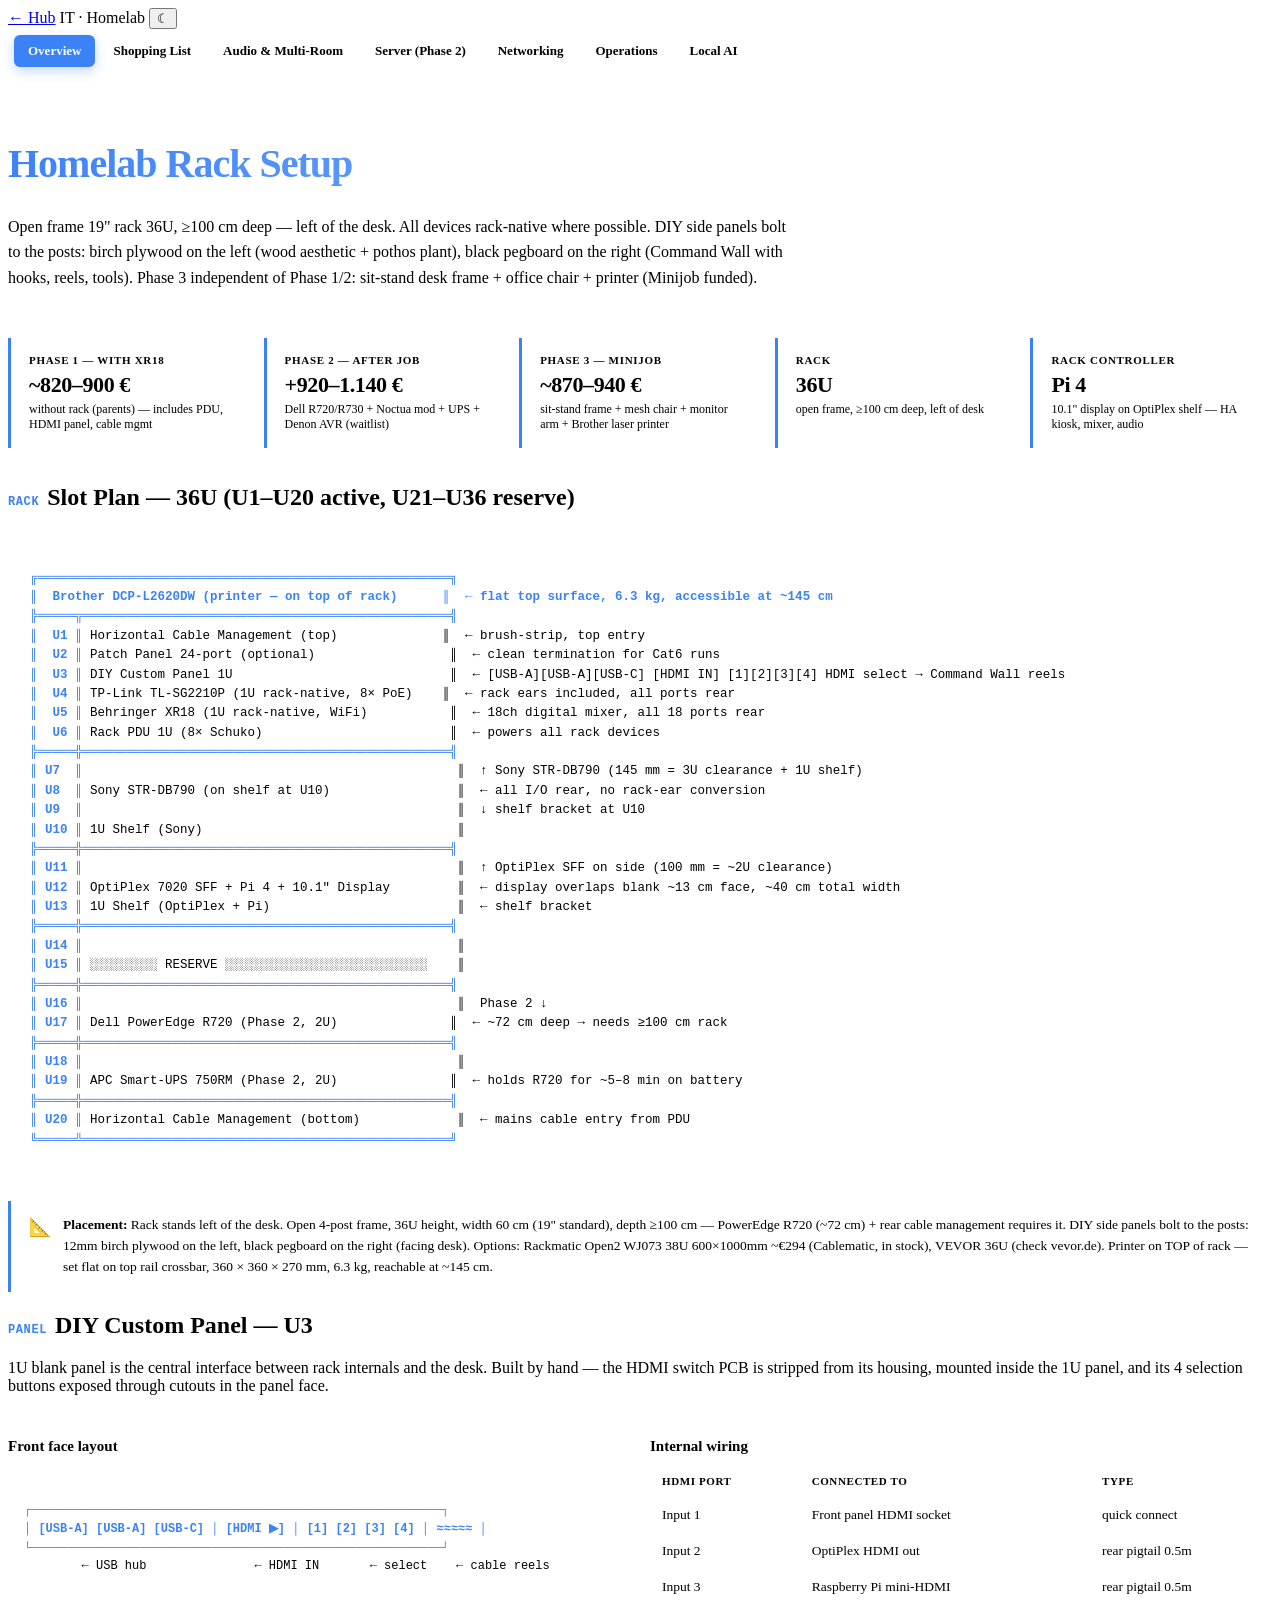
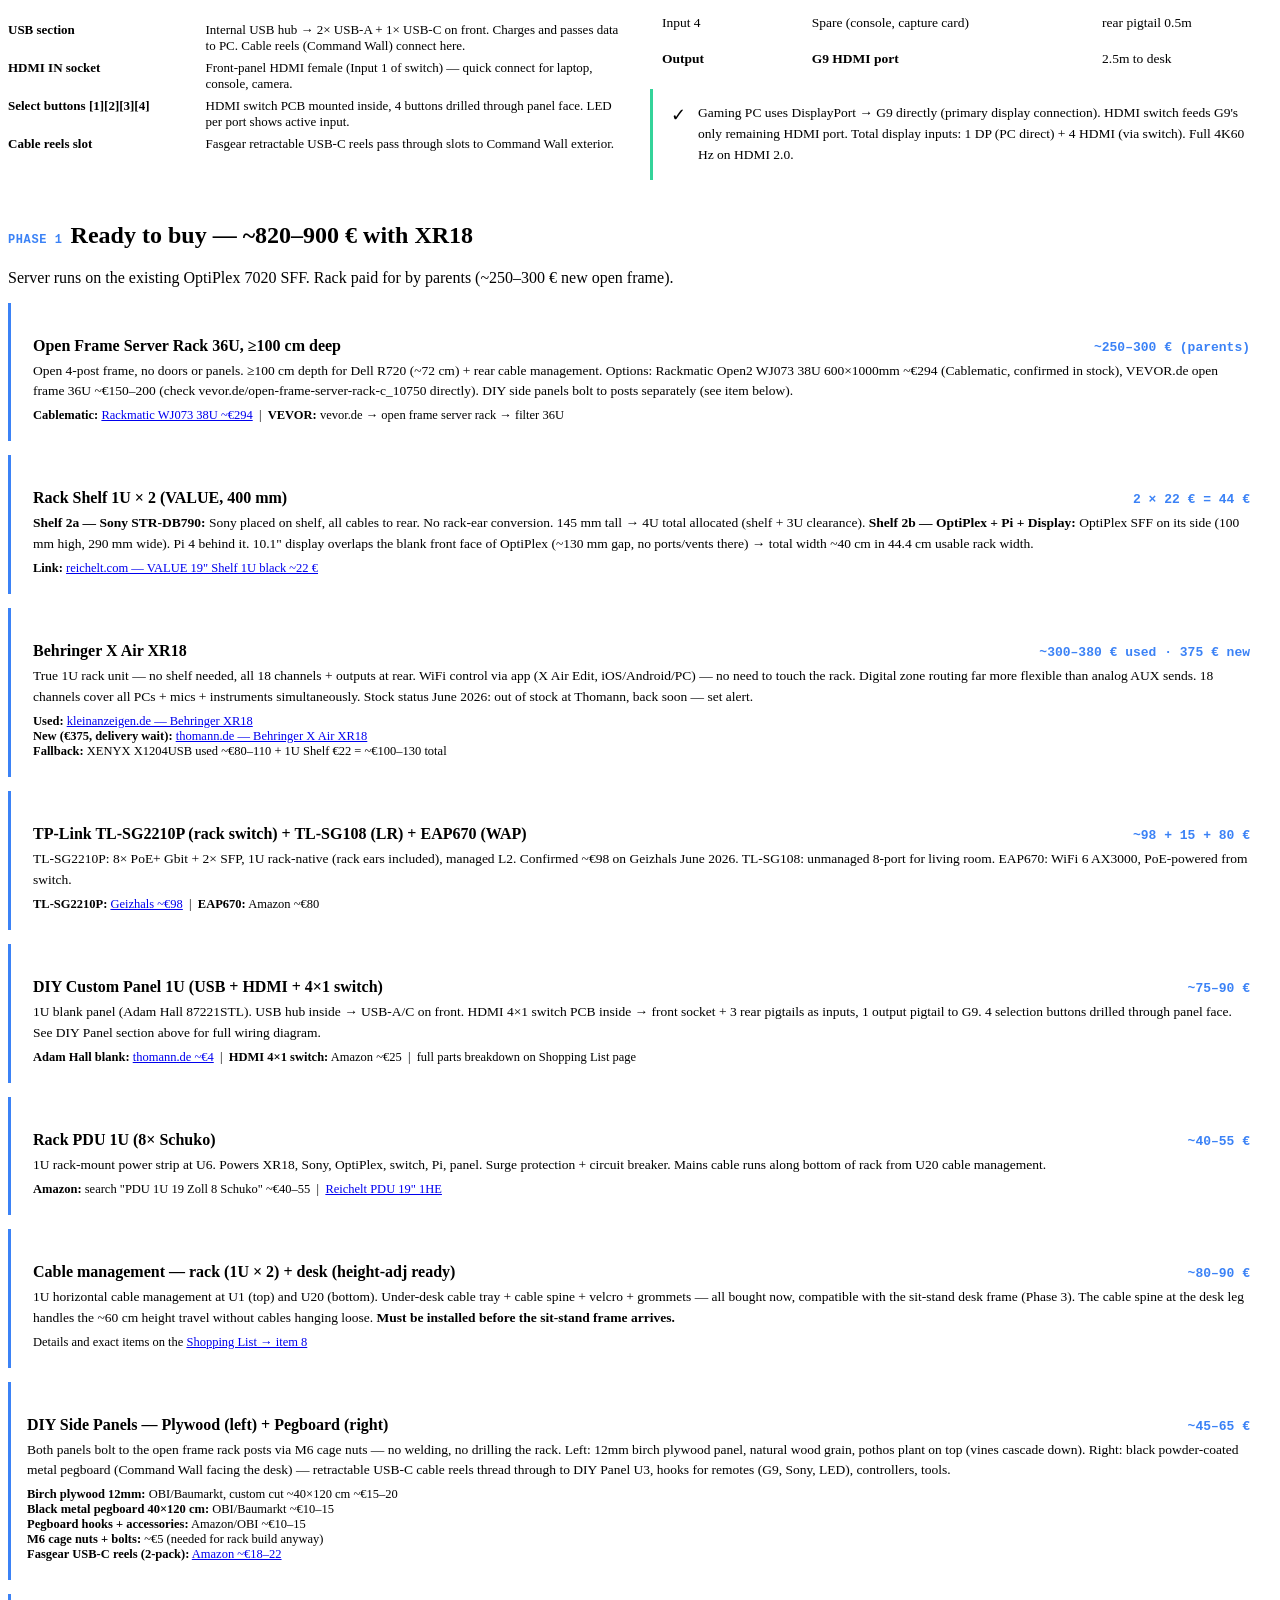
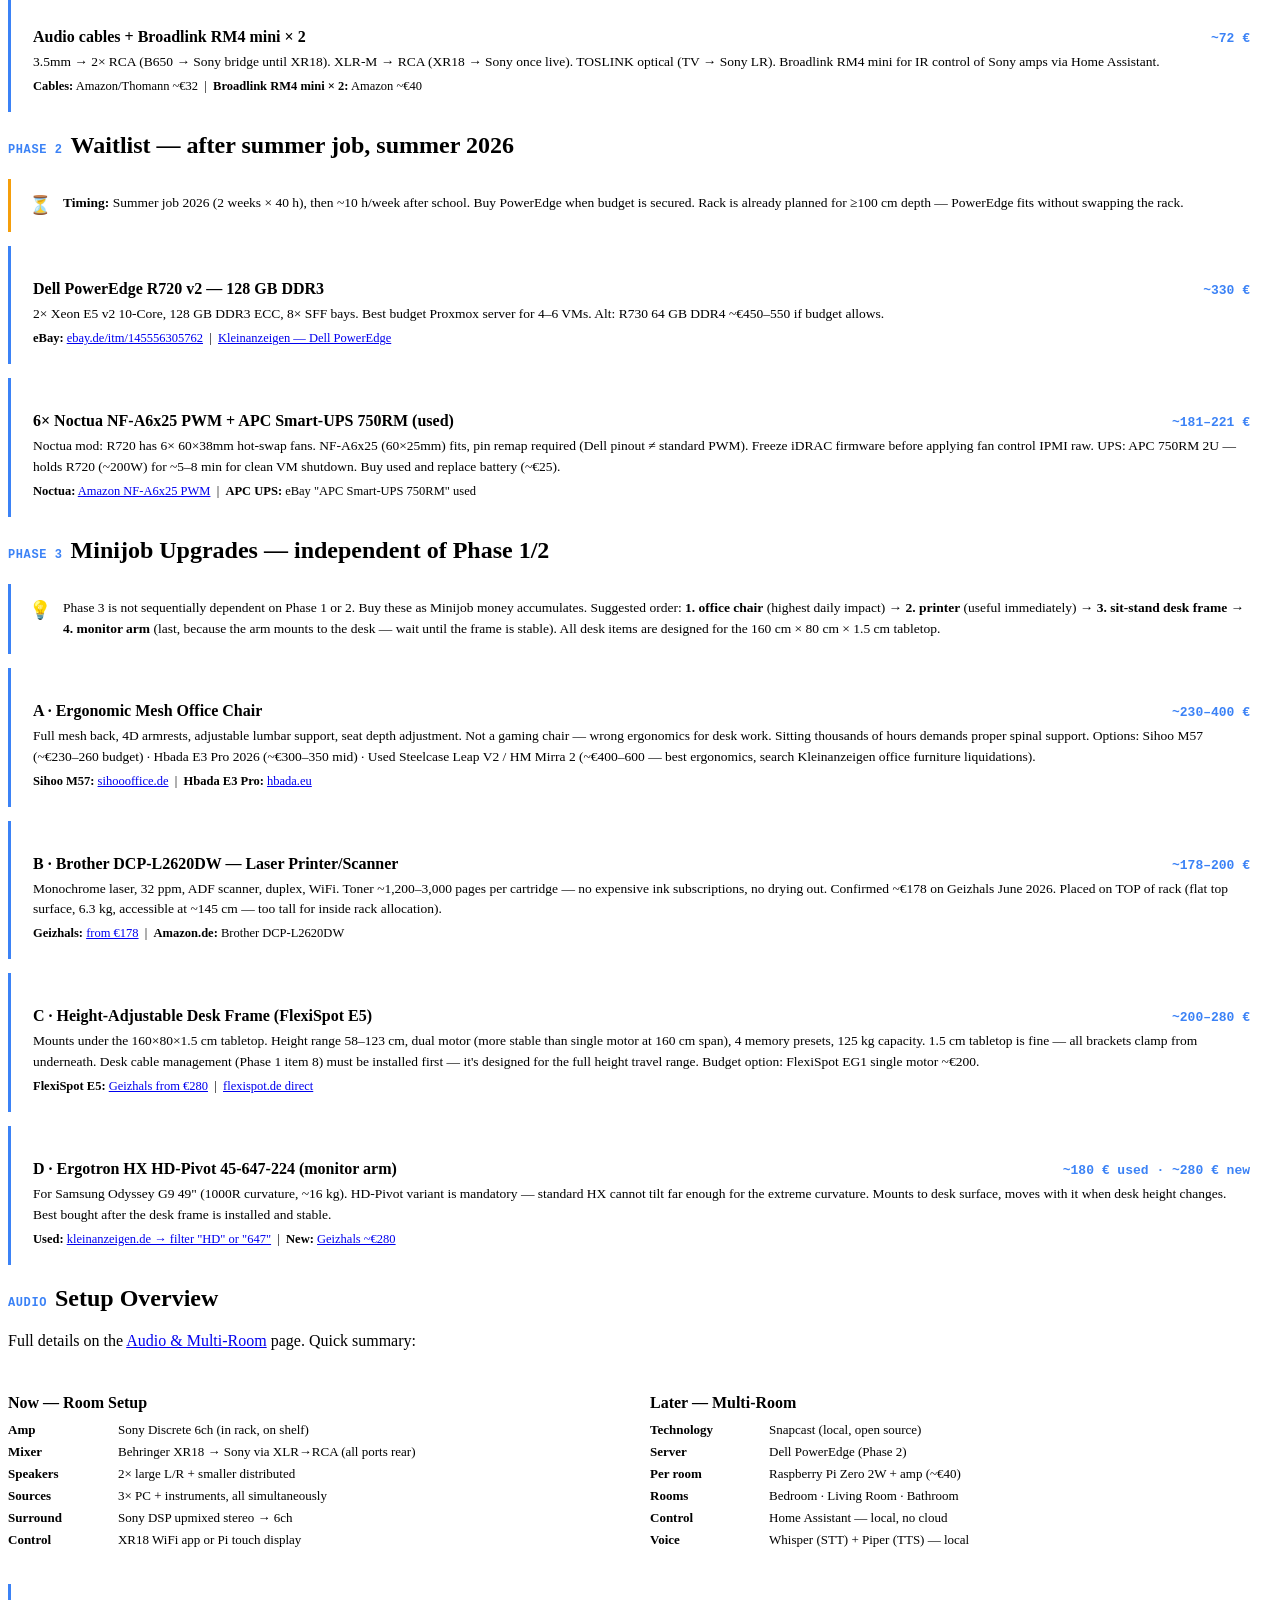
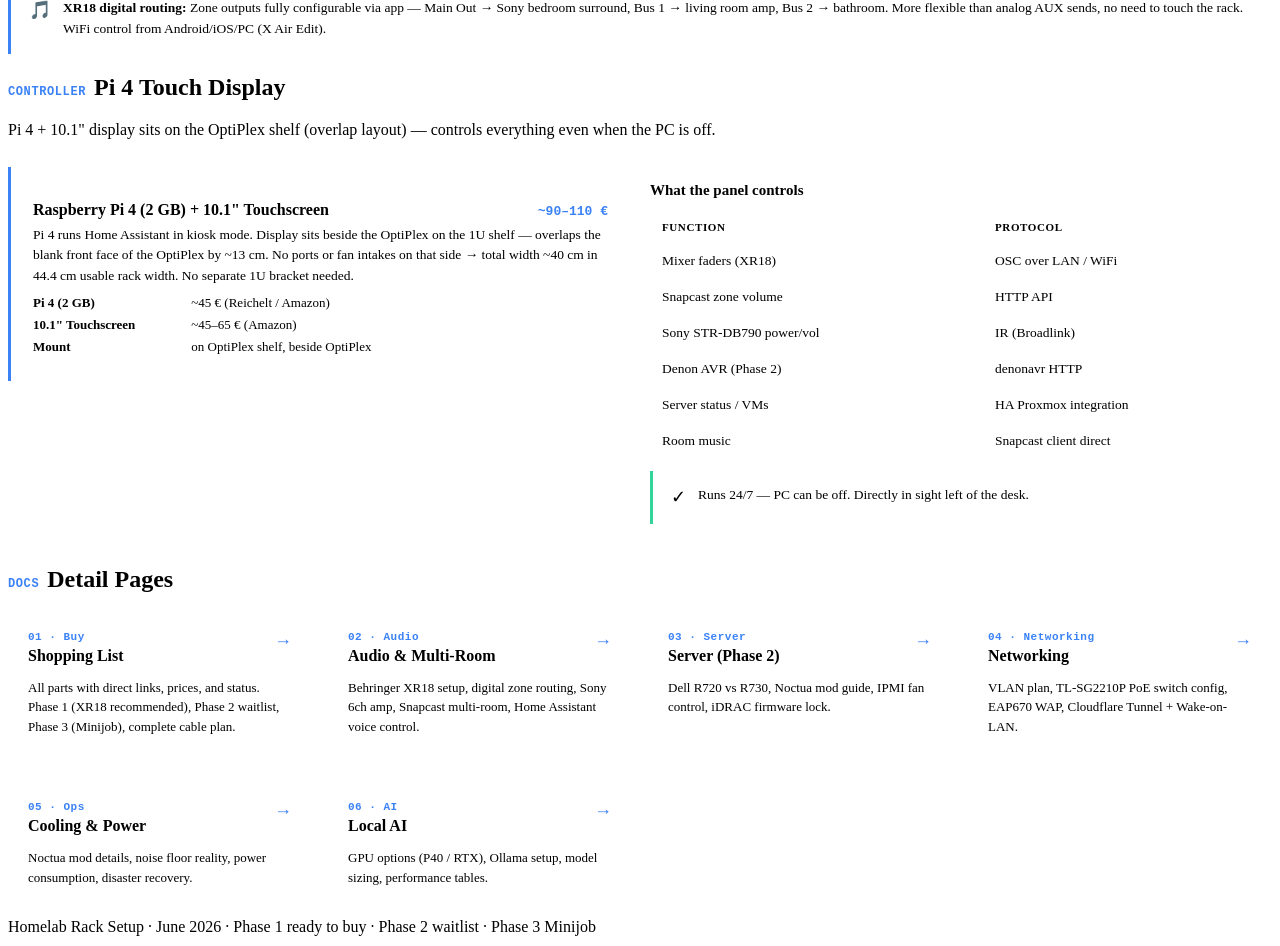
==== index.html @ 4e8f594f "Initial upload — Homelab Rack Setup project All pages: index, einkaufsliste, audio, server, networki" ====
<!DOCTYPE html>
<html lang="en">
<head>
  <meta charset="UTF-8" />
  <meta name="viewport" content="width=device-width, initial-scale=1.0" />
  <title>Homelab Rack Setup — IT Hub</title>

  <meta name="proj-title"       content="Homelab Rack Setup" />
  <meta name="proj-color"       content="#3b82f6" />
  <meta name="proj-color-rgb"   content="59,130,246" />
  <meta name="proj-description" content="Open frame 19&quot; rack 36U, ≥100 cm deep — left of the desk. Phase 1: OptiPlex + XR18 + HDMI panel + DIY side panels. Phase 2: Dell PowerEdge after summer job. Phase 3: sit-stand desk + chair + printer (Minijob)." />
  <meta name="proj-tag"         content="Homelab / Build" />

  <script>(function(){try{var t=localStorage.getItem('it-hub-theme');if(t==='light')document.documentElement.classList.add('theme-light');}catch{}})();</script>
  <link rel="stylesheet" href="../../style.css" />
  <link rel="stylesheet" href="page.css" />
  <style>:root{--accent:#3b82f6;--accent-rgb:59,130,246;}</style>
</head>
<body>
<div class="container">

  <nav class="topbar">
    <a class="back" href="../../index.html">← Hub</a>
    <span class="brand">IT · Homelab</span>
    <button class="theme-toggle" type="button">☾</button>
  </nav>

  <nav class="subnav">
    <a href="index.html" class="active">Overview</a>
    <a href="einkaufsliste.html">Shopping List</a>
    <a href="audio.html">Audio &amp; Multi-Room</a>
    <a href="server.html">Server (Phase 2)</a>
    <a href="networking.html">Networking</a>
    <a href="operations.html">Operations</a>
    <a href="ai.html">Local AI</a>
  </nav>

  <header class="hero">
    <h1>Homelab Rack Setup</h1>
    <p class="lead">Open frame 19" rack 36U, ≥100 cm deep — left of the desk. All devices rack-native where possible. DIY side panels bolt to the posts: birch plywood on the left (wood aesthetic + pothos plant), black pegboard on the right (Command Wall with hooks, reels, tools). Phase 3 independent of Phase 1/2: sit-stand desk frame + office chair + printer (Minijob funded).</p>
  </header>

  <section class="stats-banner stagger">
    <div class="stat">
      <div class="lbl">Phase 1 — with XR18</div>
      <div class="val">~820–900 €</div>
      <div class="sub">without rack (parents) — includes PDU, HDMI panel, cable mgmt</div>
    </div>
    <div class="stat">
      <div class="lbl">Phase 2 — after job</div>
      <div class="val">+920–1.140 €</div>
      <div class="sub">Dell R720/R730 + Noctua mod + UPS + Denon AVR (waitlist)</div>
    </div>
    <div class="stat">
      <div class="lbl">Phase 3 — Minijob</div>
      <div class="val">~870–940 €</div>
      <div class="sub">sit-stand frame + mesh chair + monitor arm + Brother laser printer</div>
    </div>
    <div class="stat">
      <div class="lbl">Rack</div>
      <div class="val">36U</div>
      <div class="sub">open frame, ≥100 cm deep, left of desk</div>
    </div>
    <div class="stat">
      <div class="lbl">Rack Controller</div>
      <div class="val">Pi 4</div>
      <div class="sub">10.1" display on OptiPlex shelf — HA kiosk, mixer, audio</div>
    </div>
  </section>

  <!-- ===== RACK LAYOUT ===== -->
  <section class="section">
    <h2><span class="num">RACK</span>Slot Plan — 36U (U1–U20 active, U21–U36 reserve)</h2>
    <div class="diagram">
<span class="hi">╔═══════════════════════════════════════════════════════╗</span>
<span class="hi">║  Brother DCP-L2620DW (printer — on top of rack)      ║  ← flat top surface, 6.3 kg, accessible at ~145 cm</span>
<span class="hi">╠═════╦═════════════════════════════════════════════════╣</span>
<span class="hi">║  U1 ║</span> Horizontal Cable Management (top)              ║  ← brush-strip, top entry
<span class="hi">║  U2 ║</span> Patch Panel 24-port (optional)                  ║  ← clean termination for Cat6 runs
<span class="hi">║  U3 ║</span> DIY Custom Panel 1U                             ║  ← [USB-A][USB-A][USB-C] [HDMI IN] [1][2][3][4] HDMI select → Command Wall reels
<span class="hi">║  U4 ║</span> TP-Link TL-SG2210P (1U rack-native, 8× PoE)    ║  ← rack ears included, all ports rear
<span class="hi">║  U5 ║</span> Behringer XR18 (1U rack-native, WiFi)           ║  ← 18ch digital mixer, all 18 ports rear
<span class="hi">║  U6 ║</span> Rack PDU 1U (8× Schuko)                         ║  ← powers all rack devices
<span class="hi">╠═════╬═════════════════════════════════════════════════╣</span>
<span class="hi">║ U7  ║</span>                                                  ║  ↑ Sony STR-DB790 (145 mm = 3U clearance + 1U shelf)
<span class="hi">║ U8  ║</span> Sony STR-DB790 (on shelf at U10)                 ║  ← all I/O rear, no rack-ear conversion
<span class="hi">║ U9  ║</span>                                                  ║  ↓ shelf bracket at U10
<span class="hi">║ U10 ║</span> 1U Shelf (Sony)                                  ║
<span class="hi">╠═════╬═════════════════════════════════════════════════╣</span>
<span class="hi">║ U11 ║</span>                                                  ║  ↑ OptiPlex SFF on side (100 mm = ~2U clearance)
<span class="hi">║ U12 ║</span> OptiPlex 7020 SFF + Pi 4 + 10.1" Display         ║  ← display overlaps blank ~13 cm face, ~40 cm total width
<span class="hi">║ U13 ║</span> 1U Shelf (OptiPlex + Pi)                         ║  ← shelf bracket
<span class="hi">╠═════╬═════════════════════════════════════════════════╣</span>
<span class="hi">║ U14 ║</span>                                                  ║
<span class="hi">║ U15 ║</span> ░░░░░░░░░ RESERVE ░░░░░░░░░░░░░░░░░░░░░░░░░░░    ║
<span class="hi">╠═════╬═════════════════════════════════════════════════╣</span>
<span class="hi">║ U16 ║</span>                                                  ║  Phase 2 ↓
<span class="hi">║ U17 ║</span> Dell PowerEdge R720 (Phase 2, 2U)               ║  ← ~72 cm deep → needs ≥100 cm rack
<span class="hi">╠═════╬═════════════════════════════════════════════════╣</span>
<span class="hi">║ U18 ║</span>                                                  ║
<span class="hi">║ U19 ║</span> APC Smart-UPS 750RM (Phase 2, 2U)               ║  ← holds R720 for ~5–8 min on battery
<span class="hi">╠═════╬═════════════════════════════════════════════════╣</span>
<span class="hi">║ U20 ║</span> Horizontal Cable Management (bottom)             ║  ← mains cable entry from PDU
<span class="hi">╚═════╩═════════════════════════════════════════════════╝</span>
    </div>
    <div class="callout info">
      <div class="icon">📐</div>
      <div class="body"><strong>Placement:</strong> Rack stands left of the desk. Open 4-post frame, 36U height, width 60 cm (19" standard), depth ≥100 cm — PowerEdge R720 (~72 cm) + rear cable management requires it. DIY side panels bolt to the posts: 12mm birch plywood on the left, black pegboard on the right (facing desk). Options: Rackmatic Open2 WJ073 38U 600×1000mm ~€294 (Cablematic, in stock), VEVOR 36U (check vevor.de). Printer on TOP of rack — set flat on top rail crossbar, 360 × 360 × 270 mm, 6.3 kg, reachable at ~145 cm.</div>
    </div>
  </section>

  <!-- ===== DIY PANEL ===== -->
  <section class="section">
    <h2><span class="num">PANEL</span>DIY Custom Panel — U3</h2>
    <p style="color:var(--text-muted); margin-bottom:16px;">1U blank panel is the central interface between rack internals and the desk. Built by hand — the HDMI switch PCB is stripped from its housing, mounted inside the 1U panel, and its 4 selection buttons exposed through cutouts in the panel face.</p>

    <div class="twocol">
      <div>
        <h3 style="font-size:15px;font-weight:700;margin-bottom:10px;">Front face layout</h3>
        <div class="diagram" style="font-size:12px; padding:14px 16px;">
<span class="hi">┌─────────────────────────────────────────────────────────┐</span>
<span class="hi">│ [USB-A] [USB-A] [USB-C] │ [HDMI ▶] │ [1] [2] [3] [4] │ ≈≈≈≈≈ │</span>
<span class="hi">└─────────────────────────────────────────────────────────┘</span>
        ← USB hub               ← HDMI IN       ← select    ← cable reels
        </div>
        <dl class="kv" style="margin-top:12px; font-size:13px;">
          <dt>USB section</dt><dd>Internal USB hub → 2× USB-A + 1× USB-C on front. Charges and passes data to PC. Cable reels (Command Wall) connect here.</dd>
          <dt>HDMI IN socket</dt><dd>Front-panel HDMI female (Input 1 of switch) — quick connect for laptop, console, camera.</dd>
          <dt>Select buttons [1][2][3][4]</dt><dd>HDMI switch PCB mounted inside, 4 buttons drilled through panel face. LED per port shows active input.</dd>
          <dt>Cable reels slot</dt><dd>Fasgear retractable USB-C reels pass through slots to Command Wall exterior.</dd>
        </dl>
      </div>
      <div>
        <h3 style="font-size:15px;font-weight:700;margin-bottom:10px;">Internal wiring</h3>
        <table class="tbl" style="font-size:12px;">
          <thead><tr><th>HDMI Port</th><th>Connected to</th><th>Type</th></tr></thead>
          <tbody>
            <tr><td>Input 1</td><td>Front panel HDMI socket</td><td>quick connect</td></tr>
            <tr><td>Input 2</td><td>OptiPlex HDMI out</td><td>rear pigtail 0.5m</td></tr>
            <tr><td>Input 3</td><td>Raspberry Pi mini-HDMI</td><td>rear pigtail 0.5m</td></tr>
            <tr><td>Input 4</td><td>Spare (console, capture card)</td><td>rear pigtail 0.5m</td></tr>
            <tr><td><strong>Output</strong></td><td><strong>G9 HDMI port</strong></td><td>2.5m to desk</td></tr>
          </tbody>
        </table>
        <div class="callout ok" style="margin-top:12px;">
          <div class="icon">✓</div>
          <div class="body">Gaming PC uses DisplayPort → G9 directly (primary display connection). HDMI switch feeds G9's only remaining HDMI port. Total display inputs: 1 DP (PC direct) + 4 HDMI (via switch). Full 4K60 Hz on HDMI 2.0.</div>
        </div>
      </div>
    </div>
  </section>

  <!-- ===== PHASE 1 ===== -->
  <section class="section">
    <h2><span class="num">PHASE 1</span>Ready to buy — ~820–900 € with XR18</h2>
    <p style="color:var(--text-muted); margin-bottom: 16px;">Server runs on the existing OptiPlex 7020 SFF. Rack paid for by parents (~250–300 € new open frame).</p>

    <div class="comp">
      <h3>Open Frame Server Rack 36U, ≥100 cm deep <span class="price-tag">~250–300 € (parents)</span></h3>
      <div class="why">Open 4-post frame, no doors or panels. ≥100 cm depth for Dell R720 (~72 cm) + rear cable management. Options: Rackmatic Open2 WJ073 38U 600×1000mm ~€294 (Cablematic, confirmed in stock), VEVOR.de open frame 36U ~€150–200 (check vevor.de/open-frame-server-rack-c_10750 directly). DIY side panels bolt to posts separately (see item below).</div>
      <div class="alt"><strong>Cablematic:</strong> <a href="https://cablematic.com/es/producto/armario-rack-abierto-de-4-postes-mobil-1000-mm-38u-600x1000-open2-mobiRack-WJ073/" target="_blank">Rackmatic WJ073 38U ~€294</a> &nbsp;|&nbsp; <strong>VEVOR:</strong> vevor.de → open frame server rack → filter 36U</div>
    </div>

    <div class="comp">
      <h3>Rack Shelf 1U × 2 (VALUE, 400 mm) <span class="price-tag">2 × 22 € = 44 €</span></h3>
      <div class="why"><strong>Shelf 2a — Sony STR-DB790:</strong> Sony placed on shelf, all cables to rear. No rack-ear conversion. 145 mm tall → 4U total allocated (shelf + 3U clearance). <strong>Shelf 2b — OptiPlex + Pi + Display:</strong> OptiPlex SFF on its side (100 mm high, 290 mm wide). Pi 4 behind it. 10.1" display overlaps the blank front face of OptiPlex (~130 mm gap, no ports/vents there) → total width ~40 cm in 44.4 cm usable rack width.</div>
      <div class="alt"><strong>Link:</strong> <a href="https://www.reichelt.com/de/en/shop/product/19_shelf_1u_black-357869" target="_blank">reichelt.com — VALUE 19" Shelf 1U black ~22 €</a></div>
    </div>

    <div class="comp">
      <h3>Behringer X Air XR18 <span class="price-tag">~300–380 € used · 375 € new</span></h3>
      <div class="why">True 1U rack unit — no shelf needed, all 18 channels + outputs at rear. WiFi control via app (X Air Edit, iOS/Android/PC) — no need to touch the rack. Digital zone routing far more flexible than analog AUX sends. 18 channels cover all PCs + mics + instruments simultaneously. Stock status June 2026: out of stock at Thomann, back soon — set alert.</div>
      <div class="alt">
        <strong>Used:</strong> <a href="https://www.kleinanzeigen.de/s-behringer-x-air-xr18/k0" target="_blank">kleinanzeigen.de — Behringer XR18</a><br>
        <strong>New (€375, delivery wait):</strong> <a href="https://www.thomann.de/de/behringer_x_air_xr18.htm" target="_blank">thomann.de — Behringer X Air XR18</a><br>
        <strong>Fallback:</strong> XENYX X1204USB used ~€80–110 + 1U Shelf €22 = ~€100–130 total
      </div>
    </div>

    <div class="comp">
      <h3>TP-Link TL-SG2210P (rack switch) + TL-SG108 (LR) + EAP670 (WAP) <span class="price-tag">~98 + 15 + 80 €</span></h3>
      <div class="why">TL-SG2210P: 8× PoE+ Gbit + 2× SFP, 1U rack-native (rack ears included), managed L2. Confirmed ~€98 on Geizhals June 2026. TL-SG108: unmanaged 8-port for living room. EAP670: WiFi 6 AX3000, PoE-powered from switch.</div>
      <div class="alt"><strong>TL-SG2210P:</strong> <a href="https://geizhals.de/tp-link-tl-sg2210p-a1156121.html" target="_blank">Geizhals ~€98</a> &nbsp;|&nbsp; <strong>EAP670:</strong> Amazon ~€80</div>
    </div>

    <div class="comp">
      <h3>DIY Custom Panel 1U (USB + HDMI + 4×1 switch) <span class="price-tag">~75–90 €</span></h3>
      <div class="why">1U blank panel (Adam Hall 87221STL). USB hub inside → USB-A/C on front. HDMI 4×1 switch PCB inside → front socket + 3 rear pigtails as inputs, 1 output pigtail to G9. 4 selection buttons drilled through panel face. See DIY Panel section above for full wiring diagram.</div>
      <div class="alt"><strong>Adam Hall blank:</strong> <a href="https://www.thomann.de/de/adam_hall_87221stl_urackblende_1_he.htm" target="_blank">thomann.de ~€4</a> &nbsp;|&nbsp; <strong>HDMI 4×1 switch:</strong> Amazon ~€25 &nbsp;|&nbsp; full parts breakdown on Shopping List page</div>
    </div>

    <div class="comp">
      <h3>Rack PDU 1U (8× Schuko) <span class="price-tag">~40–55 €</span></h3>
      <div class="why">1U rack-mount power strip at U6. Powers XR18, Sony, OptiPlex, switch, Pi, panel. Surge protection + circuit breaker. Mains cable runs along bottom of rack from U20 cable management.</div>
      <div class="alt"><strong>Amazon:</strong> search "PDU 1U 19 Zoll 8 Schuko" ~€40–55 &nbsp;|&nbsp; <a href="https://www.reichelt.de/de/de/shop/search/?SEARCH=PDU+1U+19" target="_blank">Reichelt PDU 19" 1HE</a></div>
    </div>

    <div class="comp">
      <h3>Cable management — rack (1U × 2) + desk (height-adj ready) <span class="price-tag">~80–90 €</span></h3>
      <div class="why">1U horizontal cable management at U1 (top) and U20 (bottom). Under-desk cable tray + cable spine + velcro + grommets — all bought now, compatible with the sit-stand desk frame (Phase 3). The cable spine at the desk leg handles the ~60 cm height travel without cables hanging loose. <strong>Must be installed before the sit-stand frame arrives.</strong></div>
      <div class="alt">Details and exact items on the <a href="einkaufsliste.html">Shopping List → item 8</a></div>
    </div>

    <div class="comp" style="border-left: 3px solid var(--accent); padding-left: 16px;">
      <h3>DIY Side Panels — Plywood (left) + Pegboard (right) <span class="price-tag">~45–65 €</span></h3>
      <div class="why">Both panels bolt to the open frame rack posts via M6 cage nuts — no welding, no drilling the rack. Left: 12mm birch plywood panel, natural wood grain, pothos plant on top (vines cascade down). Right: black powder-coated metal pegboard (Command Wall facing the desk) — retractable USB-C cable reels thread through to DIY Panel U3, hooks for remotes (G9, Sony, LED), controllers, tools.</div>
      <div class="alt">
        <strong>Birch plywood 12mm:</strong> OBI/Baumarkt, custom cut ~40×120 cm ~€15–20<br>
        <strong>Black metal pegboard 40×120 cm:</strong> OBI/Baumarkt ~€10–15<br>
        <strong>Pegboard hooks + accessories:</strong> Amazon/OBI ~€10–15<br>
        <strong>M6 cage nuts + bolts:</strong> ~€5 (needed for rack build anyway)<br>
        <strong>Fasgear USB-C reels (2-pack):</strong> <a href="https://www.amazon.de/Fasgear-Einziehbares-USB-C-Kabel/dp/B0DXDYZQSM" target="_blank">Amazon ~€18–22</a>
      </div>
    </div>

    <div class="comp">
      <h3>Audio cables + Broadlink RM4 mini × 2 <span class="price-tag">~72 €</span></h3>
      <div class="why">3.5mm → 2× RCA (B650 → Sony bridge until XR18). XLR-M → RCA (XR18 → Sony once live). TOSLINK optical (TV → Sony LR). Broadlink RM4 mini for IR control of Sony amps via Home Assistant.</div>
      <div class="alt"><strong>Cables:</strong> Amazon/Thomann ~€32 &nbsp;|&nbsp; <strong>Broadlink RM4 mini × 2:</strong> Amazon ~€40</div>
    </div>
  </section>

  <!-- ===== PHASE 2 ===== -->
  <section class="section">
    <h2><span class="num">PHASE 2</span>Waitlist — after summer job, summer 2026</h2>
    <div class="callout warn">
      <div class="icon">⏳</div>
      <div class="body"><strong>Timing:</strong> Summer job 2026 (2 weeks × 40 h), then ~10 h/week after school. Buy PowerEdge when budget is secured. Rack is already planned for ≥100 cm depth — PowerEdge fits without swapping the rack.</div>
    </div>

    <div class="comp">
      <h3>Dell PowerEdge R720 v2 — 128 GB DDR3 <span class="price-tag">~330 €</span></h3>
      <div class="why">2× Xeon E5 v2 10-Core, 128 GB DDR3 ECC, 8× SFF bays. Best budget Proxmox server for 4–6 VMs. Alt: R730 64 GB DDR4 ~€450–550 if budget allows.</div>
      <div class="alt"><strong>eBay:</strong> <a href="https://www.ebay.de/itm/145556305762" target="_blank">ebay.de/itm/145556305762</a> &nbsp;|&nbsp; <a href="https://www.kleinanzeigen.de/s-pcs/dell-poweredge/k0c228" target="_blank">Kleinanzeigen — Dell PowerEdge</a></div>
    </div>

    <div class="comp">
      <h3>6× Noctua NF-A6x25 PWM + APC Smart-UPS 750RM (used) <span class="price-tag">~181–221 €</span></h3>
      <div class="why">Noctua mod: R720 has 6× 60×38mm hot-swap fans. NF-A6x25 (60×25mm) fits, pin remap required (Dell pinout ≠ standard PWM). Freeze iDRAC firmware before applying fan control IPMI raw. UPS: APC 750RM 2U — holds R720 (~200W) for ~5–8 min for clean VM shutdown. Buy used and replace battery (~€25).</div>
      <div class="alt"><strong>Noctua:</strong> <a href="https://www.amazon.de/dp/B00VXTANZ4" target="_blank">Amazon NF-A6x25 PWM</a> &nbsp;|&nbsp; <strong>APC UPS:</strong> eBay "APC Smart-UPS 750RM" used</div>
    </div>
  </section>

  <!-- ===== PHASE 3 ===== -->
  <section class="section">
    <h2><span class="num">PHASE 3</span>Minijob Upgrades — independent of Phase 1/2</h2>
    <div class="callout info">
      <div class="icon">💡</div>
      <div class="body">Phase 3 is not sequentially dependent on Phase 1 or 2. Buy these as Minijob money accumulates. Suggested order: <strong>1. office chair</strong> (highest daily impact) → <strong>2. printer</strong> (useful immediately) → <strong>3. sit-stand desk frame</strong> → <strong>4. monitor arm</strong> (last, because the arm mounts to the desk — wait until the frame is stable). All desk items are designed for the 160 cm × 80 cm × 1.5 cm tabletop.</div>
    </div>

    <div class="comp">
      <h3>A · Ergonomic Mesh Office Chair <span class="price-tag">~230–400 €</span></h3>
      <div class="why">Full mesh back, 4D armrests, adjustable lumbar support, seat depth adjustment. Not a gaming chair — wrong ergonomics for desk work. Sitting thousands of hours demands proper spinal support. Options: Sihoo M57 (~€230–260 budget) · Hbada E3 Pro 2026 (~€300–350 mid) · Used Steelcase Leap V2 / HM Mirra 2 (~€400–600 — best ergonomics, search Kleinanzeigen office furniture liquidations).</div>
      <div class="alt"><strong>Sihoo M57:</strong> <a href="https://de.sihoooffice.com/products/m57-ergonomischer-stuhl" target="_blank">sihoooffice.de</a> &nbsp;|&nbsp; <strong>Hbada E3 Pro:</strong> <a href="https://www.hbada.eu/products/e3-pro-ergonomic-office-chair" target="_blank">hbada.eu</a></div>
    </div>

    <div class="comp">
      <h3>B · Brother DCP-L2620DW — Laser Printer/Scanner <span class="price-tag">~178–200 €</span></h3>
      <div class="why">Monochrome laser, 32 ppm, ADF scanner, duplex, WiFi. Toner ~1,200–3,000 pages per cartridge — no expensive ink subscriptions, no drying out. Confirmed ~€178 on Geizhals June 2026. Placed on TOP of rack (flat top surface, 6.3 kg, accessible at ~145 cm — too tall for inside rack allocation).</div>
      <div class="alt"><strong>Geizhals:</strong> <a href="https://geizhals.de/brother-dcp-l2620dw-dcpl2620dwre1-a3047102.html" target="_blank">from €178</a> &nbsp;|&nbsp; <strong>Amazon.de:</strong> Brother DCP-L2620DW</div>
    </div>

    <div class="comp">
      <h3>C · Height-Adjustable Desk Frame (FlexiSpot E5) <span class="price-tag">~200–280 €</span></h3>
      <div class="why">Mounts under the 160×80×1.5 cm tabletop. Height range 58–123 cm, dual motor (more stable than single motor at 160 cm span), 4 memory presets, 125 kg capacity. 1.5 cm tabletop is fine — all brackets clamp from underneath. Desk cable management (Phase 1 item 8) must be installed first — it's designed for the full height travel range. Budget option: FlexiSpot EG1 single motor ~€200.</div>
      <div class="alt"><strong>FlexiSpot E5:</strong> <a href="https://geizhals.de/flexispot-e5-sitz-steh-schreibtischgestell-a2608969.html" target="_blank">Geizhals from €280</a> &nbsp;|&nbsp; <a href="https://www.flexispot.de/elektrisch-hohenverstellbares-tischgestell-e5.html" target="_blank">flexispot.de direct</a></div>
    </div>

    <div class="comp">
      <h3>D · Ergotron HX HD-Pivot 45-647-224 (monitor arm) <span class="price-tag">~180 € used · ~280 € new</span></h3>
      <div class="why">For Samsung Odyssey G9 49" (1000R curvature, ~16 kg). HD-Pivot variant is mandatory — standard HX cannot tilt far enough for the extreme curvature. Mounts to desk surface, moves with it when desk height changes. Best bought after the desk frame is installed and stable.</div>
      <div class="alt"><strong>Used:</strong> <a href="https://www.kleinanzeigen.de/s-ergotron-hx/k0" target="_blank">kleinanzeigen.de → filter "HD" or "647"</a> &nbsp;|&nbsp; <strong>New:</strong> <a href="https://geizhals.de/ergotron-hx-monitor-arm-mit-hd-gelenk-schwarz-45-647-224-a2546146.html" target="_blank">Geizhals ~€280</a></div>
    </div>
  </section>

  <!-- ===== AUDIO SUMMARY ===== -->
  <section class="section">
    <h2><span class="num">AUDIO</span>Setup Overview</h2>
    <p style="color:var(--text-muted); margin-bottom:16px;">Full details on the <a href="audio.html">Audio &amp; Multi-Room</a> page. Quick summary:</p>

    <div class="twocol">
      <div>
        <h3 style="margin-bottom:10px; font-size:16px; font-weight:700;">Now — Room Setup</h3>
        <div class="kv">
          <dt>Amp</dt><dd>Sony Discrete 6ch (in rack, on shelf)</dd>
          <dt>Mixer</dt><dd>Behringer XR18 → Sony via XLR→RCA (all ports rear)</dd>
          <dt>Speakers</dt><dd>2× large L/R + smaller distributed</dd>
          <dt>Sources</dt><dd>3× PC + instruments, all simultaneously</dd>
          <dt>Surround</dt><dd>Sony DSP upmixed stereo → 6ch</dd>
          <dt>Control</dt><dd>XR18 WiFi app or Pi touch display</dd>
        </div>
      </div>
      <div>
        <h3 style="margin-bottom:10px; font-size:16px; font-weight:700;">Later — Multi-Room</h3>
        <div class="kv">
          <dt>Technology</dt><dd>Snapcast (local, open source)</dd>
          <dt>Server</dt><dd>Dell PowerEdge (Phase 2)</dd>
          <dt>Per room</dt><dd>Raspberry Pi Zero 2W + amp (~€40)</dd>
          <dt>Rooms</dt><dd>Bedroom · Living Room · Bathroom</dd>
          <dt>Control</dt><dd>Home Assistant — local, no cloud</dd>
          <dt>Voice</dt><dd>Whisper (STT) + Piper (TTS) — local</dd>
        </div>
      </div>
    </div>

    <div class="callout info">
      <div class="icon">🎵</div>
      <div class="body"><strong>XR18 digital routing:</strong> Zone outputs fully configurable via app — Main Out → Sony bedroom surround, Bus 1 → living room amp, Bus 2 → bathroom. More flexible than analog AUX sends, no need to touch the rack. WiFi control from Android/iOS/PC (X Air Edit).</div>
    </div>
  </section>

  <!-- ===== CONTROLLER ===== -->
  <section class="section">
    <h2><span class="num">CONTROLLER</span>Pi 4 Touch Display</h2>
    <p style="color:var(--text-muted);margin-bottom:16px;">Pi 4 + 10.1" display sits on the OptiPlex shelf (overlap layout) — controls everything even when the PC is off.</p>

    <div class="twocol">
      <div>
        <div class="comp">
          <h3>Raspberry Pi 4 (2 GB) + 10.1" Touchscreen <span class="price-tag">~90–110 €</span></h3>
          <div class="why">Pi 4 runs Home Assistant in kiosk mode. Display sits beside the OptiPlex on the 1U shelf — overlaps the blank front face of the OptiPlex by ~13 cm. No ports or fan intakes on that side → total width ~40 cm in 44.4 cm usable rack width. No separate 1U bracket needed.</div>
          <dl class="kv" style="margin-top:8px;">
            <dt>Pi 4 (2 GB)</dt><dd>~45 € (Reichelt / Amazon)</dd>
            <dt>10.1" Touchscreen</dt><dd>~45–65 € (Amazon)</dd>
            <dt>Mount</dt><dd>on OptiPlex shelf, beside OptiPlex</dd>
          </dl>
        </div>
      </div>
      <div>
        <h3 style="font-size:15px;font-weight:700;margin-bottom:12px;">What the panel controls</h3>
        <table class="tbl">
          <thead><tr><th>Function</th><th>Protocol</th></tr></thead>
          <tbody>
            <tr><td>Mixer faders (XR18)</td><td>OSC over LAN / WiFi</td></tr>
            <tr><td>Snapcast zone volume</td><td>HTTP API</td></tr>
            <tr><td>Sony STR-DB790 power/vol</td><td>IR (Broadlink)</td></tr>
            <tr><td>Denon AVR (Phase 2)</td><td>denonavr HTTP</td></tr>
            <tr><td>Server status / VMs</td><td>HA Proxmox integration</td></tr>
            <tr><td>Room music</td><td>Snapcast client direct</td></tr>
          </tbody>
        </table>
        <div class="callout ok" style="margin-top:12px;">
          <div class="icon">✓</div>
          <div class="body">Runs 24/7 — PC can be off. Directly in sight left of the desk.</div>
        </div>
      </div>
    </div>
  </section>

  <!-- ===== NAV CARDS ===== -->
  <section class="section">
    <h2><span class="num">DOCS</span>Detail Pages</h2>
    <div class="nav-cards stagger">
      <a class="nav-card" href="einkaufsliste.html">
        <div class="num">01 · Buy</div>
        <h4>Shopping List</h4>
        <p>All parts with direct links, prices, and status. Phase 1 (XR18 recommended), Phase 2 waitlist, Phase 3 (Minijob), complete cable plan.</p>
      </a>
      <a class="nav-card" href="audio.html">
        <div class="num">02 · Audio</div>
        <h4>Audio &amp; Multi-Room</h4>
        <p>Behringer XR18 setup, digital zone routing, Sony 6ch amp, Snapcast multi-room, Home Assistant voice control.</p>
      </a>
      <a class="nav-card" href="server.html">
        <div class="num">03 · Server</div>
        <h4>Server (Phase 2)</h4>
        <p>Dell R720 vs R730, Noctua mod guide, IPMI fan control, iDRAC firmware lock.</p>
      </a>
      <a class="nav-card" href="networking.html">
        <div class="num">04 · Networking</div>
        <h4>Networking</h4>
        <p>VLAN plan, TL-SG2210P PoE switch config, EAP670 WAP, Cloudflare Tunnel + Wake-on-LAN.</p>
      </a>
      <a class="nav-card" href="operations.html">
        <div class="num">05 · Ops</div>
        <h4>Cooling &amp; Power</h4>
        <p>Noctua mod details, noise floor reality, power consumption, disaster recovery.</p>
      </a>
      <a class="nav-card" href="ai.html">
        <div class="num">06 · AI</div>
        <h4>Local AI</h4>
        <p>GPU options (P40 / RTX), Ollama setup, model sizing, performance tables.</p>
      </a>
    </div>
  </section>

  <footer class="foot">
    Homelab Rack Setup · June 2026 · Phase 1 ready to buy · Phase 2 waitlist · Phase 3 Minijob
  </footer>

</div>
<script src="../../theme.js"></script>
</body>
</html>
---- page.css ----
/* ============================================================
   Homelab project — shared styles across all sub-pages.
   The accent (#3b82f6 / 59,130,246) is set in each page's <style>
   inline, so this file stays accent-agnostic and reads from vars.
============================================================ */

/* ===== SUBNAV ===== */
.subnav {
  display: flex;
  gap: 4px;
  flex-wrap: wrap;
  padding: 6px;
  background: var(--surface);
  border: 1px solid var(--border);
  border-radius: var(--radius);
  margin-bottom: 28px;
  animation: fadeUp 0.5s var(--t-slow);
}
.subnav a {
  padding: 8px 14px;
  border-radius: 6px;
  font-size: 13px;
  font-weight: 600;
  color: var(--text-muted);
  text-decoration: none;
  transition: all var(--t-fast);
  white-space: nowrap;
}
.subnav a:hover { color: var(--text); background: var(--surface-2); filter: none; }
.subnav a.active {
  color: #fff;
  background: var(--accent);
  box-shadow: 0 4px 12px rgba(var(--accent-rgb), 0.3);
}

/* ===== HERO ===== */
.hero {
  padding: 12px 0 4px;
  animation: fadeUp 0.5s var(--t-slow);
}
.hero h1 {
  font-size: 40px;
  font-weight: 800;
  letter-spacing: -1px;
  background: linear-gradient(135deg, var(--accent), color-mix(in oklab, var(--accent) 50%, #ffffff));
  -webkit-background-clip: text;
  -webkit-text-fill-color: transparent;
  background-clip: text;
}
.hero .lead {
  color: var(--text-muted);
  margin-top: 10px;
  font-size: 16px;
  max-width: 780px;
  line-height: 1.6;
}

/* ===== TWO-COL ===== */
.twocol {
  display: grid;
  grid-template-columns: 1fr 1fr;
  gap: 20px;
  margin: 28px 0;
}
@media (max-width: 720px) { .twocol { grid-template-columns: 1fr; } }

/* ===== STATS BANNER ===== */
.stats-banner {
  display: grid;
  grid-template-columns: repeat(auto-fit, minmax(180px, 1fr));
  gap: 14px;
  margin: 28px 0 36px;
}
.stat {
  background: var(--surface);
  border: 1px solid var(--border);
  border-left: 3px solid var(--accent);
  border-radius: var(--radius);
  padding: 16px 18px;
  transition: transform var(--t-fast), border-color var(--t-fast);
}
.stat:hover { transform: translateY(-2px); }
.stat .lbl {
  font-size: 11px; font-weight: 700;
  text-transform: uppercase; letter-spacing: 0.7px;
  color: var(--text-dim); margin-bottom: 6px;
}
.stat .val {
  font-size: 22px; font-weight: 800;
  color: var(--text); letter-spacing: -0.4px;
}
.stat .sub { font-size: 12px; color: var(--text-muted); margin-top: 4px; }

/* ===== NAV CARDS (used on index) ===== */
.nav-cards {
  display: grid;
  grid-template-columns: repeat(auto-fill, minmax(260px, 1fr));
  gap: 16px;
  margin-top: 18px;
}
.nav-card {
  display: block;
  padding: 18px 20px;
  background: var(--surface);
  border: 1px solid var(--border);
  border-radius: var(--radius);
  text-decoration: none;
  color: inherit;
  transition: all var(--t-fast);
  position: relative;
  overflow: hidden;
}
.nav-card:hover {
  transform: translateY(-3px);
  border-color: var(--accent);
  box-shadow: 0 12px 28px rgba(0,0,0,0.3);
  filter: none;
}
.nav-card .num {
  font-family: 'JetBrains Mono', Consolas, monospace;
  font-size: 11px; font-weight: 700;
  color: var(--accent); letter-spacing: 0.5px;
}
.nav-card h4 { font-size: 16px; font-weight: 700; margin: 4px 0 6px; color: var(--text); }
.nav-card p { font-size: 13px; color: var(--text-muted); line-height: 1.5; }
.nav-card::after {
  content: '→';
  position: absolute;
  top: 18px; right: 20px;
  font-size: 18px; color: var(--accent);
  transition: transform var(--t-fast);
}
.nav-card:hover::after { transform: translateX(4px); }

/* ===== TABLE ===== */
.tbl {
  width: 100%;
  border-collapse: collapse;
}
.tbl th, .tbl td {
  padding: 10px 12px;
  text-align: left;
  font-size: 13.5px;
  border-bottom: 1px solid var(--border);
  vertical-align: top;
}
.tbl th {
  font-size: 11px;
  text-transform: uppercase;
  letter-spacing: 0.6px;
  color: var(--text-dim);
  font-weight: 700;
  background: var(--surface-2);
}
.tbl td.price, .tbl td.num {
  text-align: right;
  font-family: 'JetBrains Mono', Consolas, monospace;
  white-space: nowrap;
}
.tbl td.price { color: var(--accent); }
.tbl tr:last-child td { border-bottom: none; }
.tbl tr.total td {
  padding-top: 14px;
  font-size: 14px;
  font-weight: 700;
  color: var(--text);
  border-top: 2px solid var(--border);
}
.tbl tr.total td.price { color: #34d399; }

/* ===== COMPONENT BLOCK ===== */
.comp {
  background: var(--surface);
  border: 1px solid var(--border);
  border-left: 3px solid var(--accent);
  border-radius: var(--radius);
  padding: 18px 22px;
  margin-bottom: 14px;
  transition: border-left-color var(--t-fast), transform var(--t-fast);
}
.comp:hover { transform: translateX(2px); border-left-color: color-mix(in oklab, var(--accent) 60%, #ffffff); }
.comp h3 {
  font-size: 16px;
  font-weight: 700;
  color: var(--text);
  margin-bottom: 4px;
  display: flex; align-items: baseline; gap: 12px; flex-wrap: wrap;
}
.comp h3 .price-tag {
  font-family: 'JetBrains Mono', Consolas, monospace;
  font-size: 13px;
  color: var(--accent);
  font-weight: 700;
  margin-left: auto;
}
.comp .why { font-size: 13.5px; color: var(--text-muted); line-height: 1.55; margin: 6px 0; }
.comp .alt { font-size: 12.5px; color: var(--text-dim); margin-top: 6px; }
.comp .alt strong { color: var(--text-muted); }

/* ===== KEY-VALUE LIST ===== */
.kv {
  display: grid;
  grid-template-columns: max-content 1fr;
  gap: 6px 16px;
  font-size: 13px;
  margin: 8px 0;
}
.kv dt { color: var(--text-dim); font-weight: 600; }
.kv dd { color: var(--text); }

/* ===== CALLOUTS ===== */
.callout {
  display: flex;
  gap: 12px;
  padding: 14px 18px;
  border-radius: var(--radius);
  margin: 14px 0;
  border: 1px solid var(--border);
  background: var(--surface);
}
.callout .icon { font-size: 18px; flex-shrink: 0; line-height: 1.4; }
.callout .body { flex: 1; font-size: 13.5px; line-height: 1.55; color: var(--text); }
.callout .body strong { color: var(--text); }
.callout.warn  { border-left: 3px solid #f59e0b; }
.callout.info  { border-left: 3px solid var(--accent); }
.callout.ok    { border-left: 3px solid #34d399; }
.callout.danger { border-left: 3px solid #ef4444; }

/* ===== STEP LIST ===== */
.steps { counter-reset: step; padding: 0; list-style: none; margin: 12px 0; }
.steps > li {
  position: relative;
  padding: 10px 14px 10px 50px;
  margin-bottom: 8px;
  background: var(--surface);
  border: 1px solid var(--border);
  border-radius: var(--radius);
  font-size: 13.5px;
  line-height: 1.55;
  color: var(--text);
}
.steps > li::before {
  counter-increment: step;
  content: counter(step);
  position: absolute;
  top: 10px; left: 14px;
  width: 24px; height: 24px;
  background: var(--accent);
  color: #fff;
  border-radius: 50%;
  display: flex; align-items: center; justify-content: center;
  font-size: 12px; font-weight: 700;
}

/* ===== SECTION HEADING WITH NUMBER ===== */
.section h2 .num {
  font-family: 'JetBrains Mono', Consolas, monospace;
  font-size: 12px;
  color: var(--accent);
  letter-spacing: 0.6px;
  margin-right: 8px;
  font-weight: 700;
}

/* ===== TIER GRID (3 price tiers) ===== */
.tier-grid {
  display: grid;
  grid-template-columns: repeat(3, 1fr);
  gap: 16px;
  margin: 24px 0;
}
@media (max-width: 900px) { .tier-grid { grid-template-columns: 1fr; } }

.tier-card {
  position: relative;
  background: var(--surface);
  border: 1px solid var(--border);
  border-radius: var(--radius-lg);
  padding: 24px 22px;
  display: flex;
  flex-direction: column;
  gap: 8px;
  transition: transform var(--t-fast), border-color var(--t-fast), box-shadow var(--t-fast);
  animation: fadeUp 0.5s var(--t-slow) both;
}
.tier-card:hover { transform: translateY(-3px); border-color: var(--tier-color, var(--accent)); }

.tier-card.recommended {
  border-color: var(--tier-color, var(--accent));
  box-shadow: 0 0 0 1px var(--tier-color, var(--accent)),
              0 12px 32px rgba(var(--tier-rgb, var(--accent-rgb)), 0.18);
}
.tier-card.recommended::before {
  content: '★ Best P/L';
  position: absolute;
  top: -10px;
  right: 18px;
  background: var(--tier-color, var(--accent));
  color: #fff;
  font-size: 10.5px;
  font-weight: 800;
  padding: 4px 10px;
  border-radius: 999px;
  letter-spacing: 0.4px;
}

.tier-card .tier-tag {
  font-size: 10.5px;
  font-weight: 700;
  text-transform: uppercase;
  letter-spacing: 0.8px;
  color: var(--tier-color, var(--accent));
}

.tier-card h3 {
  font-size: 22px;
  font-weight: 800;
  color: var(--text);
  letter-spacing: -0.4px;
  margin: 4px 0;
}

.tier-card .tier-price {
  font-size: 28px;
  font-weight: 800;
  color: var(--tier-color, var(--accent));
  font-family: 'JetBrains Mono', Consolas, monospace;
  letter-spacing: -0.5px;
  margin: 6px 0 4px;
}
.tier-card .tier-sub {
  font-size: 12px;
  color: var(--text-dim);
  margin-bottom: 10px;
}

.tier-card .tier-list {
  list-style: none;
  padding: 0;
  margin: 8px 0;
  display: flex;
  flex-direction: column;
  gap: 6px;
}
.tier-card .tier-list li {
  font-size: 13px;
  color: var(--text-muted);
  line-height: 1.45;
  display: flex;
  align-items: flex-start;
  gap: 8px;
}
.tier-card .tier-list li::before {
  content: '✓';
  color: var(--tier-color, var(--accent));
  font-weight: 700;
  flex-shrink: 0;
}
.tier-card .tier-list li.no::before { content: '✗'; color: var(--text-dim); }
.tier-card .tier-list li strong { color: var(--text); font-weight: 600; }

.tier-card .tier-cta {
  margin-top: auto;
  padding-top: 12px;
  display: inline-flex;
  align-items: center;
  gap: 6px;
  font-size: 13px;
  font-weight: 700;
  color: var(--tier-color, var(--accent));
  text-decoration: none;
  transition: gap var(--t-fast);
}
.tier-card .tier-cta:hover { gap: 12px; filter: none; }

/* ===== VERDICT BLOCK ===== */
.verdict-block {
  margin: 32px 0;
  padding: 28px 32px;
  background: linear-gradient(135deg, var(--surface), var(--surface-2));
  border: 1px solid rgba(var(--accent-rgb), 0.4);
  border-radius: var(--radius-lg);
  display: grid;
  grid-template-columns: 1fr 1fr;
  gap: 28px;
  align-items: center;
  animation: fadeUp 0.5s var(--t-slow);
}
@media (max-width: 720px) { .verdict-block { grid-template-columns: 1fr; padding: 22px 20px; } }

.verdict-block .v-text h2 {
  font-size: 22px;
  font-weight: 800;
  background: linear-gradient(90deg, var(--accent), color-mix(in oklab, var(--accent) 50%, #ffffff));
  -webkit-background-clip: text;
  -webkit-text-fill-color: transparent;
  background-clip: text;
  margin-bottom: 10px;
}
.verdict-block .v-text p {
  color: var(--text-muted);
  font-size: 14px;
  line-height: 1.65;
}
.verdict-block .v-text strong { color: var(--text); }

.verdict-block .v-winner {
  background: var(--surface-2);
  border-radius: var(--radius);
  padding: 22px 20px;
  border: 1px solid var(--border);
  text-align: center;
}
.verdict-block .v-winner .crown {
  font-size: 28px;
  margin-bottom: 6px;
  display: block;
}
.verdict-block .v-winner h3 {
  font-size: 17px;
  font-weight: 800;
  color: var(--text);
}
.verdict-block .v-winner .vp {
  font-size: 11px;
  color: var(--accent);
  font-weight: 700;
  text-transform: uppercase;
  letter-spacing: 0.6px;
  margin: 4px 0 10px;
}
.verdict-block .v-winner .big-price {
  font-size: 30px;
  font-weight: 900;
  background: linear-gradient(90deg, var(--accent), color-mix(in oklab, var(--accent) 50%, #ffffff));
  -webkit-background-clip: text;
  -webkit-text-fill-color: transparent;
  background-clip: text;
  font-family: 'JetBrains Mono', Consolas, monospace;
}
.verdict-block .v-winner p {
  font-size: 12px;
  color: var(--text-muted);
  margin-top: 8px;
  line-height: 1.55;
}

/* ===== ASCII DIAGRAM ===== */
.diagram {
  background: var(--surface-2);
  border: 1px solid var(--border);
  border-radius: var(--radius);
  padding: 18px 22px;
  font-family: 'JetBrains Mono', Consolas, monospace;
  font-size: 12.5px;
  line-height: 1.55;
  color: var(--text);
  white-space: pre;
  overflow-x: auto;
  margin: 14px 0;
}
.diagram .hi { color: var(--accent); font-weight: 700; }
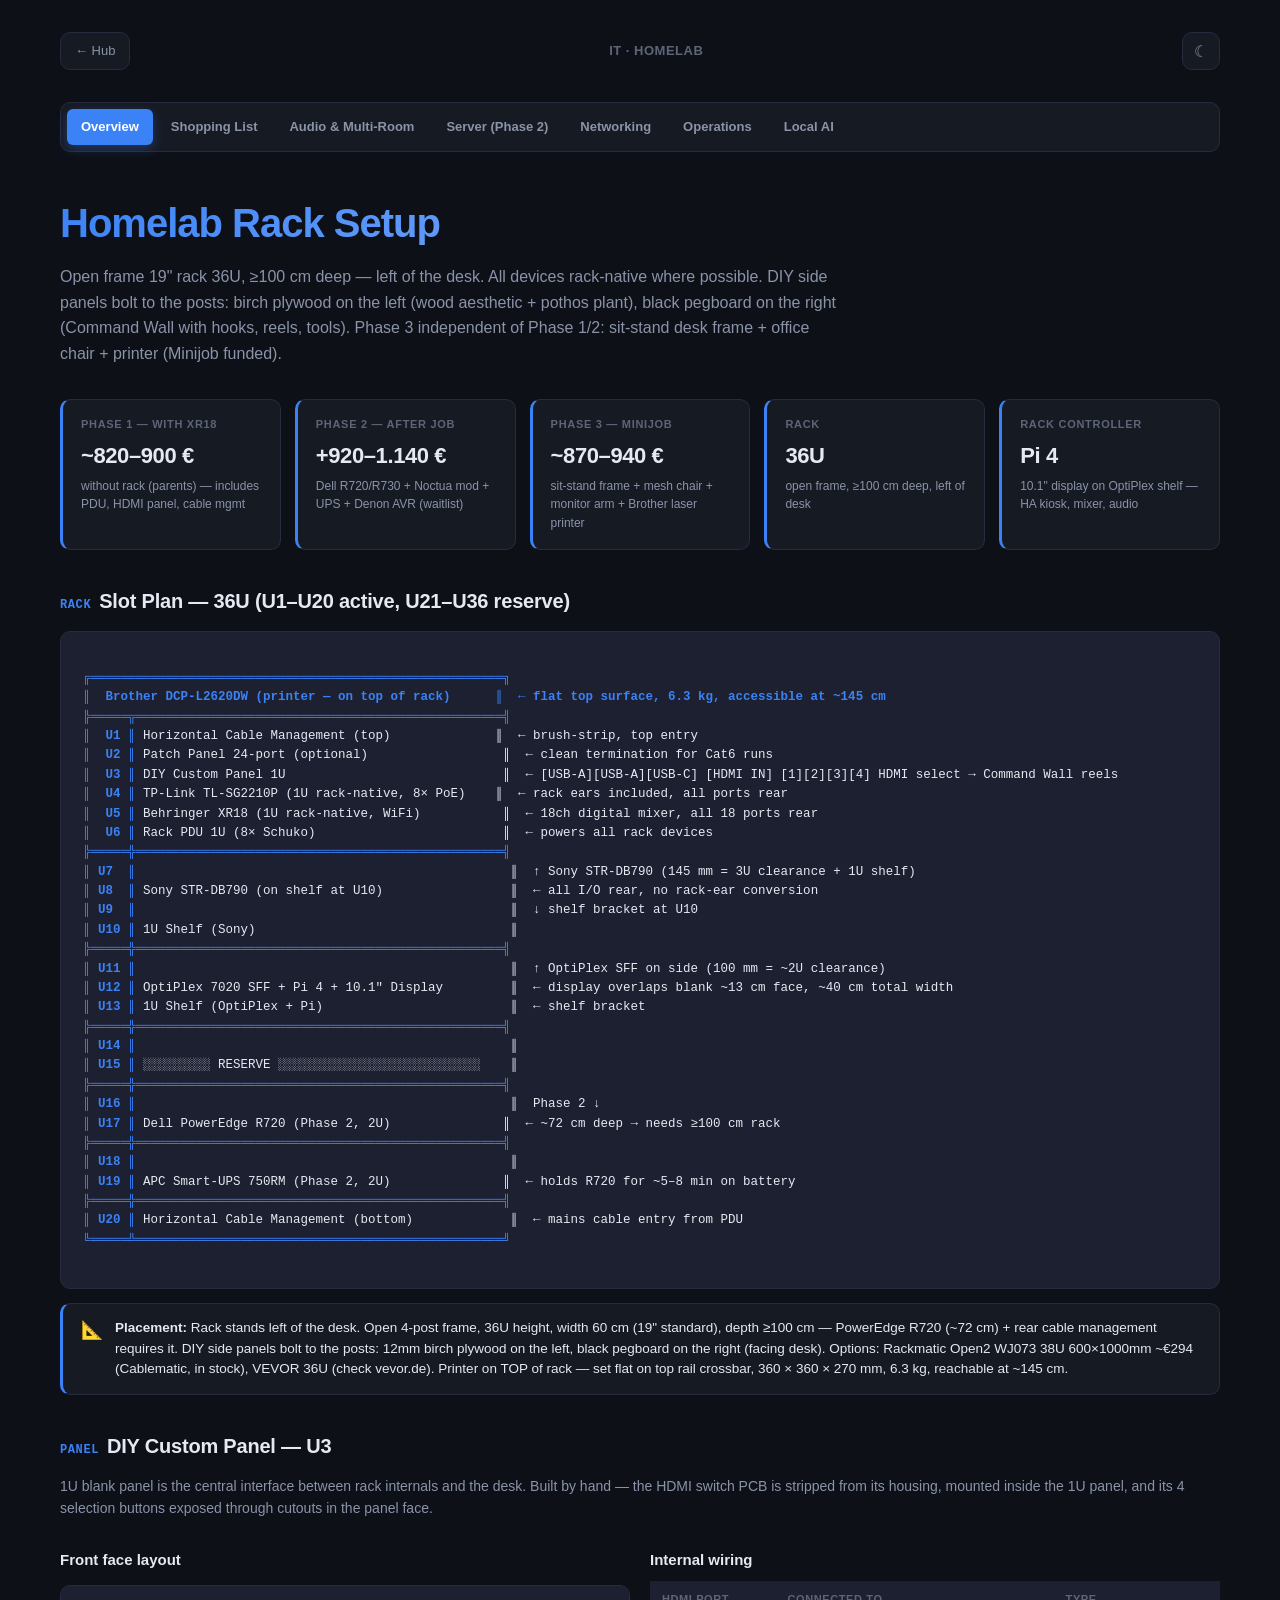
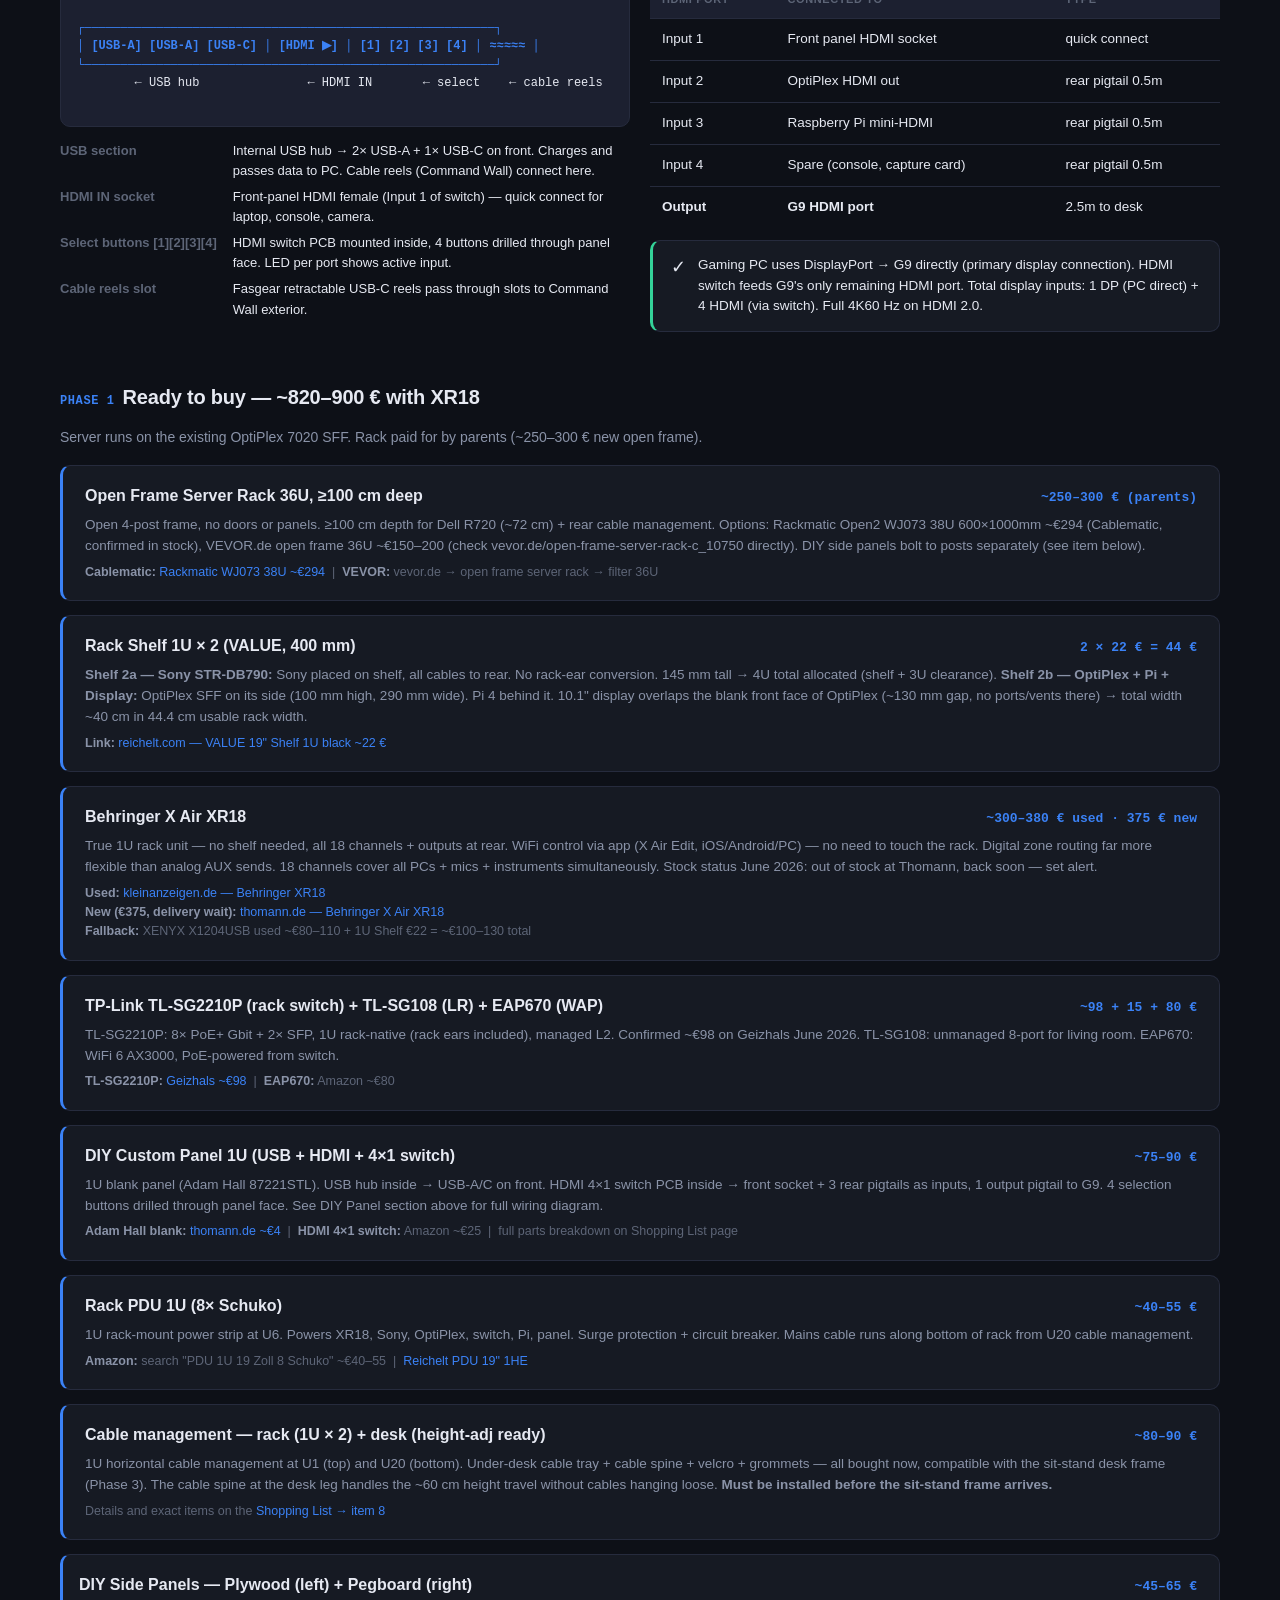
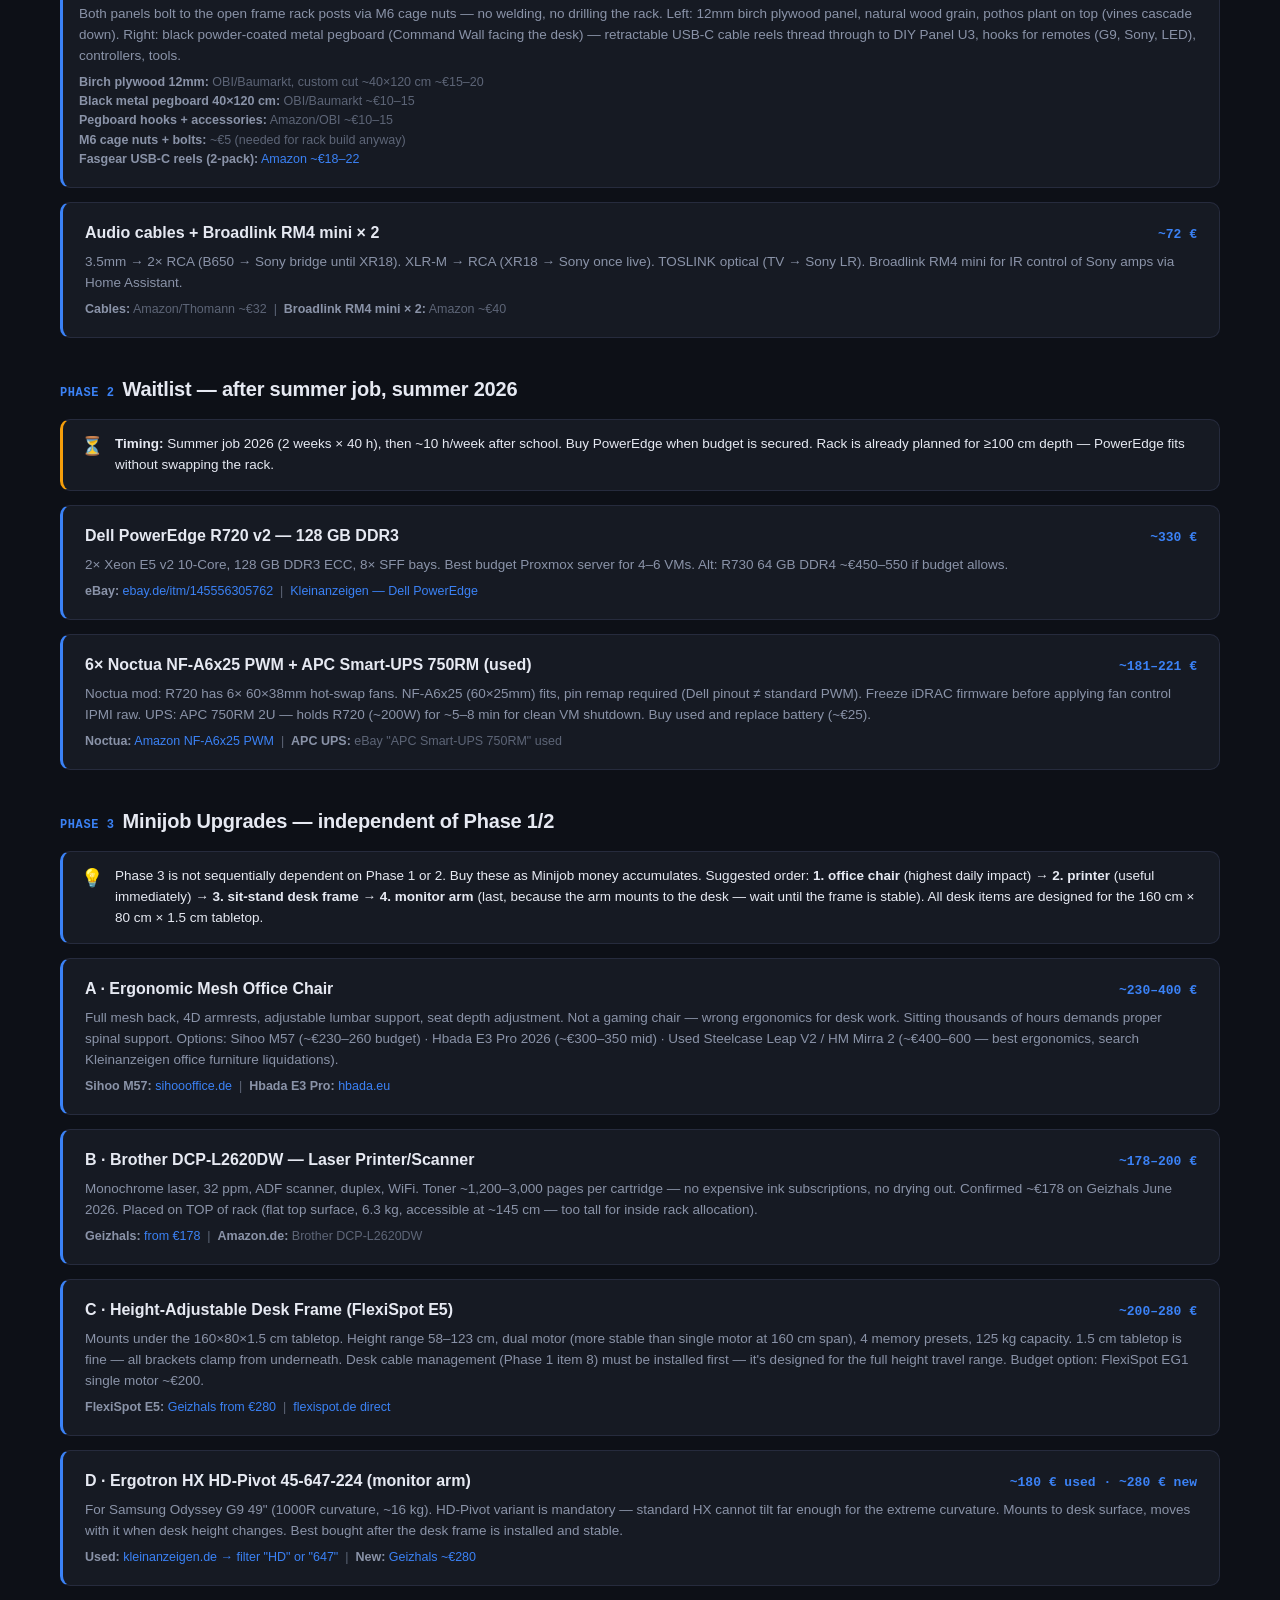
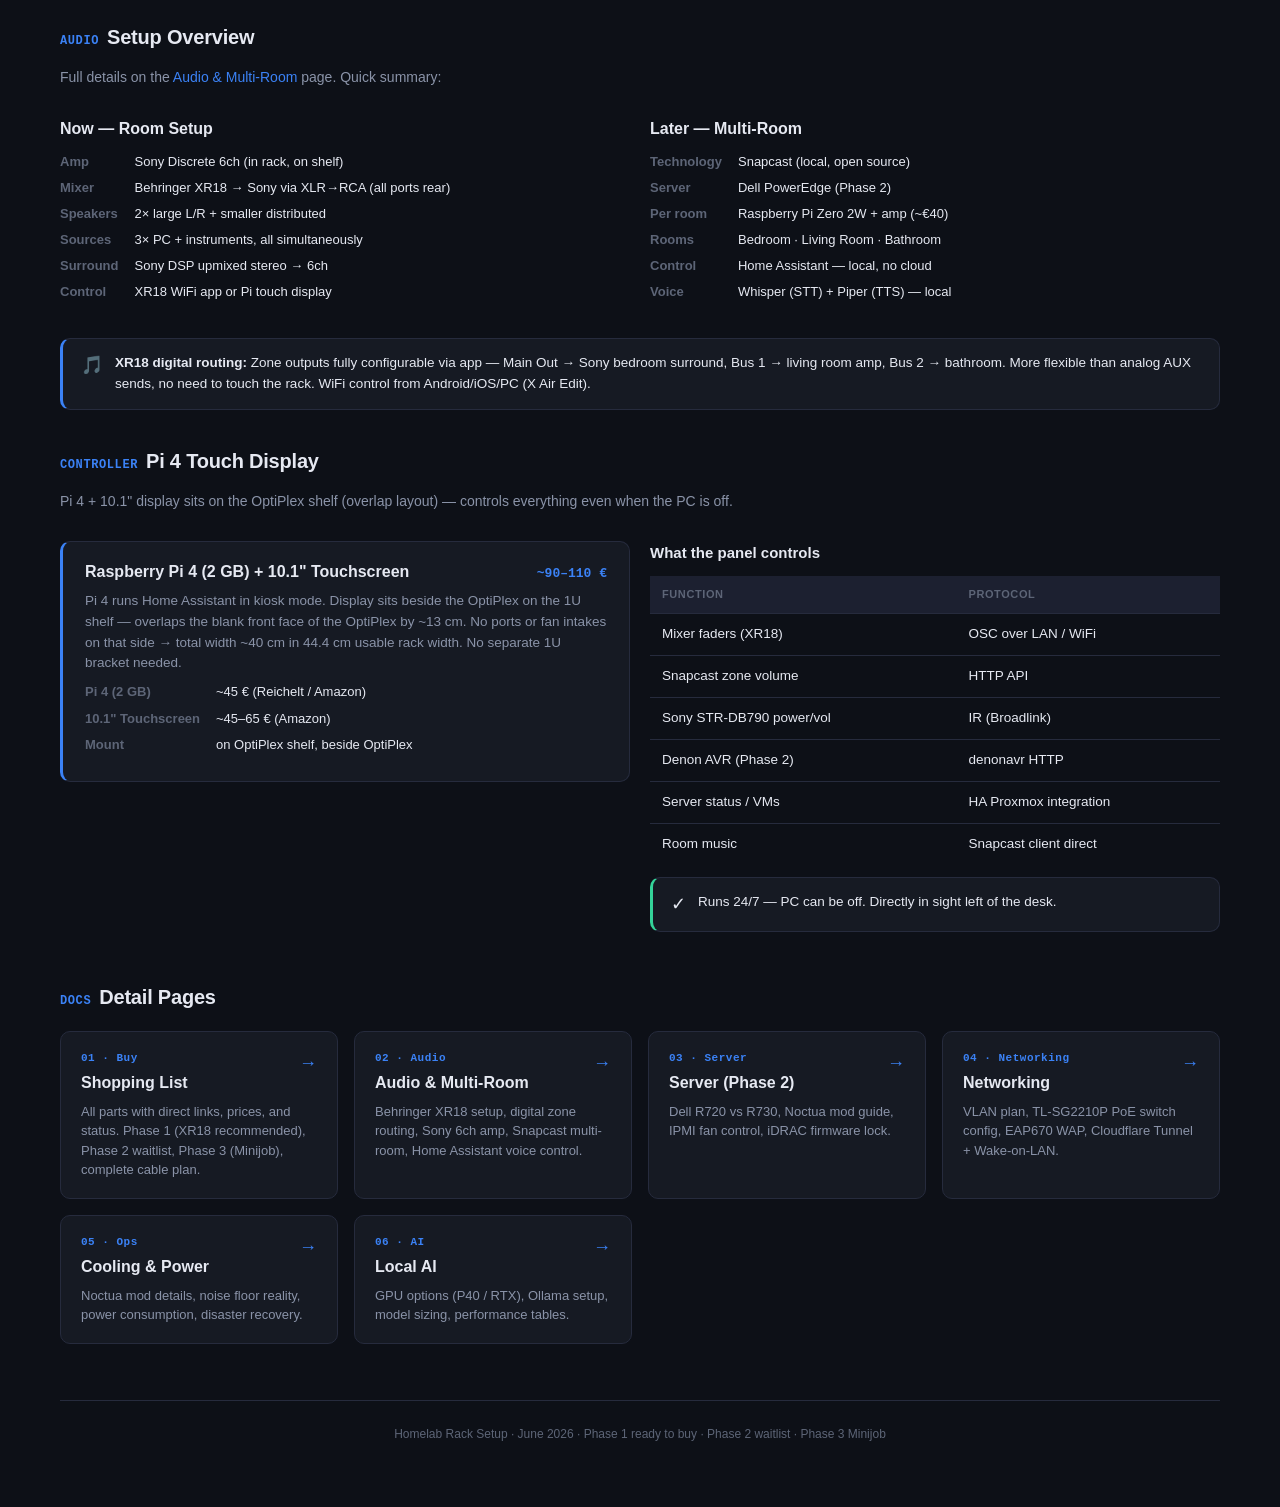
==== commit 7cc11f57: "Fix CSS/JS: add style.css + theme.js, update relative paths Copied shared style.css and theme.js int" ====
--- a/index.html
+++ b/index.html
@@ -12,7 +12,7 @@
   <meta name="proj-tag"         content="Homelab / Build" />
 
   <script>(function(){try{var t=localStorage.getItem('it-hub-theme');if(t==='light')document.documentElement.classList.add('theme-light');}catch{}})();</script>
-  <link rel="stylesheet" href="../../style.css" />
+  <link rel="stylesheet" href="style.css" />
   <link rel="stylesheet" href="page.css" />
   <style>:root{--accent:#3b82f6;--accent-rgb:59,130,246;}</style>
 </head>
@@ -390,6 +390,6 @@
   </footer>
 
 </div>
-<script src="../../theme.js"></script>
+<script src="theme.js"></script>
 </body>
 </html>
--- a/style.css
+++ b/style.css
@@ -0,0 +1,461 @@
+/* ============================================================
+   Shared design system for the IT hub + projects.
+   Per-project accent is set inline in each page's <style>:
+     :root { --accent: #xx; --accent-rgb: r,g,b; }
+   This file stays farbneutral.
+============================================================ */
+
+/* ===== RESET ===== */
+*, *::before, *::after { box-sizing: border-box; margin: 0; padding: 0; }
+html { scroll-behavior: smooth; }
+
+/* ===== THEME VARS — Dark (default) ===== */
+:root {
+  --bg:         #0d1017;
+  --surface:    #161a23;
+  --surface-2:  #1c2030;
+  --border:     #262b3d;
+  --text:       #e6e9f2;
+  --text-muted: #8a93a8;
+  --text-dim:   #5d6577;
+  --shadow:     0 4px 24px rgba(0,0,0,0.45);
+  --shadow-lg:  0 16px 48px rgba(0,0,0,0.55);
+  --radius:     10px;
+  --radius-lg:  16px;
+  --t-fast:     0.15s ease;
+  --t-mid:      0.3s ease;
+  --t-slow:     0.6s cubic-bezier(.2,.8,.2,1);
+
+  /* fallback accent in case a project forgets to override */
+  --accent:     #6366f1;
+  --accent-rgb: 99,102,241;
+}
+
+/* ===== THEME VARS — Light ===== */
+:root.theme-light {
+  --bg:         #f5f6fa;
+  --surface:    #ffffff;
+  --surface-2:  #eef0f6;
+  --border:     #d8dce6;
+  --text:       #1a1d29;
+  --text-muted: #545b6e;
+  --text-dim:   #8a93a8;
+  --shadow:     0 4px 18px rgba(20,24,40,0.08);
+  --shadow-lg:  0 16px 40px rgba(20,24,40,0.14);
+}
+
+/* ===== BASE ===== */
+body {
+  background: var(--bg);
+  color: var(--text);
+  font-family: -apple-system, BlinkMacSystemFont, 'Segoe UI', Roboto, sans-serif;
+  font-size: 14px;
+  line-height: 1.55;
+  min-height: 100vh;
+  transition: background var(--t-mid), color var(--t-mid);
+}
+
+a { color: var(--accent); text-decoration: none; }
+a:hover { filter: brightness(1.18); }
+
+::selection { background: rgba(var(--accent-rgb), 0.35); color: var(--text); }
+
+/* ===== LAYOUT ===== */
+.container {
+  max-width: 1200px;
+  margin: 0 auto;
+  padding: 32px 20px 64px;
+}
+
+/* ===== TOP BAR (shown on every page) ===== */
+.topbar {
+  display: flex;
+  align-items: center;
+  justify-content: space-between;
+  margin-bottom: 32px;
+  gap: 12px;
+}
+
+.topbar .back {
+  display: inline-flex;
+  align-items: center;
+  gap: 6px;
+  padding: 8px 14px;
+  background: var(--surface);
+  border: 1px solid var(--border);
+  border-radius: var(--radius);
+  color: var(--text-muted);
+  font-size: 13px;
+  font-weight: 500;
+  transition: all var(--t-fast);
+}
+.topbar .back:hover {
+  color: var(--text);
+  border-color: var(--accent);
+  transform: translateX(-2px);
+  filter: none;
+}
+
+.topbar .brand {
+  font-size: 13px;
+  color: var(--text-dim);
+  letter-spacing: 0.5px;
+  text-transform: uppercase;
+  font-weight: 600;
+}
+
+.theme-toggle {
+  width: 38px;
+  height: 38px;
+  border-radius: var(--radius);
+  background: var(--surface);
+  border: 1px solid var(--border);
+  color: var(--text-muted);
+  cursor: pointer;
+  display: inline-flex;
+  align-items: center;
+  justify-content: center;
+  font-size: 16px;
+  transition: all var(--t-fast);
+}
+.theme-toggle:hover {
+  color: var(--accent);
+  border-color: var(--accent);
+  transform: rotate(15deg);
+}
+
+/* ===== HEADER ===== */
+.page-header {
+  margin-bottom: 36px;
+  animation: fadeUp 0.5s var(--t-slow);
+}
+
+.page-header h1 {
+  font-size: 32px;
+  font-weight: 800;
+  letter-spacing: -0.6px;
+  background: linear-gradient(135deg, var(--accent), color-mix(in oklab, var(--accent) 50%, #ffffff));
+  -webkit-background-clip: text;
+  -webkit-text-fill-color: transparent;
+  background-clip: text;
+  display: inline-block;
+}
+
+.page-header .lead {
+  color: var(--text-muted);
+  margin-top: 8px;
+  font-size: 15px;
+  max-width: 720px;
+}
+
+/* ===== CARDS ===== */
+.card {
+  background: var(--surface);
+  border: 1px solid var(--border);
+  border-radius: var(--radius);
+  padding: 20px;
+  transition: border-color var(--t-fast), transform var(--t-fast), box-shadow var(--t-fast);
+}
+.card:hover { border-color: var(--accent); }
+
+.card-grid {
+  display: grid;
+  grid-template-columns: repeat(auto-fill, minmax(280px, 1fr));
+  gap: 18px;
+}
+
+/* ===== HUB PROJECT CARDS ===== */
+.proj-grid {
+  display: grid;
+  grid-template-columns: repeat(auto-fill, minmax(300px, 1fr));
+  gap: 20px;
+}
+
+.proj-card {
+  position: relative;
+  display: flex;
+  flex-direction: column;
+  gap: 10px;
+  padding: 22px 22px 20px;
+  background: var(--surface);
+  border: 1px solid var(--border);
+  border-radius: var(--radius-lg);
+  text-decoration: none;
+  color: inherit;
+  overflow: hidden;
+  transition: transform var(--t-fast), border-color var(--t-fast), box-shadow var(--t-fast);
+  animation: fadeUp 0.5s var(--t-slow) both;
+}
+.proj-card:hover {
+  transform: translateY(-4px);
+  border-color: var(--proj-accent);
+  box-shadow: 0 18px 38px rgba(0,0,0,0.35),
+              0 0 0 1px rgba(var(--proj-accent-rgb), 0.4),
+              0 0 32px rgba(var(--proj-accent-rgb), 0.18);
+  filter: none;
+}
+:root.theme-light .proj-card:hover {
+  box-shadow: 0 18px 38px rgba(20,24,40,0.12),
+              0 0 0 1px rgba(var(--proj-accent-rgb), 0.5),
+              0 0 32px rgba(var(--proj-accent-rgb), 0.18);
+}
+
+.proj-card::before {
+  content: '';
+  position: absolute;
+  inset: 0 0 auto 0;
+  height: 3px;
+  background: linear-gradient(90deg, var(--proj-accent), color-mix(in oklab, var(--proj-accent) 40%, transparent));
+  opacity: 0.85;
+}
+
+.proj-card .accent-glow {
+  position: absolute;
+  top: -40px;
+  right: -40px;
+  width: 140px;
+  height: 140px;
+  border-radius: 50%;
+  background: radial-gradient(circle, rgba(var(--proj-accent-rgb), 0.22), transparent 70%);
+  pointer-events: none;
+  transition: transform var(--t-mid), opacity var(--t-mid);
+  opacity: 0.55;
+}
+.proj-card:hover .accent-glow { opacity: 1; transform: scale(1.25); }
+
+.proj-card h3 {
+  font-size: 19px;
+  font-weight: 700;
+  color: var(--text);
+  letter-spacing: -0.2px;
+}
+
+.proj-card .desc {
+  font-size: 13.5px;
+  color: var(--text-muted);
+  line-height: 1.55;
+  flex: 1;
+}
+
+.proj-card .proj-tag {
+  display: inline-flex;
+  align-items: center;
+  gap: 6px;
+  font-size: 11px;
+  font-weight: 700;
+  text-transform: uppercase;
+  letter-spacing: 0.7px;
+  color: var(--proj-accent);
+  margin-bottom: 4px;
+}
+.proj-card .proj-tag::before {
+  content: '';
+  width: 8px;
+  height: 8px;
+  border-radius: 50%;
+  background: var(--proj-accent);
+  box-shadow: 0 0 12px rgba(var(--proj-accent-rgb), 0.7);
+}
+
+.proj-card .arrow {
+  margin-top: 8px;
+  font-size: 13px;
+  font-weight: 600;
+  color: var(--proj-accent);
+  display: inline-flex;
+  align-items: center;
+  gap: 6px;
+  transition: gap var(--t-fast);
+}
+.proj-card:hover .arrow { gap: 12px; }
+
+/* ===== BUTTONS ===== */
+.btn {
+  display: inline-flex;
+  align-items: center;
+  gap: 8px;
+  padding: 10px 18px;
+  border-radius: var(--radius);
+  border: 1px solid transparent;
+  cursor: pointer;
+  font-size: 13px;
+  font-weight: 600;
+  font-family: inherit;
+  transition: all var(--t-fast);
+  text-decoration: none;
+}
+.btn-primary { background: var(--accent); color: #fff; }
+.btn-primary:hover { filter: brightness(1.15); transform: translateY(-1px); }
+.btn-ghost {
+  background: transparent;
+  color: var(--text-muted);
+  border-color: var(--border);
+}
+.btn-ghost:hover {
+  color: var(--text);
+  border-color: var(--accent);
+}
+
+/* ===== BADGES ===== */
+.badge {
+  display: inline-block;
+  padding: 3px 10px;
+  border-radius: 999px;
+  font-size: 11px;
+  font-weight: 700;
+  letter-spacing: 0.3px;
+  background: rgba(var(--accent-rgb), 0.15);
+  color: var(--accent);
+  border: 1px solid rgba(var(--accent-rgb), 0.4);
+}
+
+/* ===== SECTION ===== */
+.section { margin: 36px 0; animation: fadeUp 0.5s var(--t-slow) both; }
+.section h2 {
+  font-size: 20px;
+  font-weight: 700;
+  margin-bottom: 14px;
+  color: var(--text);
+  letter-spacing: -0.2px;
+}
+.section h2 .accent { color: var(--accent); }
+
+/* ===== PROSE (for project description bodies) ===== */
+.prose {
+  background: var(--surface);
+  border: 1px solid var(--border);
+  border-radius: var(--radius);
+  padding: 24px 28px;
+  font-size: 14.5px;
+  line-height: 1.7;
+  color: var(--text);
+}
+.prose h2 {
+  font-size: 18px;
+  font-weight: 700;
+  margin: 24px 0 10px;
+  color: var(--text);
+}
+.prose h2:first-child { margin-top: 0; }
+.prose h3 {
+  font-size: 15px;
+  font-weight: 700;
+  margin: 18px 0 8px;
+  color: var(--accent);
+}
+.prose p { margin: 8px 0; color: var(--text); }
+.prose ul, .prose ol { margin: 8px 0 8px 22px; }
+.prose li { margin: 4px 0; }
+.prose code {
+  background: var(--surface-2);
+  border: 1px solid var(--border);
+  padding: 1px 6px;
+  border-radius: 5px;
+  font-size: 12.5px;
+  font-family: 'JetBrains Mono', Consolas, monospace;
+  color: var(--accent);
+}
+.prose pre {
+  background: var(--surface-2);
+  border: 1px solid var(--border);
+  border-left: 3px solid var(--accent);
+  border-radius: var(--radius);
+  padding: 14px 16px;
+  overflow-x: auto;
+  margin: 12px 0;
+  font-size: 12.5px;
+  line-height: 1.5;
+}
+.prose pre code {
+  background: none;
+  border: none;
+  padding: 0;
+  color: var(--text);
+  font-size: inherit;
+}
+.prose strong { color: var(--text); font-weight: 700; }
+.prose em { color: var(--text-muted); }
+.prose a { font-weight: 600; }
+.prose hr { border: none; border-top: 1px solid var(--border); margin: 22px 0; }
+.prose blockquote {
+  border-left: 3px solid var(--accent);
+  padding: 6px 14px;
+  color: var(--text-muted);
+  background: var(--surface-2);
+  border-radius: 0 var(--radius) var(--radius) 0;
+  margin: 12px 0;
+}
+
+/* ===== FILE LIST ===== */
+.file-list {
+  display: flex;
+  flex-direction: column;
+  gap: 8px;
+  margin: 12px 0;
+}
+.file-item {
+  display: flex;
+  align-items: center;
+  gap: 12px;
+  padding: 10px 14px;
+  background: var(--surface-2);
+  border: 1px solid var(--border);
+  border-radius: var(--radius);
+  font-size: 13px;
+  transition: border-color var(--t-fast), transform var(--t-fast);
+  text-decoration: none;
+  color: var(--text);
+}
+.file-item:hover {
+  border-color: var(--accent);
+  transform: translateX(2px);
+  filter: none;
+}
+.file-item .icon { color: var(--accent); font-size: 16px; }
+.file-item .name { font-family: 'JetBrains Mono', Consolas, monospace; font-size: 13px; }
+.file-item .size { margin-left: auto; color: var(--text-dim); font-size: 11.5px; }
+
+/* ===== FOOTER ===== */
+.foot {
+  margin-top: 56px;
+  padding-top: 24px;
+  border-top: 1px solid var(--border);
+  text-align: center;
+  color: var(--text-dim);
+  font-size: 12px;
+}
+
+/* ===== ANIMATIONS ===== */
+@keyframes fadeUp {
+  from { opacity: 0; transform: translateY(14px); }
+  to   { opacity: 1; transform: translateY(0); }
+}
+
+@keyframes pulse {
+  0%, 100% { opacity: 0.85; }
+  50%      { opacity: 1; }
+}
+
+@keyframes float {
+  0%, 100% { transform: translateY(0); }
+  50%      { transform: translateY(-4px); }
+}
+
+/* Stagger animation on children */
+.stagger > * { animation: fadeUp 0.5s var(--t-slow) both; }
+.stagger > *:nth-child(1)  { animation-delay: 0.04s; }
+.stagger > *:nth-child(2)  { animation-delay: 0.08s; }
+.stagger > *:nth-child(3)  { animation-delay: 0.12s; }
+.stagger > *:nth-child(4)  { animation-delay: 0.16s; }
+.stagger > *:nth-child(5)  { animation-delay: 0.20s; }
+.stagger > *:nth-child(6)  { animation-delay: 0.24s; }
+.stagger > *:nth-child(7)  { animation-delay: 0.28s; }
+.stagger > *:nth-child(8)  { animation-delay: 0.32s; }
+
+/* ===== RESPONSIVE ===== */
+@media (max-width: 600px) {
+  .container { padding: 20px 14px 48px; }
+  .page-header h1 { font-size: 26px; }
+  .topbar { margin-bottom: 22px; }
+  .prose { padding: 18px 20px; }
+}
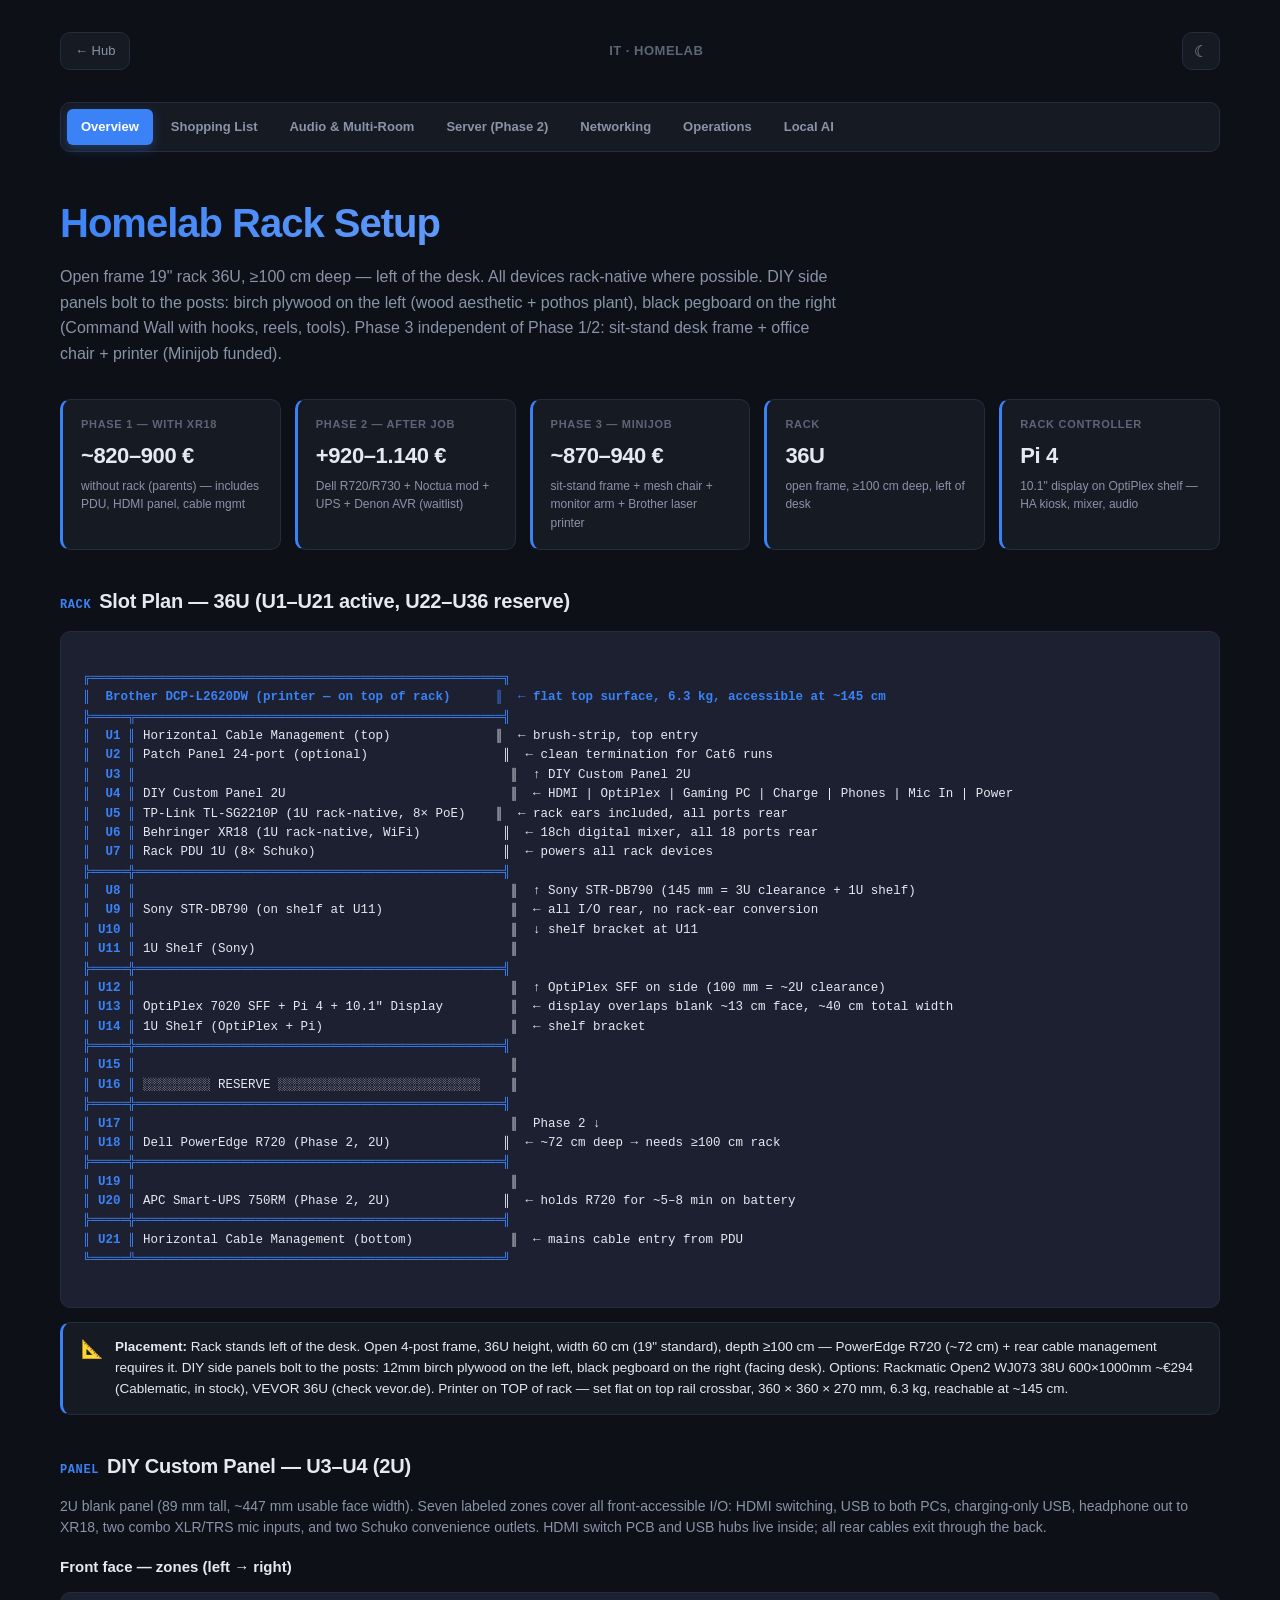
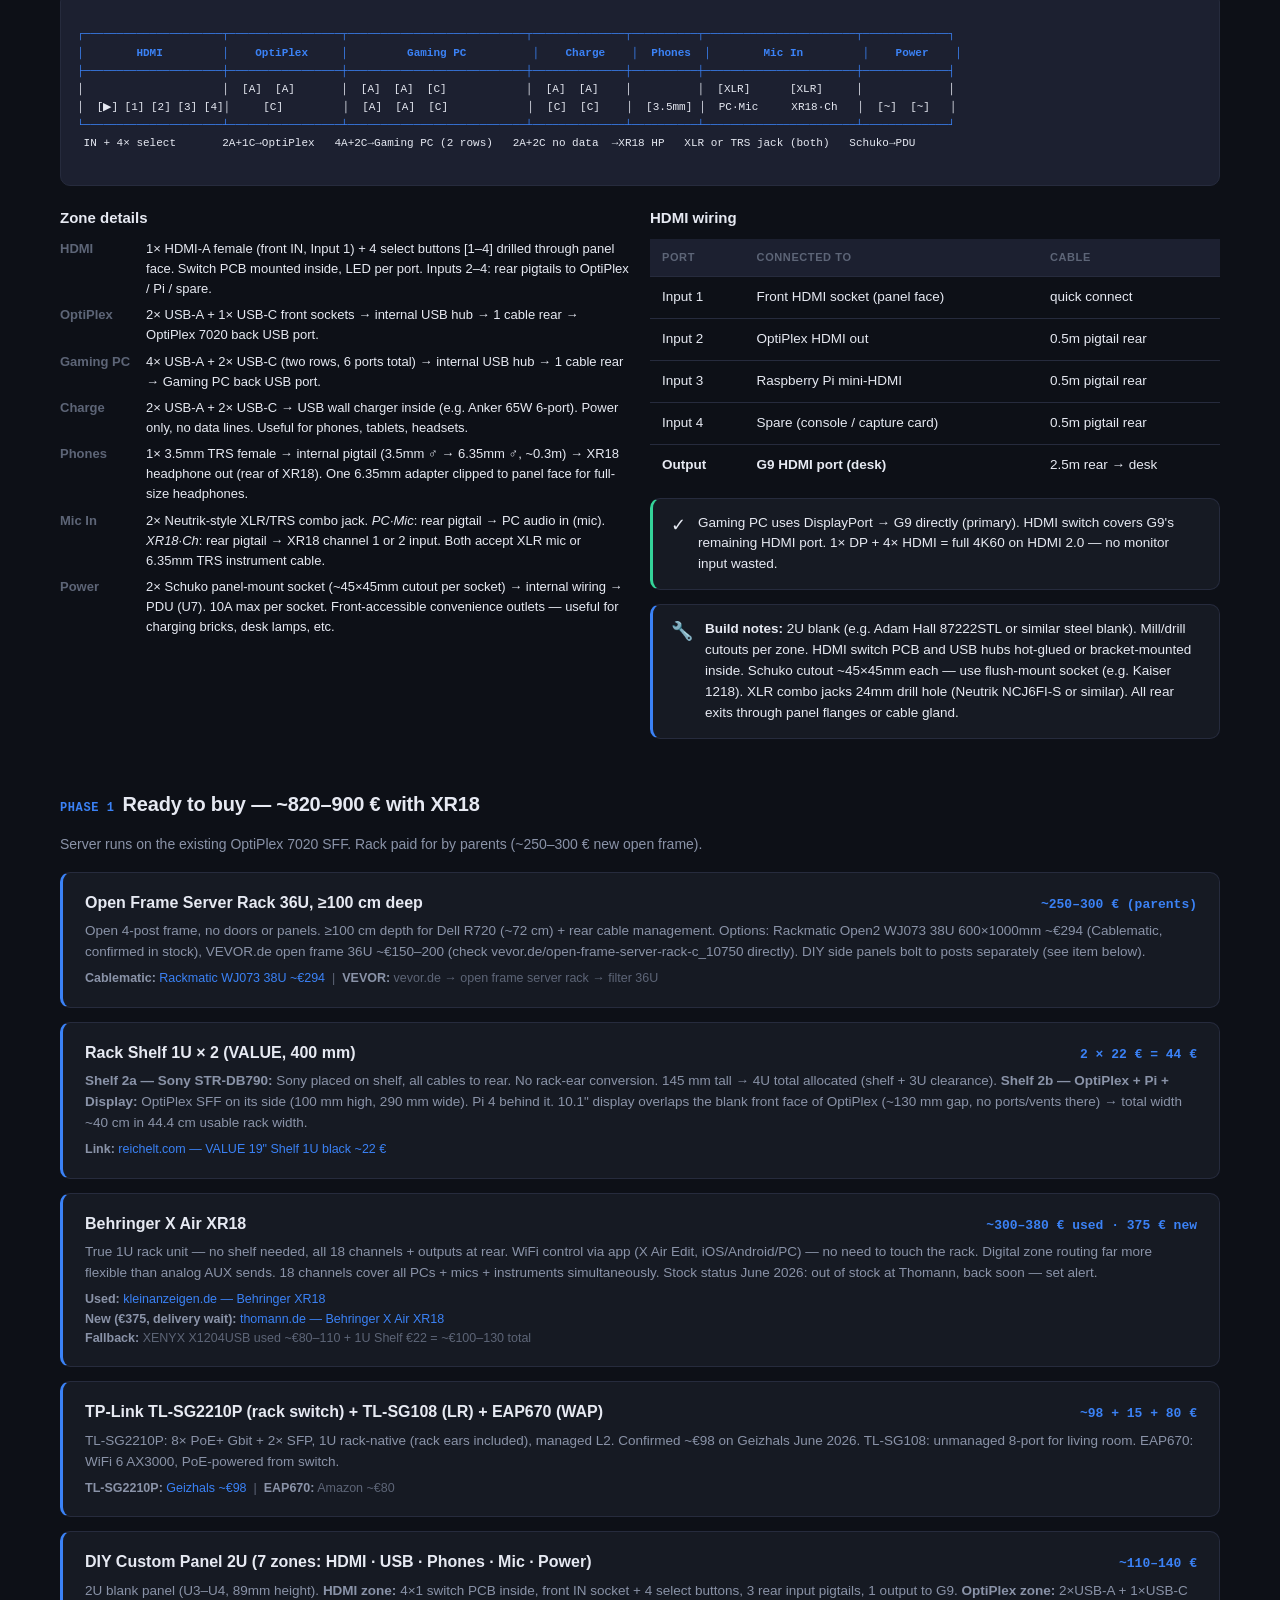
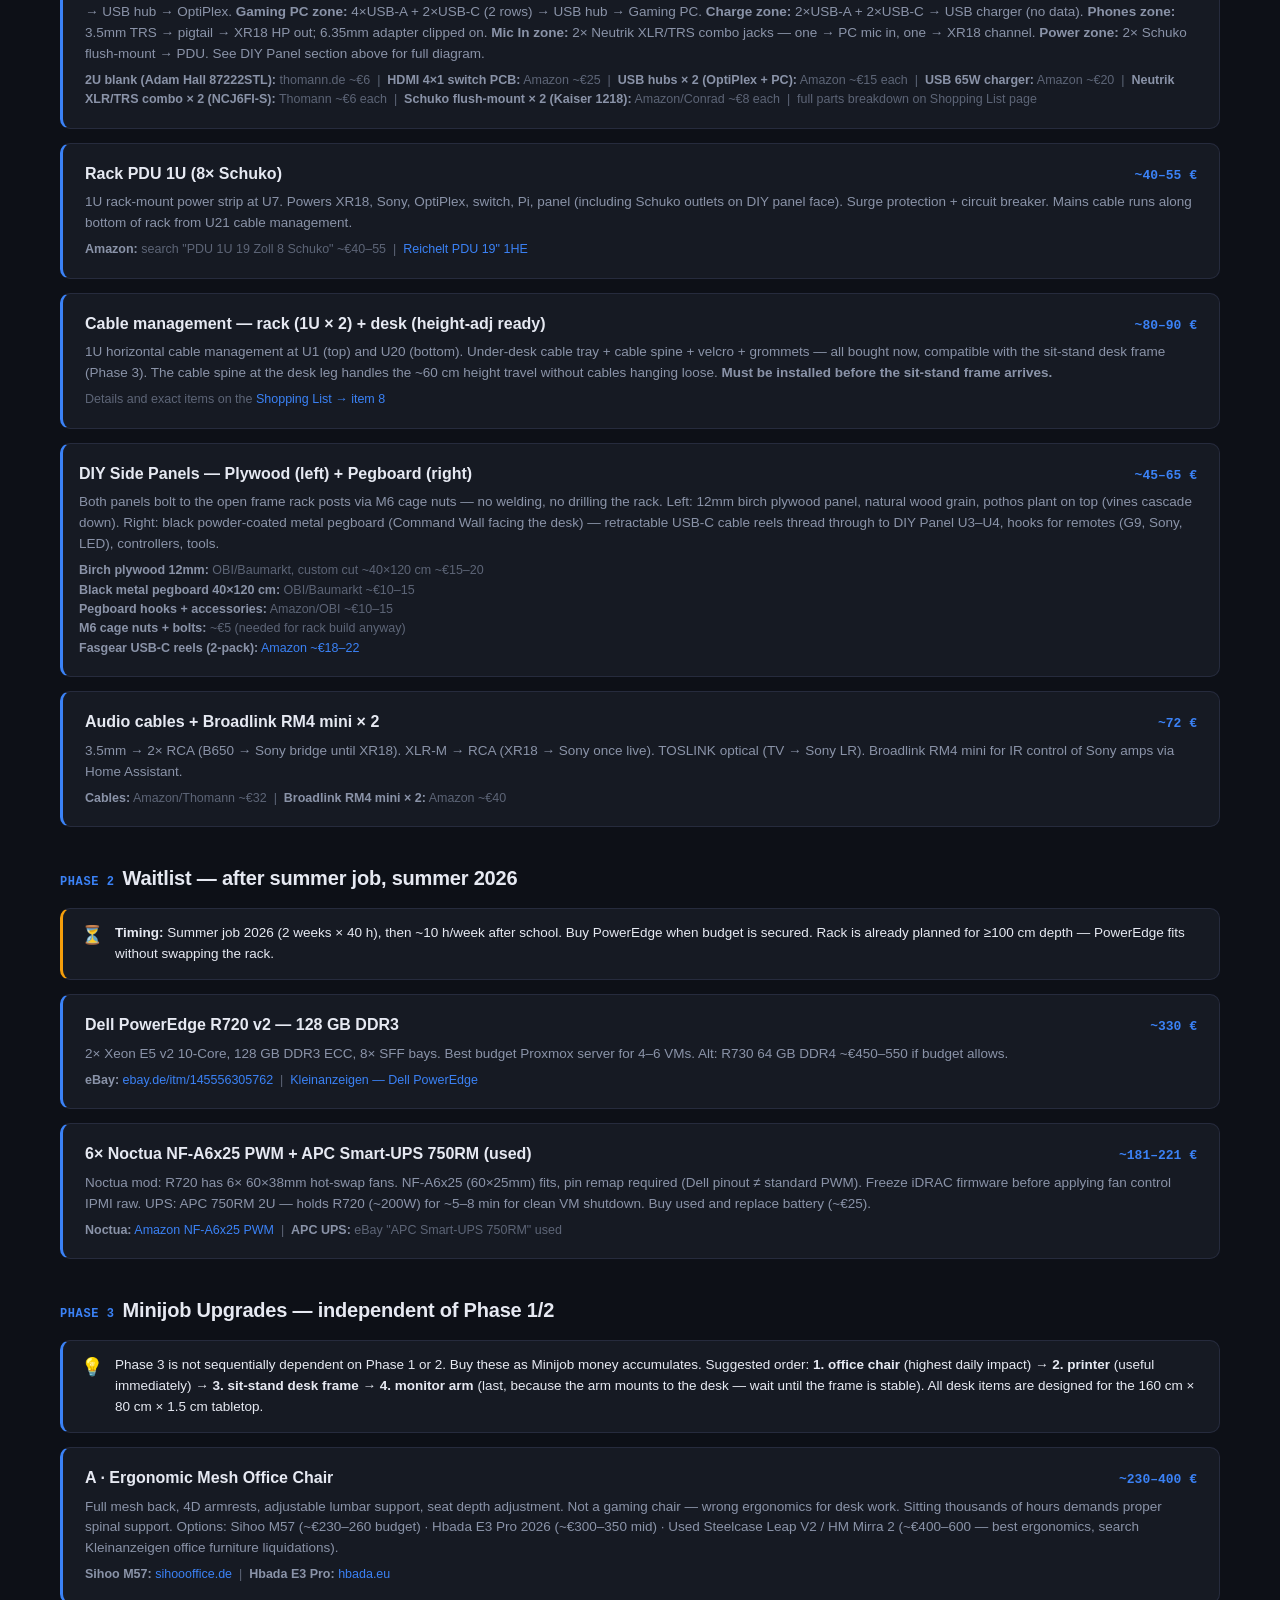
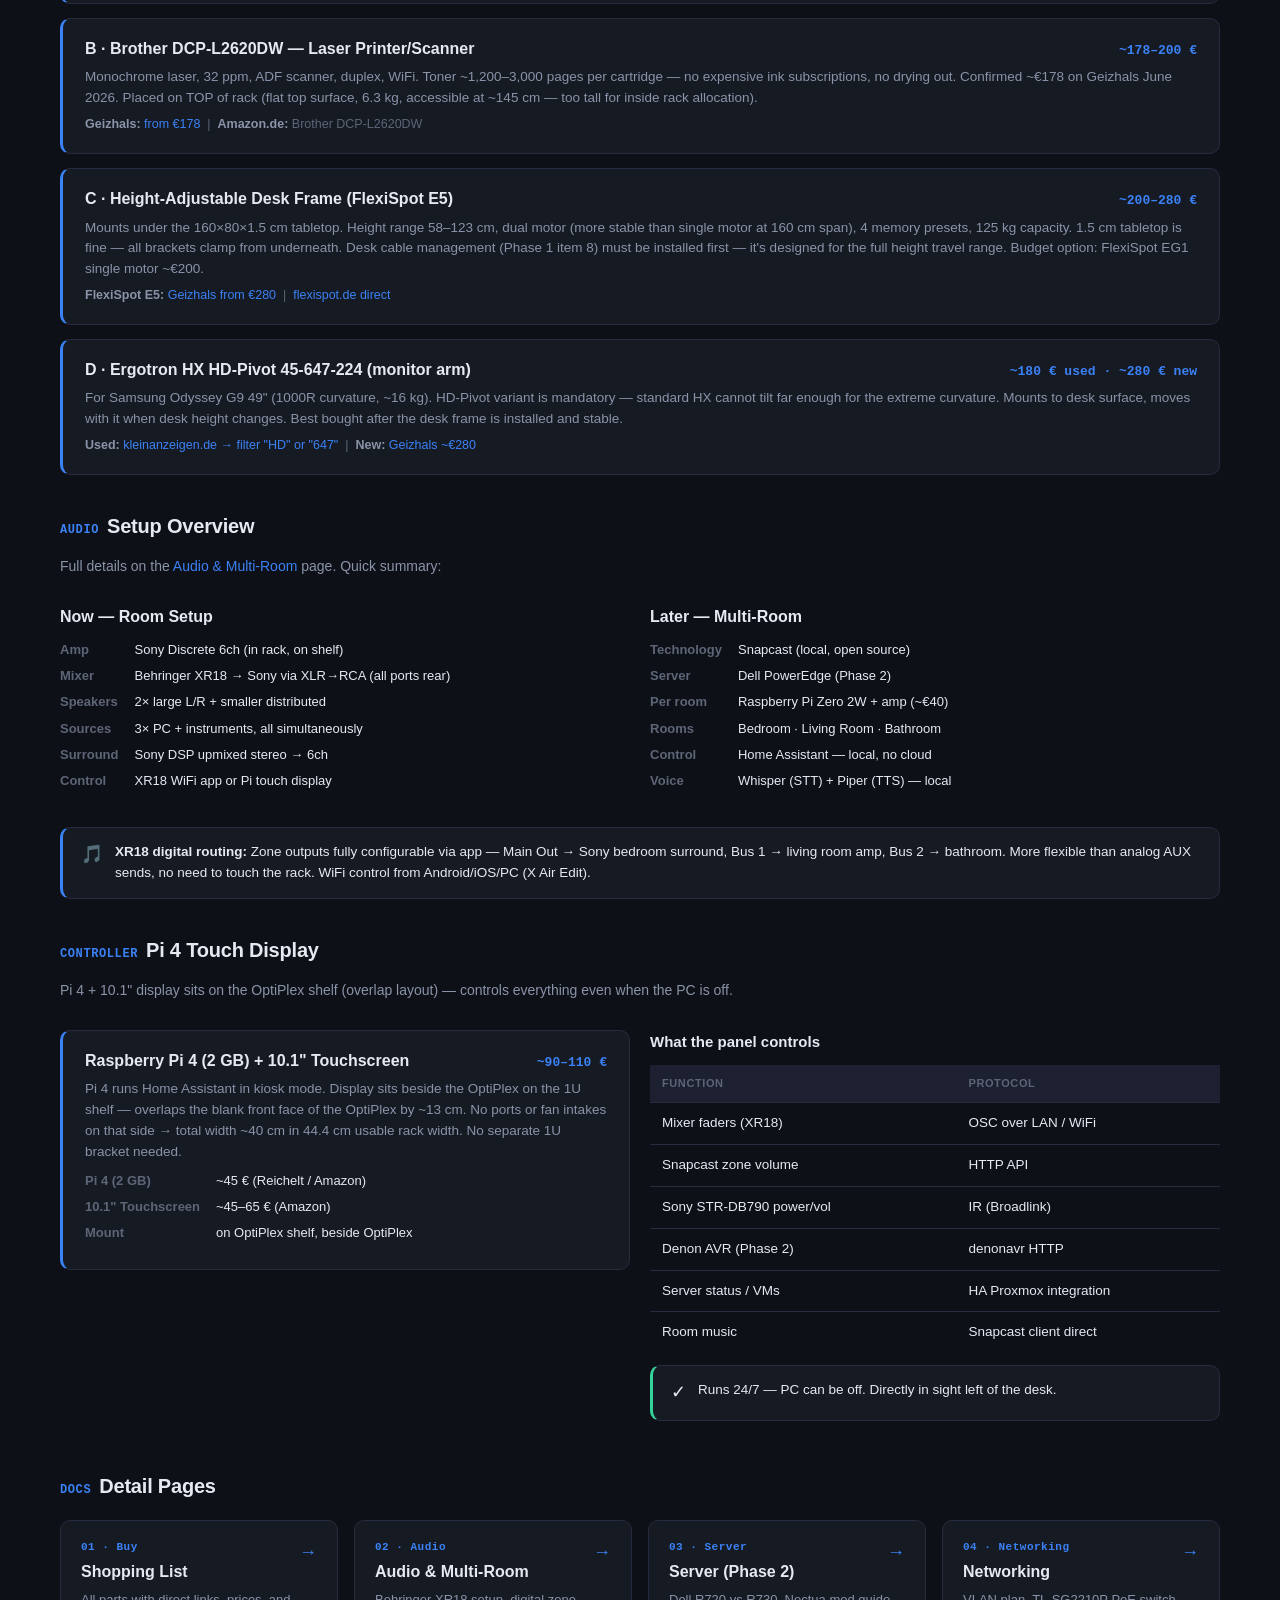
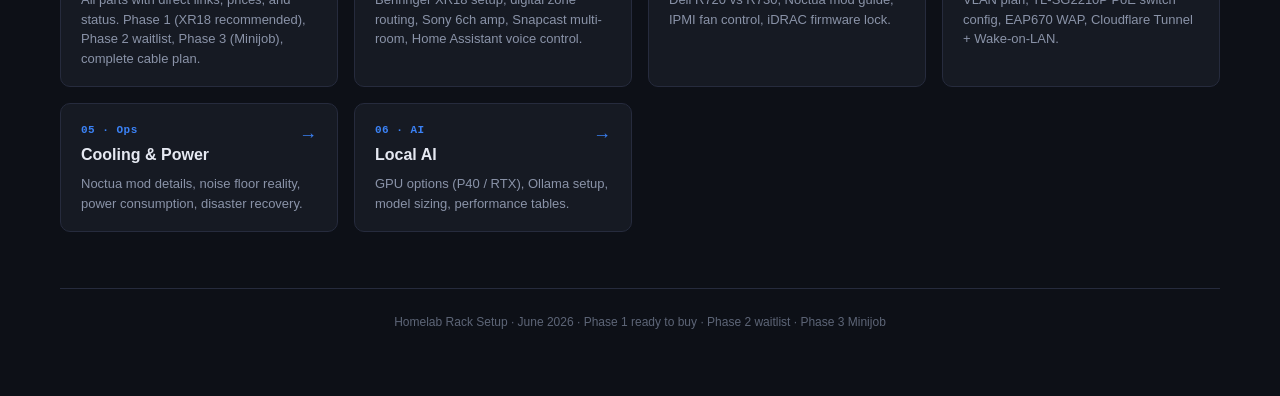
==== commit d98f1a63: "Redesign DIY panel from 1U to 2U with 7 zones Expanded panel from 1U (USB + HDMI only) to 2U at U3-U" ====
--- a/index.html
+++ b/index.html
@@ -70,37 +70,38 @@
 
   <!-- ===== RACK LAYOUT ===== -->
   <section class="section">
-    <h2><span class="num">RACK</span>Slot Plan — 36U (U1–U20 active, U21–U36 reserve)</h2>
+    <h2><span class="num">RACK</span>Slot Plan — 36U (U1–U21 active, U22–U36 reserve)</h2>
     <div class="diagram">
 <span class="hi">╔═══════════════════════════════════════════════════════╗</span>
 <span class="hi">║  Brother DCP-L2620DW (printer — on top of rack)      ║  ← flat top surface, 6.3 kg, accessible at ~145 cm</span>
 <span class="hi">╠═════╦═════════════════════════════════════════════════╣</span>
 <span class="hi">║  U1 ║</span> Horizontal Cable Management (top)              ║  ← brush-strip, top entry
 <span class="hi">║  U2 ║</span> Patch Panel 24-port (optional)                  ║  ← clean termination for Cat6 runs
-<span class="hi">║  U3 ║</span> DIY Custom Panel 1U                             ║  ← [USB-A][USB-A][USB-C] [HDMI IN] [1][2][3][4] HDMI select → Command Wall reels
-<span class="hi">║  U4 ║</span> TP-Link TL-SG2210P (1U rack-native, 8× PoE)    ║  ← rack ears included, all ports rear
-<span class="hi">║  U5 ║</span> Behringer XR18 (1U rack-native, WiFi)           ║  ← 18ch digital mixer, all 18 ports rear
-<span class="hi">║  U6 ║</span> Rack PDU 1U (8× Schuko)                         ║  ← powers all rack devices
-<span class="hi">╠═════╬═════════════════════════════════════════════════╣</span>
-<span class="hi">║ U7  ║</span>                                                  ║  ↑ Sony STR-DB790 (145 mm = 3U clearance + 1U shelf)
-<span class="hi">║ U8  ║</span> Sony STR-DB790 (on shelf at U10)                 ║  ← all I/O rear, no rack-ear conversion
-<span class="hi">║ U9  ║</span>                                                  ║  ↓ shelf bracket at U10
-<span class="hi">║ U10 ║</span> 1U Shelf (Sony)                                  ║
-<span class="hi">╠═════╬═════════════════════════════════════════════════╣</span>
-<span class="hi">║ U11 ║</span>                                                  ║  ↑ OptiPlex SFF on side (100 mm = ~2U clearance)
-<span class="hi">║ U12 ║</span> OptiPlex 7020 SFF + Pi 4 + 10.1" Display         ║  ← display overlaps blank ~13 cm face, ~40 cm total width
-<span class="hi">║ U13 ║</span> 1U Shelf (OptiPlex + Pi)                         ║  ← shelf bracket
-<span class="hi">╠═════╬═════════════════════════════════════════════════╣</span>
-<span class="hi">║ U14 ║</span>                                                  ║
-<span class="hi">║ U15 ║</span> ░░░░░░░░░ RESERVE ░░░░░░░░░░░░░░░░░░░░░░░░░░░    ║
-<span class="hi">╠═════╬═════════════════════════════════════════════════╣</span>
-<span class="hi">║ U16 ║</span>                                                  ║  Phase 2 ↓
-<span class="hi">║ U17 ║</span> Dell PowerEdge R720 (Phase 2, 2U)               ║  ← ~72 cm deep → needs ≥100 cm rack
-<span class="hi">╠═════╬═════════════════════════════════════════════════╣</span>
-<span class="hi">║ U18 ║</span>                                                  ║
-<span class="hi">║ U19 ║</span> APC Smart-UPS 750RM (Phase 2, 2U)               ║  ← holds R720 for ~5–8 min on battery
-<span class="hi">╠═════╬═════════════════════════════════════════════════╣</span>
-<span class="hi">║ U20 ║</span> Horizontal Cable Management (bottom)             ║  ← mains cable entry from PDU
+<span class="hi">║  U3 ║</span>                                                  ║  ↑ DIY Custom Panel 2U
+<span class="hi">║  U4 ║</span> DIY Custom Panel 2U                              ║  ← HDMI | OptiPlex | Gaming PC | Charge | Phones | Mic In | Power
+<span class="hi">║  U5 ║</span> TP-Link TL-SG2210P (1U rack-native, 8× PoE)    ║  ← rack ears included, all ports rear
+<span class="hi">║  U6 ║</span> Behringer XR18 (1U rack-native, WiFi)           ║  ← 18ch digital mixer, all 18 ports rear
+<span class="hi">║  U7 ║</span> Rack PDU 1U (8× Schuko)                         ║  ← powers all rack devices
+<span class="hi">╠═════╬═════════════════════════════════════════════════╣</span>
+<span class="hi">║  U8 ║</span>                                                  ║  ↑ Sony STR-DB790 (145 mm = 3U clearance + 1U shelf)
+<span class="hi">║  U9 ║</span> Sony STR-DB790 (on shelf at U11)                 ║  ← all I/O rear, no rack-ear conversion
+<span class="hi">║ U10 ║</span>                                                  ║  ↓ shelf bracket at U11
+<span class="hi">║ U11 ║</span> 1U Shelf (Sony)                                  ║
+<span class="hi">╠═════╬═════════════════════════════════════════════════╣</span>
+<span class="hi">║ U12 ║</span>                                                  ║  ↑ OptiPlex SFF on side (100 mm = ~2U clearance)
+<span class="hi">║ U13 ║</span> OptiPlex 7020 SFF + Pi 4 + 10.1" Display         ║  ← display overlaps blank ~13 cm face, ~40 cm total width
+<span class="hi">║ U14 ║</span> 1U Shelf (OptiPlex + Pi)                         ║  ← shelf bracket
+<span class="hi">╠═════╬═════════════════════════════════════════════════╣</span>
+<span class="hi">║ U15 ║</span>                                                  ║
+<span class="hi">║ U16 ║</span> ░░░░░░░░░ RESERVE ░░░░░░░░░░░░░░░░░░░░░░░░░░░    ║
+<span class="hi">╠═════╬═════════════════════════════════════════════════╣</span>
+<span class="hi">║ U17 ║</span>                                                  ║  Phase 2 ↓
+<span class="hi">║ U18 ║</span> Dell PowerEdge R720 (Phase 2, 2U)               ║  ← ~72 cm deep → needs ≥100 cm rack
+<span class="hi">╠═════╬═════════════════════════════════════════════════╣</span>
+<span class="hi">║ U19 ║</span>                                                  ║
+<span class="hi">║ U20 ║</span> APC Smart-UPS 750RM (Phase 2, 2U)               ║  ← holds R720 for ~5–8 min on battery
+<span class="hi">╠═════╬═════════════════════════════════════════════════╣</span>
+<span class="hi">║ U21 ║</span> Horizontal Cable Management (bottom)             ║  ← mains cable entry from PDU
 <span class="hi">╚═════╩═════════════════════════════════════════════════╝</span>
     </div>
     <div class="callout info">
@@ -111,40 +112,52 @@
 
   <!-- ===== DIY PANEL ===== -->
   <section class="section">
-    <h2><span class="num">PANEL</span>DIY Custom Panel — U3</h2>
-    <p style="color:var(--text-muted); margin-bottom:16px;">1U blank panel is the central interface between rack internals and the desk. Built by hand — the HDMI switch PCB is stripped from its housing, mounted inside the 1U panel, and its 4 selection buttons exposed through cutouts in the panel face.</p>
-
-    <div class="twocol">
-      <div>
-        <h3 style="font-size:15px;font-weight:700;margin-bottom:10px;">Front face layout</h3>
-        <div class="diagram" style="font-size:12px; padding:14px 16px;">
-<span class="hi">┌─────────────────────────────────────────────────────────┐</span>
-<span class="hi">│ [USB-A] [USB-A] [USB-C] │ [HDMI ▶] │ [1] [2] [3] [4] │ ≈≈≈≈≈ │</span>
-<span class="hi">└─────────────────────────────────────────────────────────┘</span>
-        ← USB hub               ← HDMI IN       ← select    ← cable reels
-        </div>
-        <dl class="kv" style="margin-top:12px; font-size:13px;">
-          <dt>USB section</dt><dd>Internal USB hub → 2× USB-A + 1× USB-C on front. Charges and passes data to PC. Cable reels (Command Wall) connect here.</dd>
-          <dt>HDMI IN socket</dt><dd>Front-panel HDMI female (Input 1 of switch) — quick connect for laptop, console, camera.</dd>
-          <dt>Select buttons [1][2][3][4]</dt><dd>HDMI switch PCB mounted inside, 4 buttons drilled through panel face. LED per port shows active input.</dd>
-          <dt>Cable reels slot</dt><dd>Fasgear retractable USB-C reels pass through slots to Command Wall exterior.</dd>
+    <h2><span class="num">PANEL</span>DIY Custom Panel — U3–U4 (2U)</h2>
+    <p style="color:var(--text-muted); margin-bottom:16px;">2U blank panel (89 mm tall, ~447 mm usable face width). Seven labeled zones cover all front-accessible I/O: HDMI switching, USB to both PCs, charging-only USB, headphone out to XR18, two combo XLR/TRS mic inputs, and two Schuko convenience outlets. HDMI switch PCB and USB hubs live inside; all rear cables exit through the back.</p>
+
+    <h3 style="font-size:15px;font-weight:700;margin:0 0 10px;">Front face — zones (left → right)</h3>
+    <div class="diagram" style="font-size:11px; overflow-x:auto; padding:14px 16px; line-height:1.65;">
+<span class="hi">┌─────────────────────┬─────────────────┬───────────────────────────┬──────────────┬──────────┬───────────────────────┬─────────────┐</span>
+<span class="hi">│        HDMI         │    OptiPlex     │         Gaming PC          │    Charge    │  Phones  │        Mic In         │    Power    │</span>
+<span class="hi">├─────────────────────┼─────────────────┼───────────────────────────┼──────────────┼──────────┼───────────────────────┼─────────────┤</span>
+│                     │  [A]  [A]       │  [A]  [A]  [C]            │  [A]  [A]    │          │  [XLR]      [XLR]     │             │
+│  [▶] [1] [2] [3] [4]│     [C]         │  [A]  [A]  [C]            │  [C]  [C]    │  [3.5mm] │  PC·Mic     XR18·Ch   │  [~]  [~]   │
+<span class="hi">└─────────────────────┴─────────────────┴───────────────────────────┴──────────────┴──────────┴───────────────────────┴─────────────┘</span>
+<span class="dim"> IN + 4× select       2A+1C→OptiPlex   4A+2C→Gaming PC (2 rows)   2A+2C no data  →XR18 HP   XLR or TRS jack (both)   Schuko→PDU  </span>
+    </div>
+
+    <div class="twocol" style="margin-top:20px;">
+      <div>
+        <h3 style="font-size:15px;font-weight:700;margin-bottom:10px;">Zone details</h3>
+        <dl class="kv" style="font-size:13px;">
+          <dt>HDMI</dt><dd>1× HDMI-A female (front IN, Input 1) + 4 select buttons [1–4] drilled through panel face. Switch PCB mounted inside, LED per port. Inputs 2–4: rear pigtails to OptiPlex / Pi / spare.</dd>
+          <dt>OptiPlex</dt><dd>2× USB-A + 1× USB-C front sockets → internal USB hub → 1 cable rear → OptiPlex 7020 back USB port.</dd>
+          <dt>Gaming PC</dt><dd>4× USB-A + 2× USB-C (two rows, 6 ports total) → internal USB hub → 1 cable rear → Gaming PC back USB port.</dd>
+          <dt>Charge</dt><dd>2× USB-A + 2× USB-C → USB wall charger inside (e.g. Anker 65W 6-port). Power only, no data lines. Useful for phones, tablets, headsets.</dd>
+          <dt>Phones</dt><dd>1× 3.5mm TRS female → internal pigtail (3.5mm ♂ → 6.35mm ♂, ~0.3m) → XR18 headphone out (rear of XR18). One 6.35mm adapter clipped to panel face for full-size headphones.</dd>
+          <dt>Mic In</dt><dd>2× Neutrik-style XLR/TRS combo jack. <em>PC·Mic</em>: rear pigtail → PC audio in (mic). <em>XR18·Ch</em>: rear pigtail → XR18 channel 1 or 2 input. Both accept XLR mic or 6.35mm TRS instrument cable.</dd>
+          <dt>Power</dt><dd>2× Schuko panel-mount socket (~45×45mm cutout per socket) → internal wiring → PDU (U7). 10A max per socket. Front-accessible convenience outlets — useful for charging bricks, desk lamps, etc.</dd>
         </dl>
       </div>
       <div>
-        <h3 style="font-size:15px;font-weight:700;margin-bottom:10px;">Internal wiring</h3>
+        <h3 style="font-size:15px;font-weight:700;margin-bottom:10px;">HDMI wiring</h3>
         <table class="tbl" style="font-size:12px;">
-          <thead><tr><th>HDMI Port</th><th>Connected to</th><th>Type</th></tr></thead>
+          <thead><tr><th>Port</th><th>Connected to</th><th>Cable</th></tr></thead>
           <tbody>
-            <tr><td>Input 1</td><td>Front panel HDMI socket</td><td>quick connect</td></tr>
-            <tr><td>Input 2</td><td>OptiPlex HDMI out</td><td>rear pigtail 0.5m</td></tr>
-            <tr><td>Input 3</td><td>Raspberry Pi mini-HDMI</td><td>rear pigtail 0.5m</td></tr>
-            <tr><td>Input 4</td><td>Spare (console, capture card)</td><td>rear pigtail 0.5m</td></tr>
-            <tr><td><strong>Output</strong></td><td><strong>G9 HDMI port</strong></td><td>2.5m to desk</td></tr>
+            <tr><td>Input 1</td><td>Front HDMI socket (panel face)</td><td>quick connect</td></tr>
+            <tr><td>Input 2</td><td>OptiPlex HDMI out</td><td>0.5m pigtail rear</td></tr>
+            <tr><td>Input 3</td><td>Raspberry Pi mini-HDMI</td><td>0.5m pigtail rear</td></tr>
+            <tr><td>Input 4</td><td>Spare (console / capture card)</td><td>0.5m pigtail rear</td></tr>
+            <tr><td><strong>Output</strong></td><td><strong>G9 HDMI port (desk)</strong></td><td>2.5m rear → desk</td></tr>
           </tbody>
         </table>
         <div class="callout ok" style="margin-top:12px;">
           <div class="icon">✓</div>
-          <div class="body">Gaming PC uses DisplayPort → G9 directly (primary display connection). HDMI switch feeds G9's only remaining HDMI port. Total display inputs: 1 DP (PC direct) + 4 HDMI (via switch). Full 4K60 Hz on HDMI 2.0.</div>
+          <div class="body">Gaming PC uses DisplayPort → G9 directly (primary). HDMI switch covers G9's remaining HDMI port. 1× DP + 4× HDMI = full 4K60 on HDMI 2.0 — no monitor input wasted.</div>
+        </div>
+        <div class="callout info" style="margin-top:12px;">
+          <div class="icon">🔧</div>
+          <div class="body"><strong>Build notes:</strong> 2U blank (e.g. Adam Hall 87222STL or similar steel blank). Mill/drill cutouts per zone. HDMI switch PCB and USB hubs hot-glued or bracket-mounted inside. Schuko cutout ~45×45mm each — use flush-mount socket (e.g. Kaiser 1218). XLR combo jacks 24mm drill hole (Neutrik NCJ6FI-S or similar). All rear exits through panel flanges or cable gland.</div>
         </div>
       </div>
     </div>
@@ -184,14 +197,16 @@
     </div>
 
     <div class="comp">
-      <h3>DIY Custom Panel 1U (USB + HDMI + 4×1 switch) <span class="price-tag">~75–90 €</span></h3>
-      <div class="why">1U blank panel (Adam Hall 87221STL). USB hub inside → USB-A/C on front. HDMI 4×1 switch PCB inside → front socket + 3 rear pigtails as inputs, 1 output pigtail to G9. 4 selection buttons drilled through panel face. See DIY Panel section above for full wiring diagram.</div>
-      <div class="alt"><strong>Adam Hall blank:</strong> <a href="https://www.thomann.de/de/adam_hall_87221stl_urackblende_1_he.htm" target="_blank">thomann.de ~€4</a> &nbsp;|&nbsp; <strong>HDMI 4×1 switch:</strong> Amazon ~€25 &nbsp;|&nbsp; full parts breakdown on Shopping List page</div>
+      <h3>DIY Custom Panel 2U (7 zones: HDMI · USB · Phones · Mic · Power) <span class="price-tag">~110–140 €</span></h3>
+      <div class="why">2U blank panel (U3–U4, 89mm height). <strong>HDMI zone:</strong> 4×1 switch PCB inside, front IN socket + 4 select buttons, 3 rear input pigtails, 1 output to G9. <strong>OptiPlex zone:</strong> 2×USB-A + 1×USB-C → USB hub → OptiPlex. <strong>Gaming PC zone:</strong> 4×USB-A + 2×USB-C (2 rows) → USB hub → Gaming PC. <strong>Charge zone:</strong> 2×USB-A + 2×USB-C → USB charger (no data). <strong>Phones zone:</strong> 3.5mm TRS → pigtail → XR18 HP out; 6.35mm adapter clipped on. <strong>Mic In zone:</strong> 2× Neutrik XLR/TRS combo jacks — one → PC mic in, one → XR18 channel. <strong>Power zone:</strong> 2× Schuko flush-mount → PDU. See DIY Panel section above for full diagram.</div>
+      <div class="alt">
+        <strong>2U blank (Adam Hall 87222STL):</strong> thomann.de ~€6 &nbsp;|&nbsp; <strong>HDMI 4×1 switch PCB:</strong> Amazon ~€25 &nbsp;|&nbsp; <strong>USB hubs × 2 (OptiPlex + PC):</strong> Amazon ~€15 each &nbsp;|&nbsp; <strong>USB 65W charger:</strong> Amazon ~€20 &nbsp;|&nbsp; <strong>Neutrik XLR/TRS combo × 2 (NCJ6FI-S):</strong> Thomann ~€6 each &nbsp;|&nbsp; <strong>Schuko flush-mount × 2 (Kaiser 1218):</strong> Amazon/Conrad ~€8 each &nbsp;|&nbsp; full parts breakdown on Shopping List page
+      </div>
     </div>
 
     <div class="comp">
       <h3>Rack PDU 1U (8× Schuko) <span class="price-tag">~40–55 €</span></h3>
-      <div class="why">1U rack-mount power strip at U6. Powers XR18, Sony, OptiPlex, switch, Pi, panel. Surge protection + circuit breaker. Mains cable runs along bottom of rack from U20 cable management.</div>
+      <div class="why">1U rack-mount power strip at U7. Powers XR18, Sony, OptiPlex, switch, Pi, panel (including Schuko outlets on DIY panel face). Surge protection + circuit breaker. Mains cable runs along bottom of rack from U21 cable management.</div>
       <div class="alt"><strong>Amazon:</strong> search "PDU 1U 19 Zoll 8 Schuko" ~€40–55 &nbsp;|&nbsp; <a href="https://www.reichelt.de/de/de/shop/search/?SEARCH=PDU+1U+19" target="_blank">Reichelt PDU 19" 1HE</a></div>
     </div>
 
@@ -203,7 +218,7 @@
 
     <div class="comp" style="border-left: 3px solid var(--accent); padding-left: 16px;">
       <h3>DIY Side Panels — Plywood (left) + Pegboard (right) <span class="price-tag">~45–65 €</span></h3>
-      <div class="why">Both panels bolt to the open frame rack posts via M6 cage nuts — no welding, no drilling the rack. Left: 12mm birch plywood panel, natural wood grain, pothos plant on top (vines cascade down). Right: black powder-coated metal pegboard (Command Wall facing the desk) — retractable USB-C cable reels thread through to DIY Panel U3, hooks for remotes (G9, Sony, LED), controllers, tools.</div>
+      <div class="why">Both panels bolt to the open frame rack posts via M6 cage nuts — no welding, no drilling the rack. Left: 12mm birch plywood panel, natural wood grain, pothos plant on top (vines cascade down). Right: black powder-coated metal pegboard (Command Wall facing the desk) — retractable USB-C cable reels thread through to DIY Panel U3–U4, hooks for remotes (G9, Sony, LED), controllers, tools.</div>
       <div class="alt">
         <strong>Birch plywood 12mm:</strong> OBI/Baumarkt, custom cut ~40×120 cm ~€15–20<br>
         <strong>Black metal pegboard 40×120 cm:</strong> OBI/Baumarkt ~€10–15<br>
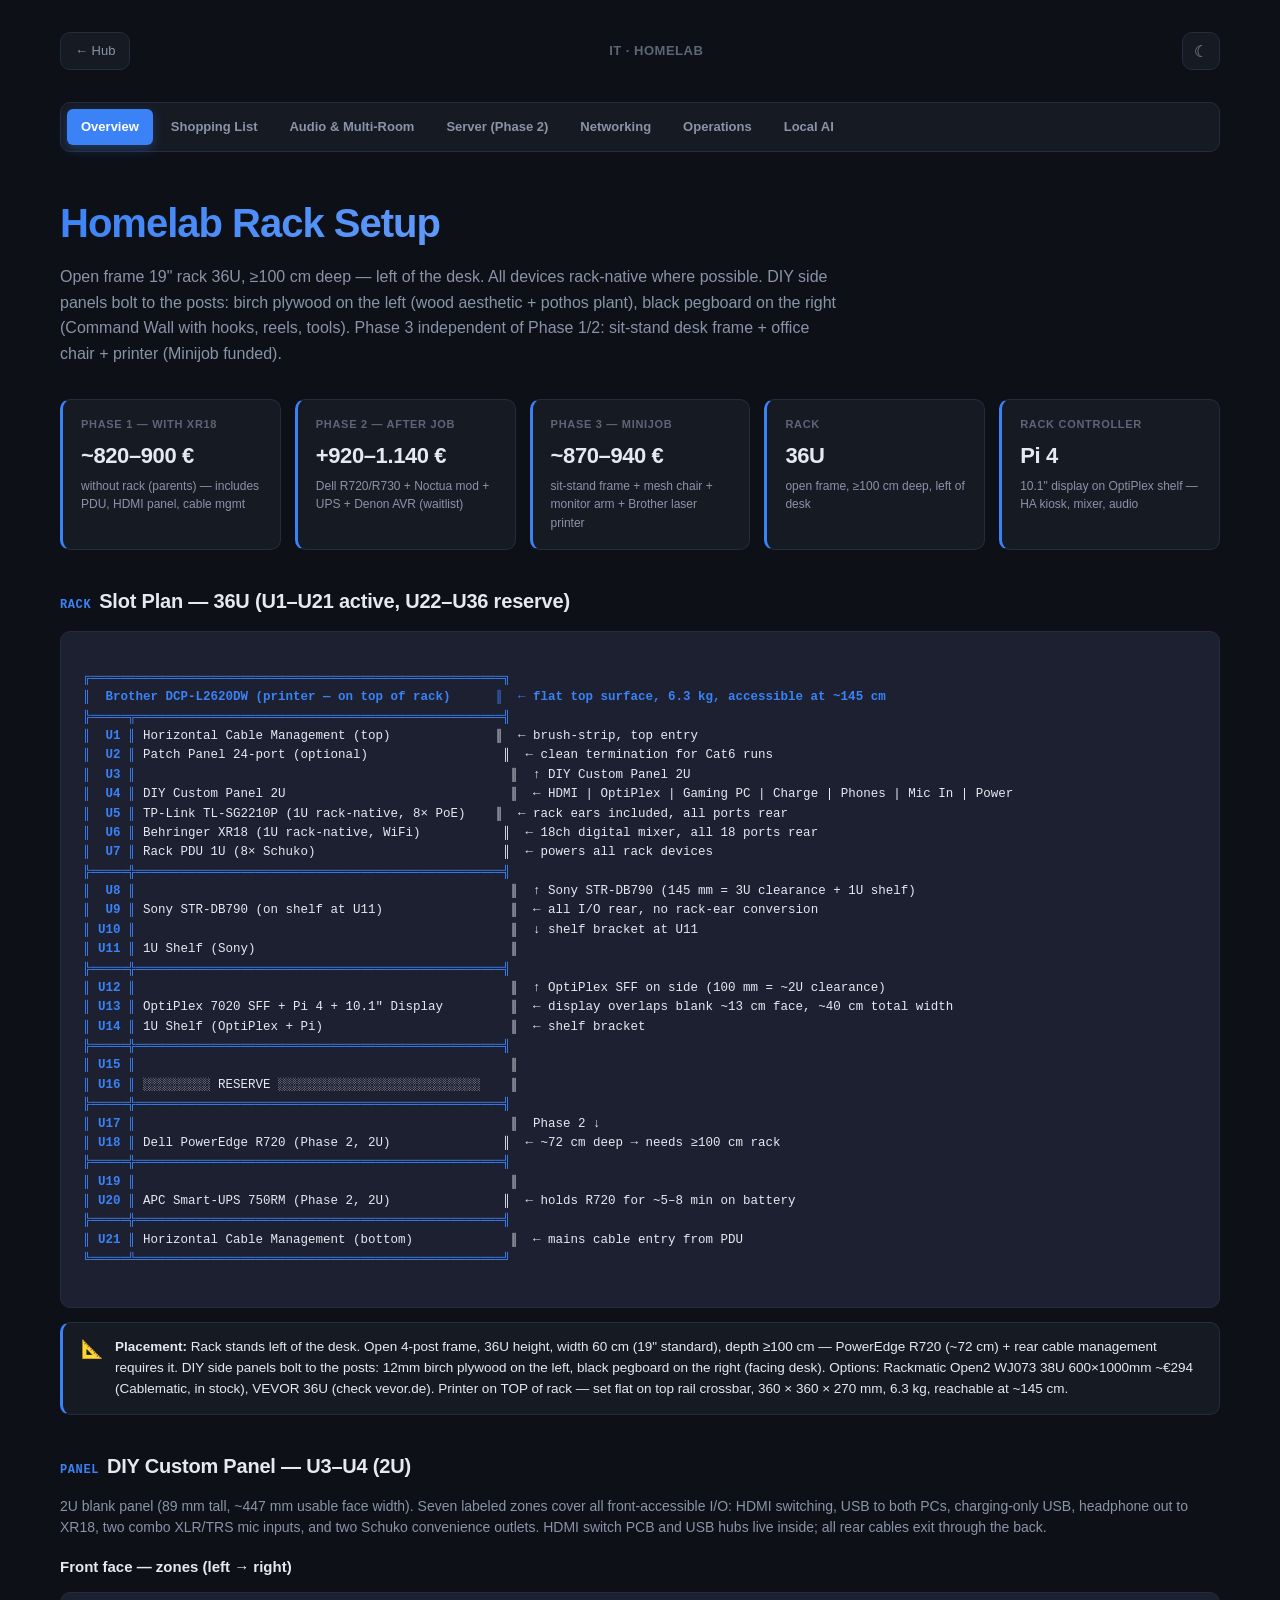
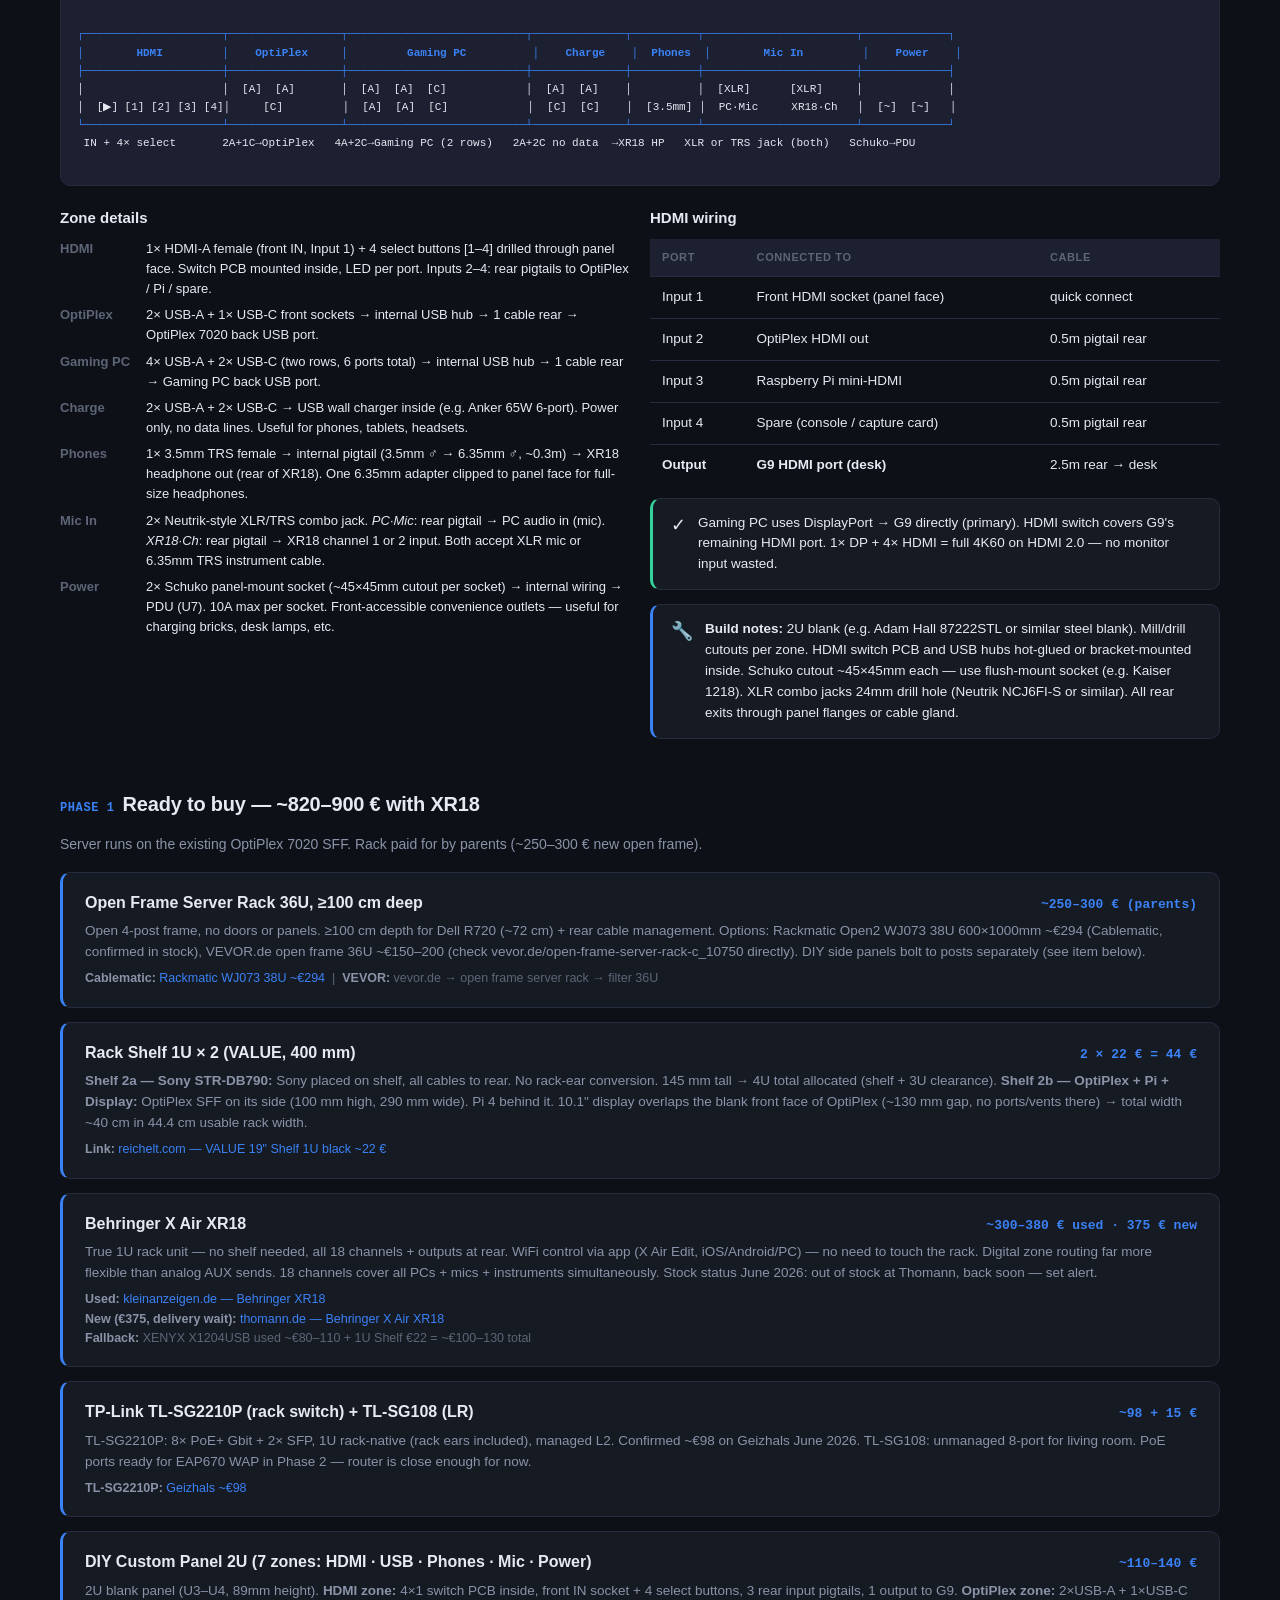
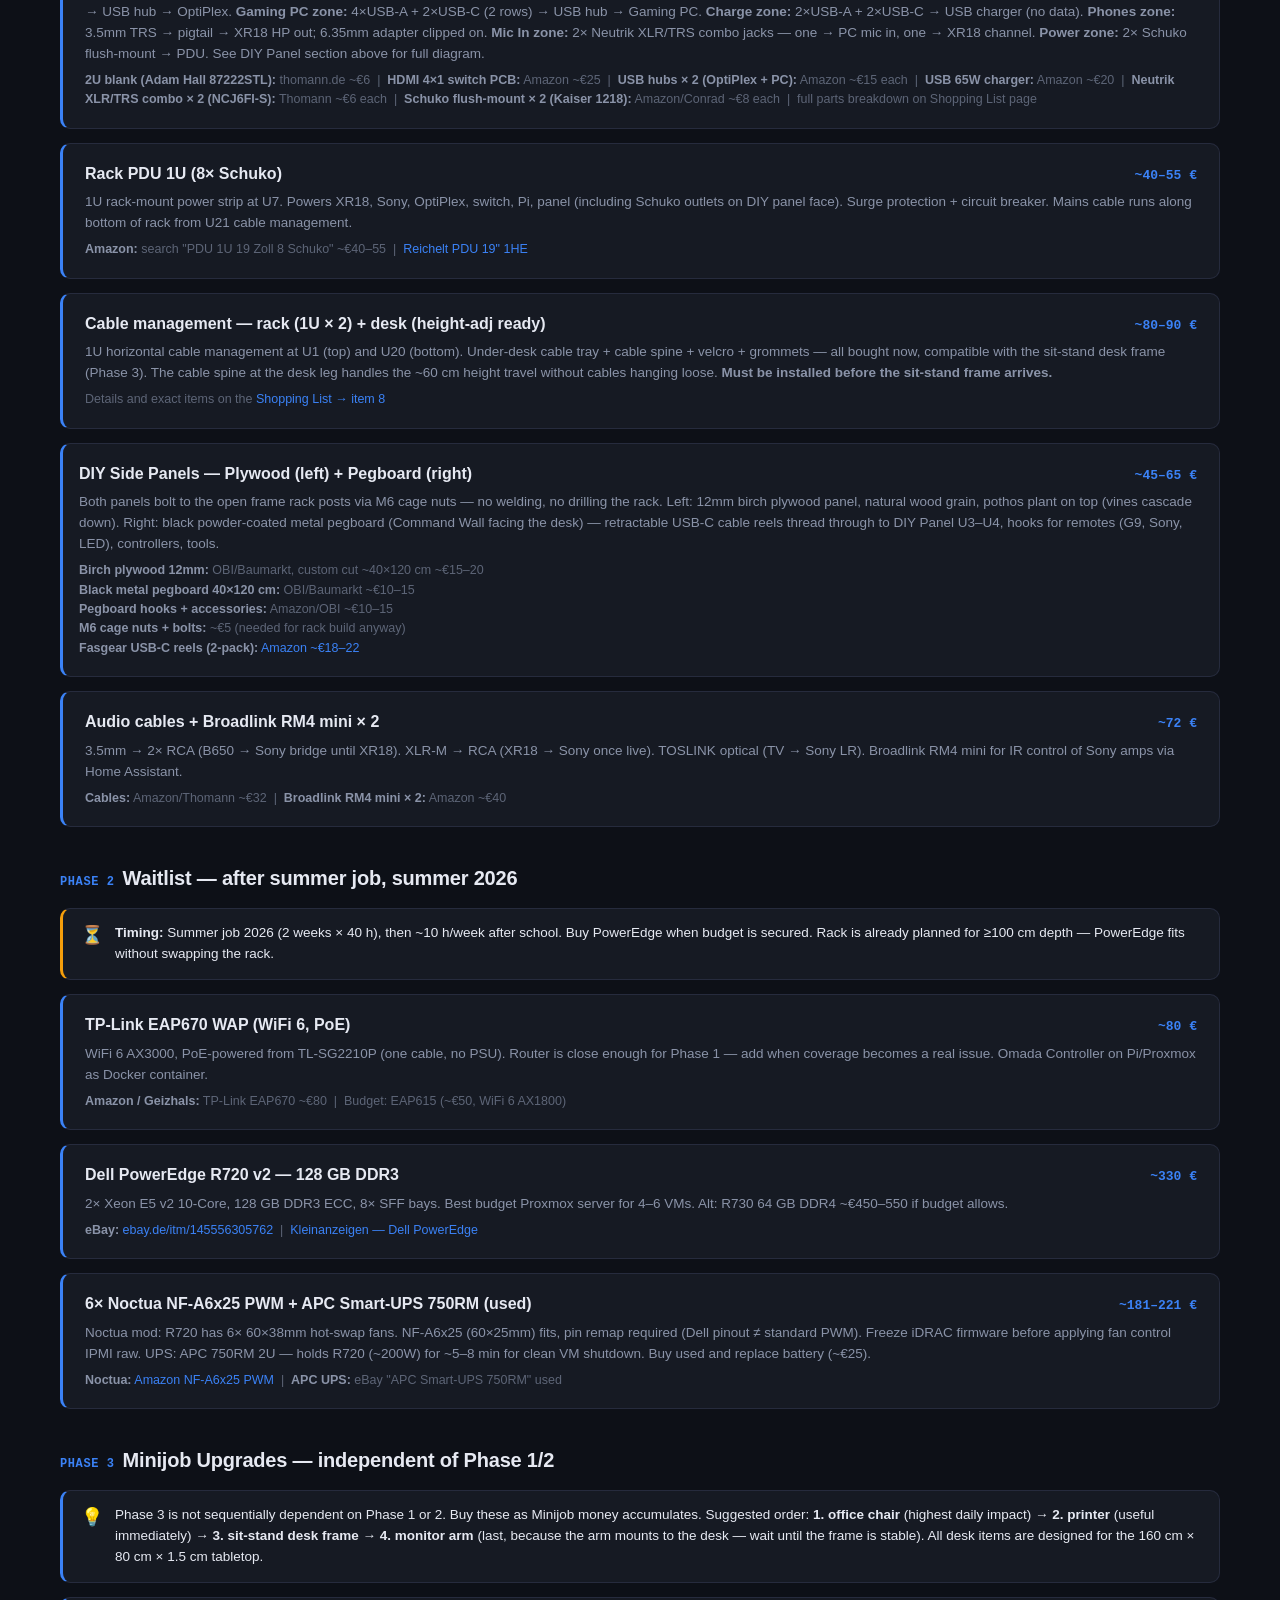
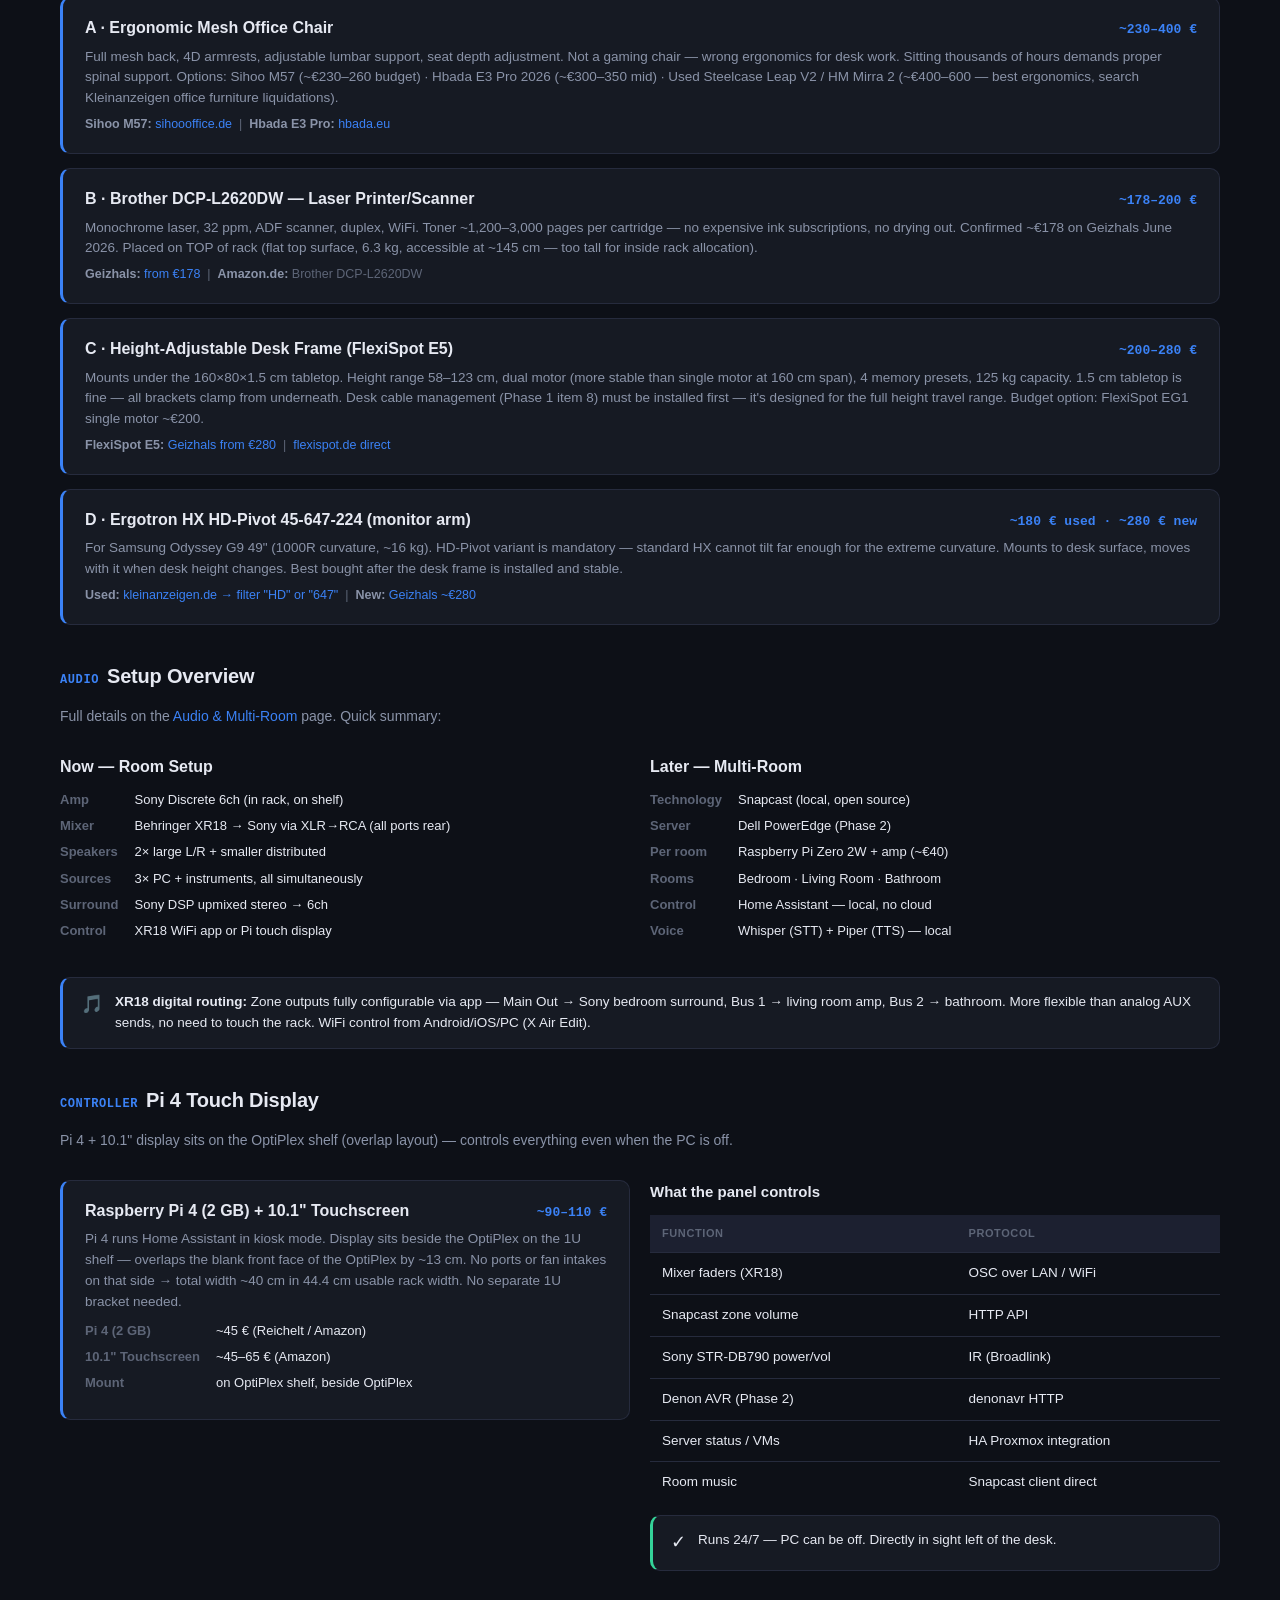
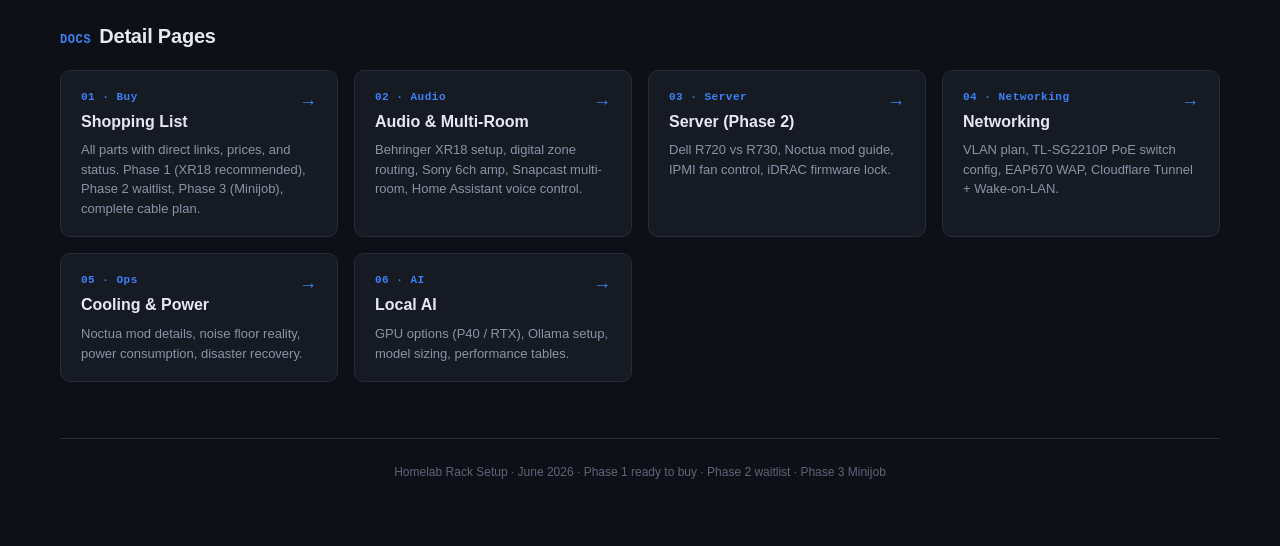
==== commit 150fd10a: "Move EAP670 WAP from Phase 1 to Phase 2 Router is close enough — WAP not needed at Phase 1 build tim" ====
--- a/index.html
+++ b/index.html
@@ -191,9 +191,9 @@
     </div>
 
     <div class="comp">
-      <h3>TP-Link TL-SG2210P (rack switch) + TL-SG108 (LR) + EAP670 (WAP) <span class="price-tag">~98 + 15 + 80 €</span></h3>
-      <div class="why">TL-SG2210P: 8× PoE+ Gbit + 2× SFP, 1U rack-native (rack ears included), managed L2. Confirmed ~€98 on Geizhals June 2026. TL-SG108: unmanaged 8-port for living room. EAP670: WiFi 6 AX3000, PoE-powered from switch.</div>
-      <div class="alt"><strong>TL-SG2210P:</strong> <a href="https://geizhals.de/tp-link-tl-sg2210p-a1156121.html" target="_blank">Geizhals ~€98</a> &nbsp;|&nbsp; <strong>EAP670:</strong> Amazon ~€80</div>
+      <h3>TP-Link TL-SG2210P (rack switch) + TL-SG108 (LR) <span class="price-tag">~98 + 15 €</span></h3>
+      <div class="why">TL-SG2210P: 8× PoE+ Gbit + 2× SFP, 1U rack-native (rack ears included), managed L2. Confirmed ~€98 on Geizhals June 2026. TL-SG108: unmanaged 8-port for living room. PoE ports ready for EAP670 WAP in Phase 2 — router is close enough for now.</div>
+      <div class="alt"><strong>TL-SG2210P:</strong> <a href="https://geizhals.de/tp-link-tl-sg2210p-a1156121.html" target="_blank">Geizhals ~€98</a></div>
     </div>
 
     <div class="comp">
@@ -241,6 +241,12 @@
     <div class="callout warn">
       <div class="icon">⏳</div>
       <div class="body"><strong>Timing:</strong> Summer job 2026 (2 weeks × 40 h), then ~10 h/week after school. Buy PowerEdge when budget is secured. Rack is already planned for ≥100 cm depth — PowerEdge fits without swapping the rack.</div>
+    </div>
+
+    <div class="comp">
+      <h3>TP-Link EAP670 WAP (WiFi 6, PoE) <span class="price-tag">~80 €</span></h3>
+      <div class="why">WiFi 6 AX3000, PoE-powered from TL-SG2210P (one cable, no PSU). Router is close enough for Phase 1 — add when coverage becomes a real issue. Omada Controller on Pi/Proxmox as Docker container.</div>
+      <div class="alt"><strong>Amazon / Geizhals:</strong> TP-Link EAP670 ~€80 &nbsp;|&nbsp; Budget: EAP615 (~€50, WiFi 6 AX1800)</div>
     </div>
 
     <div class="comp">
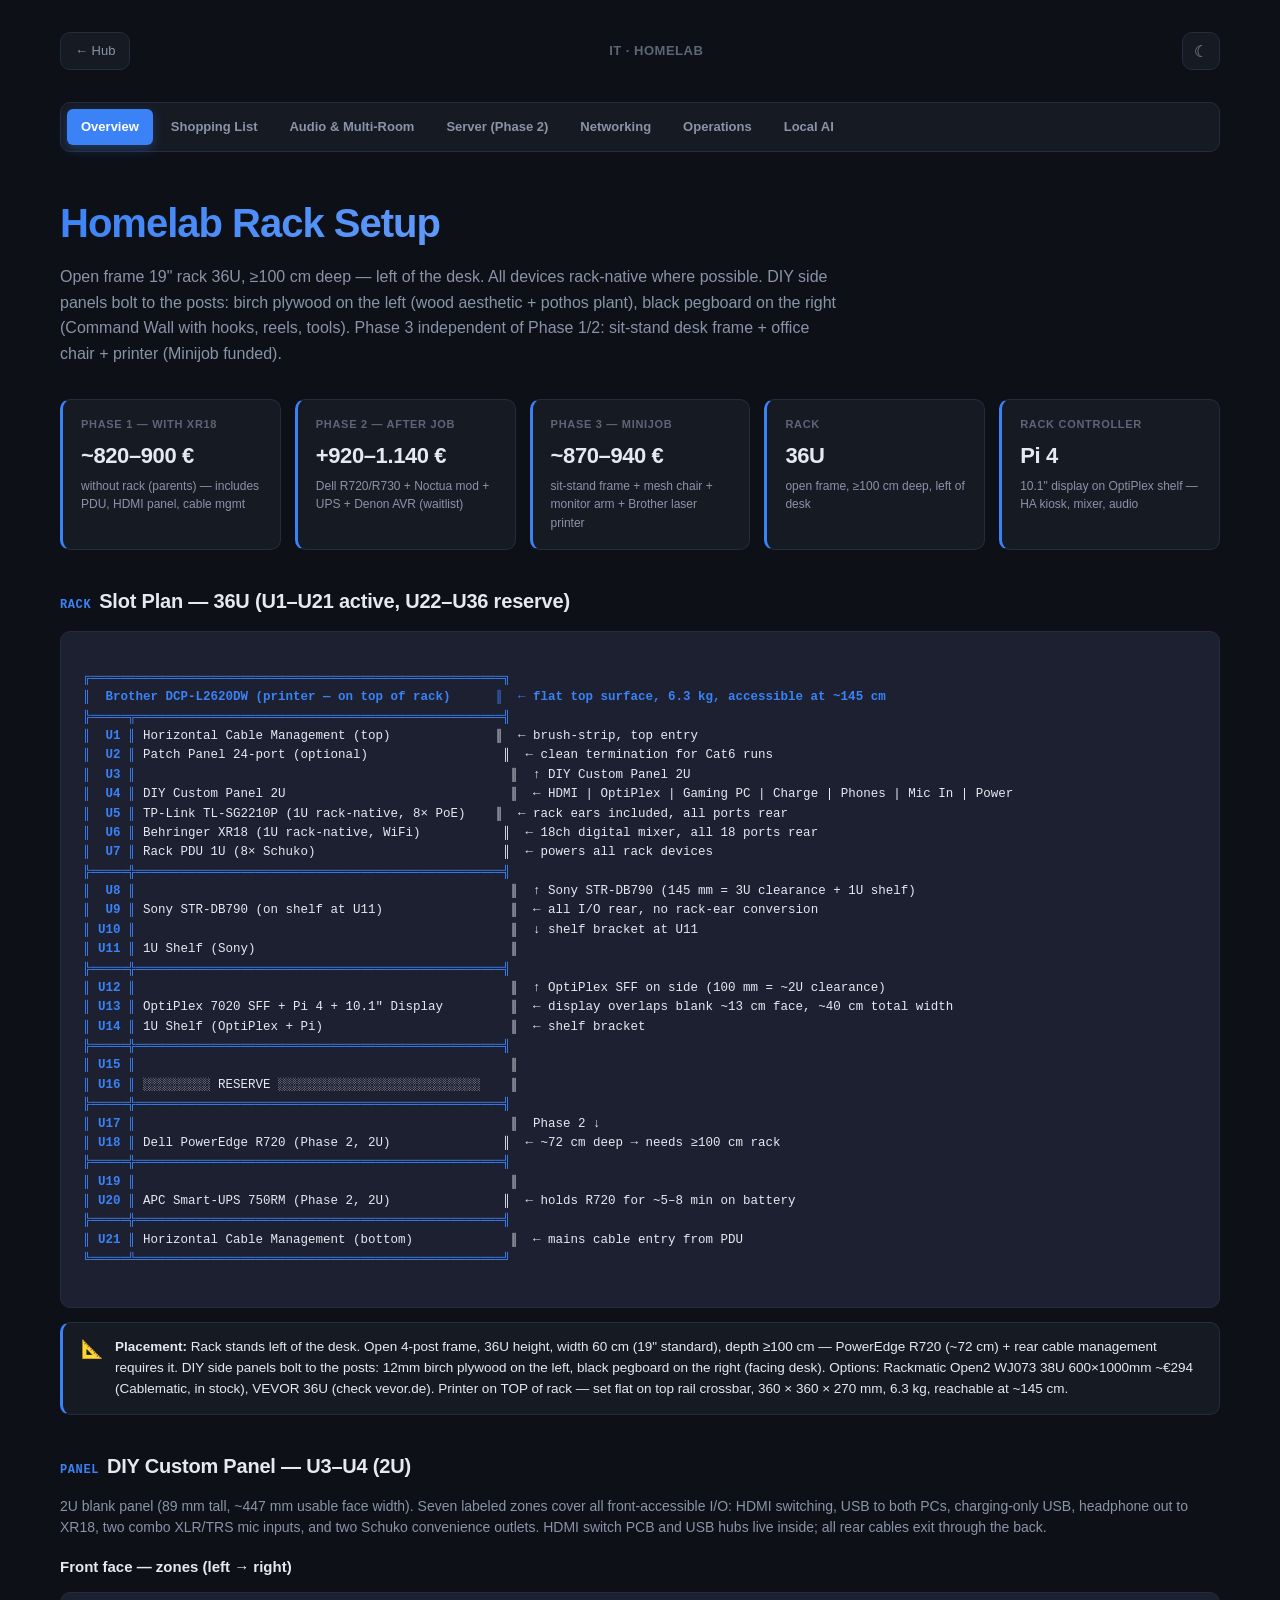
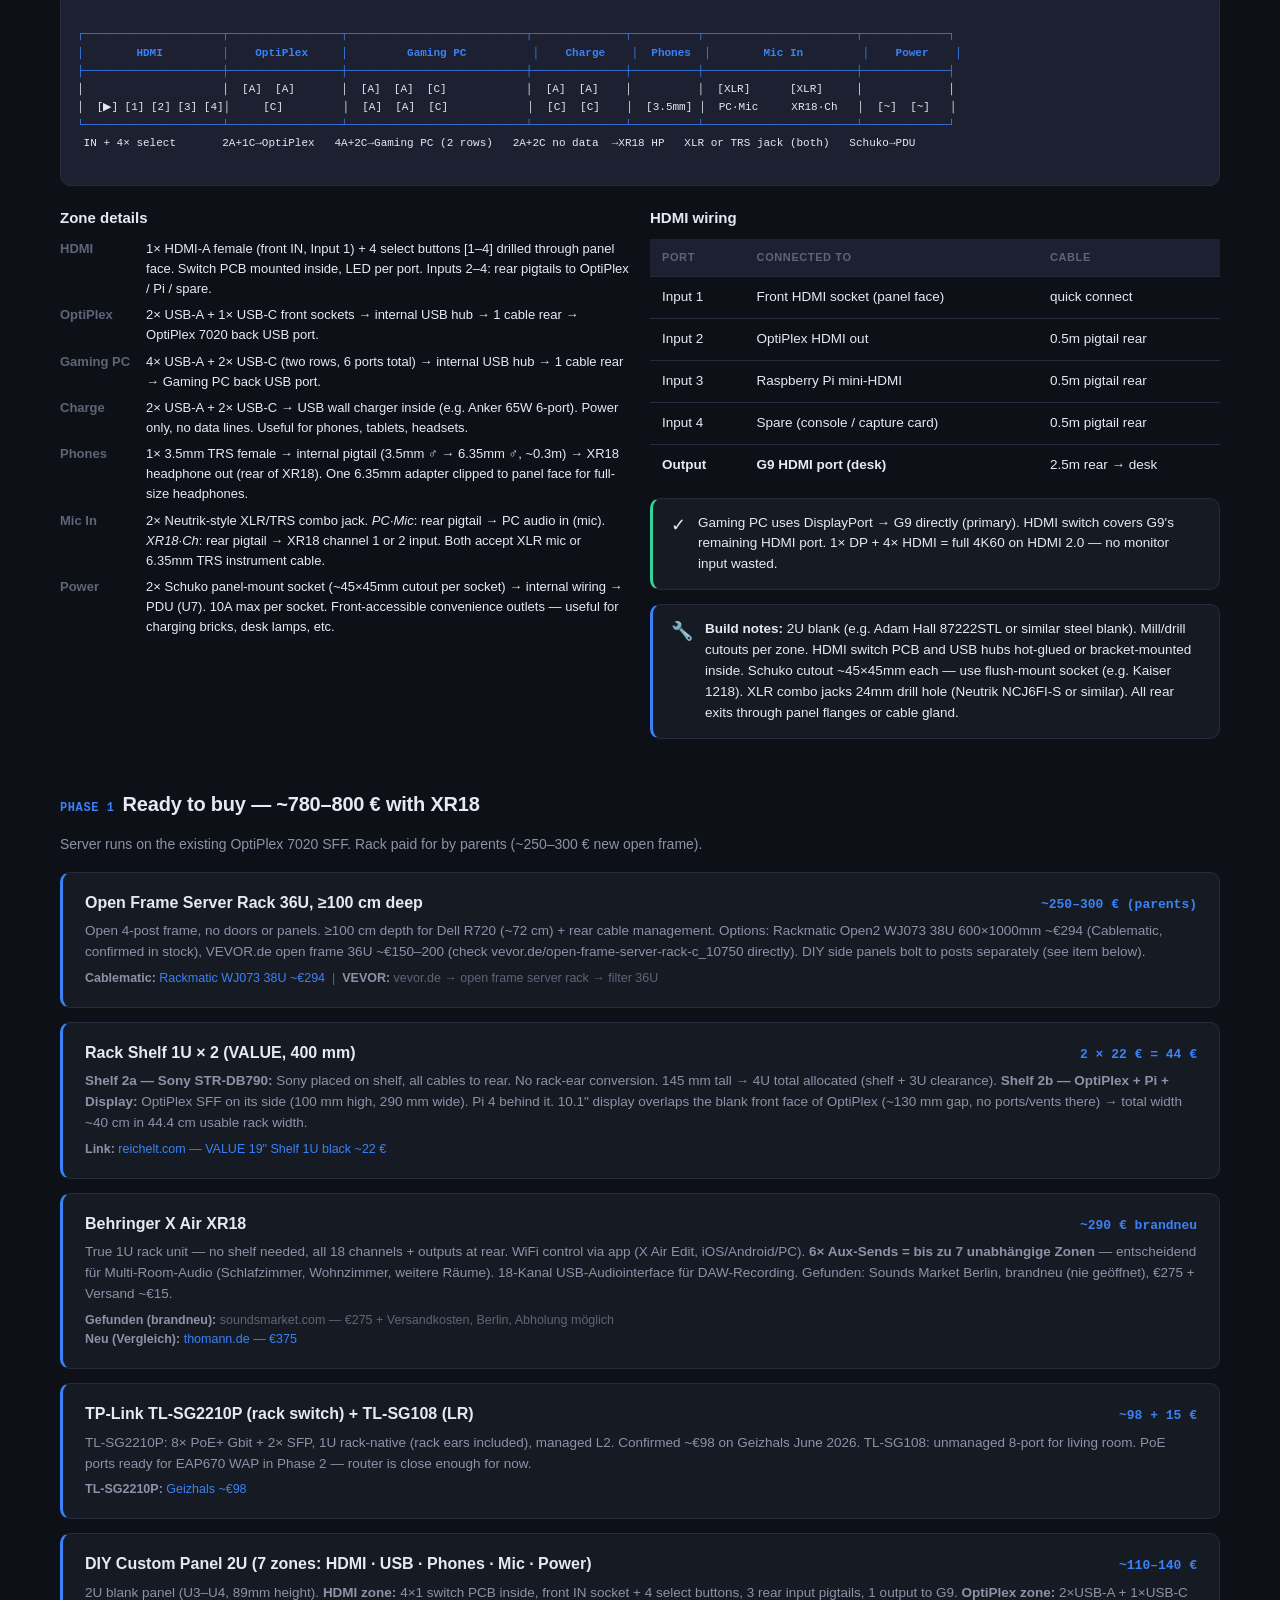
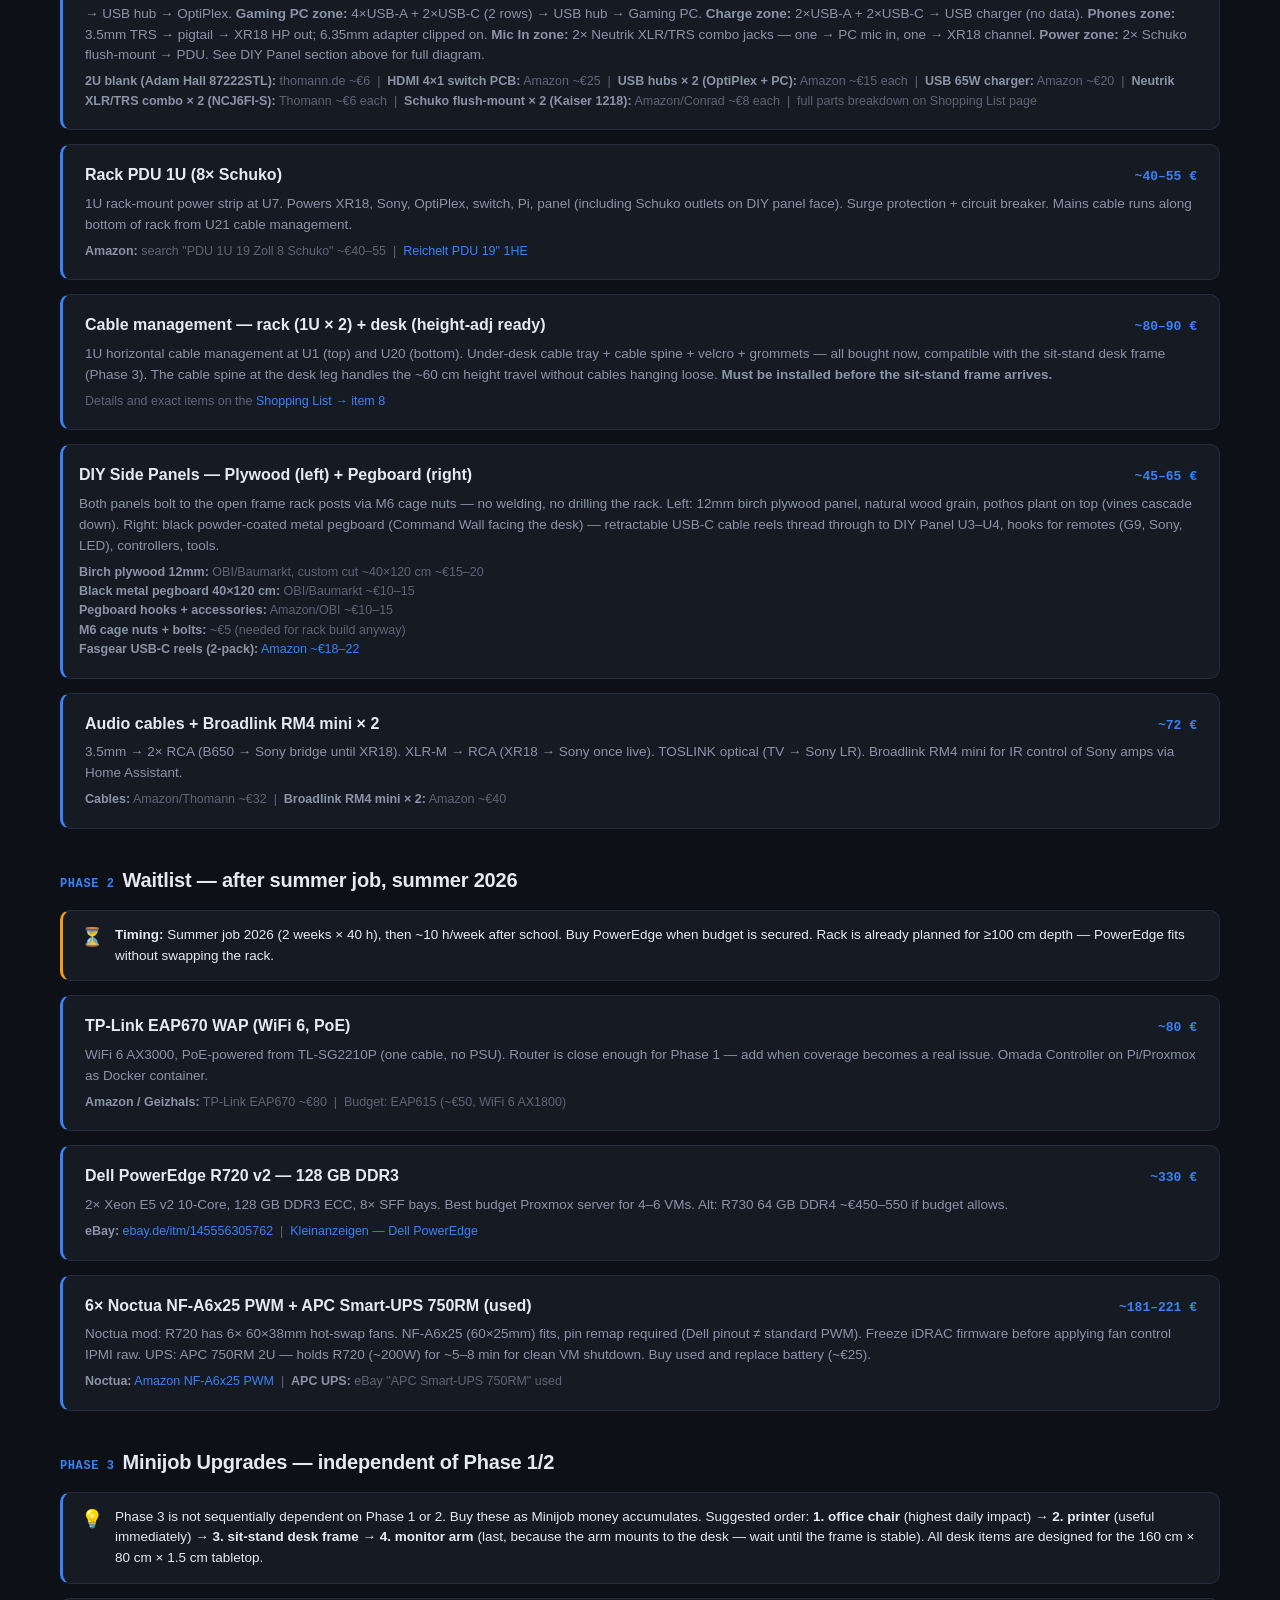
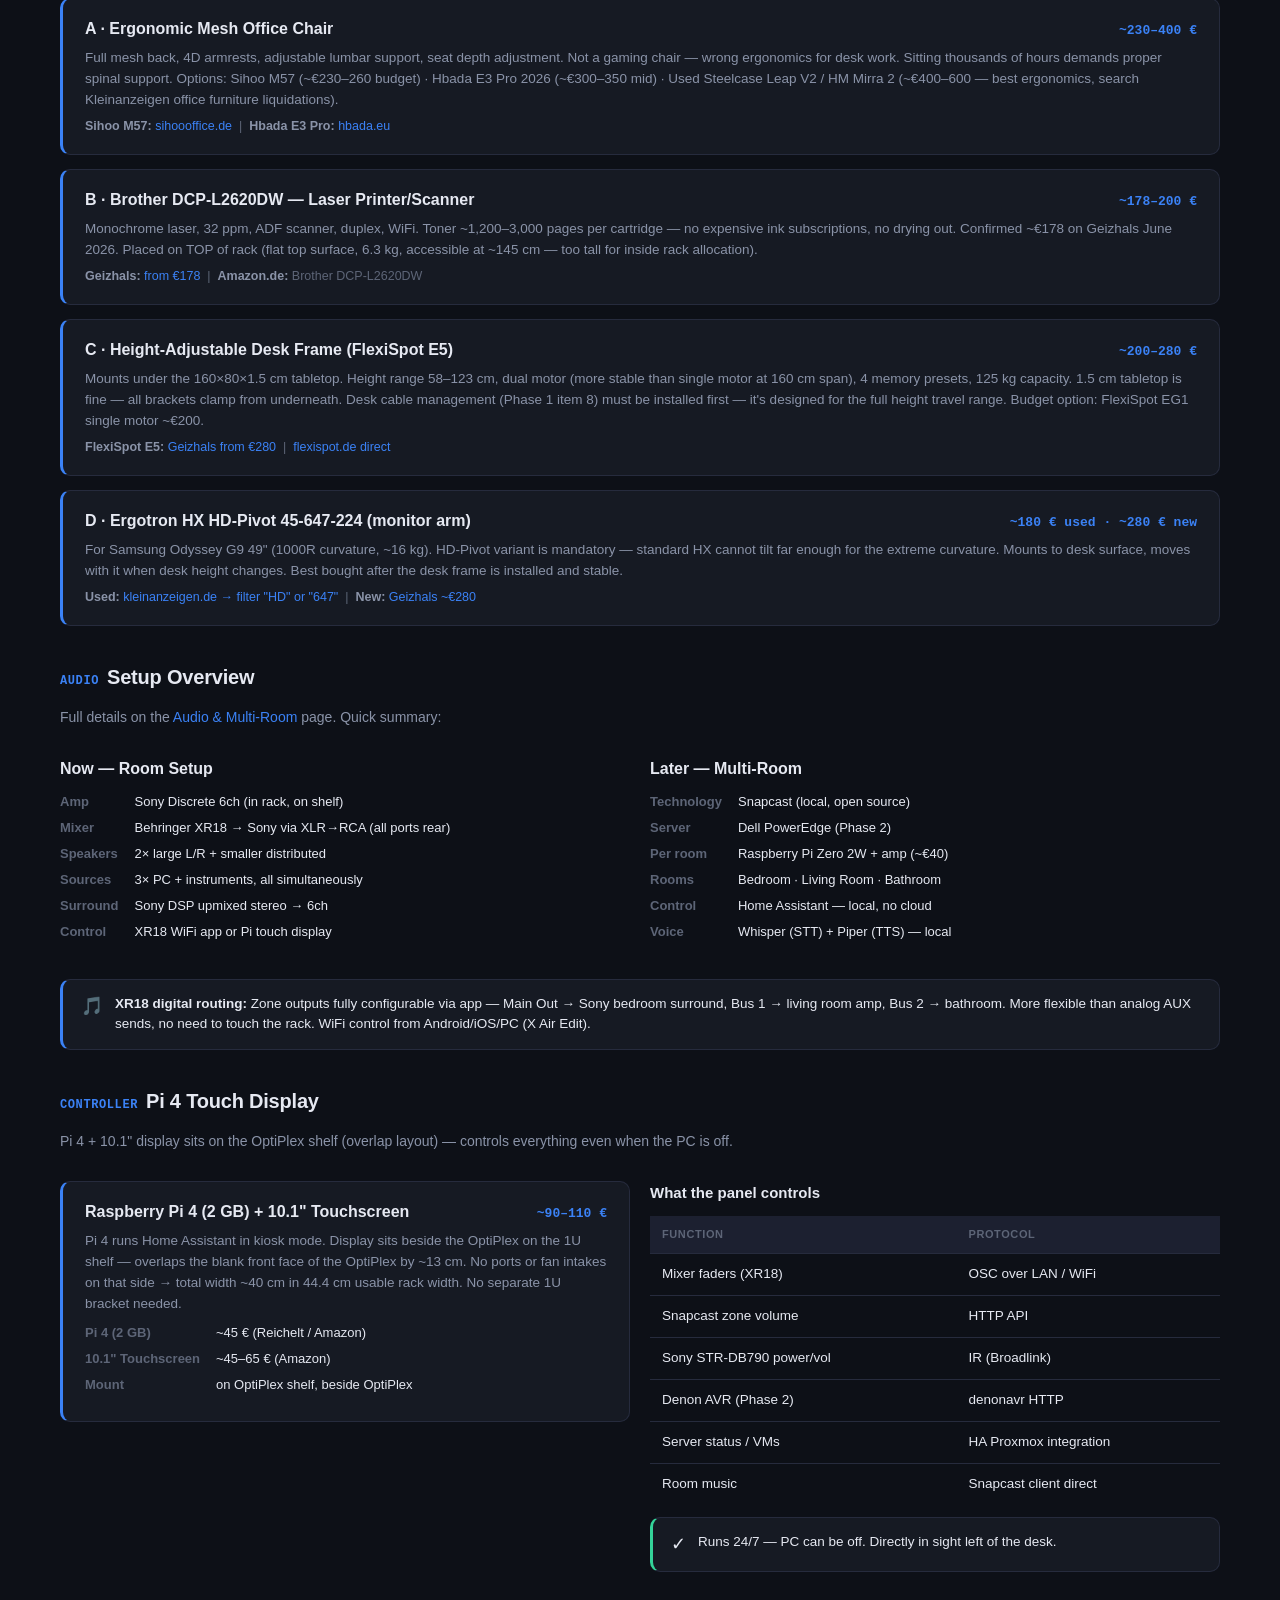
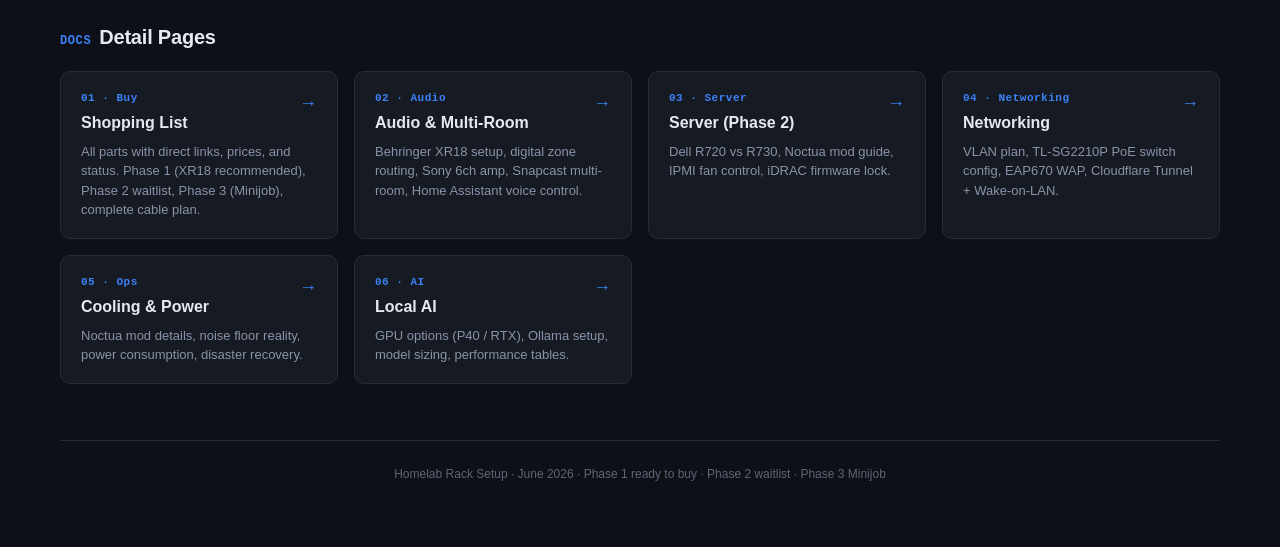
==== commit a86719ed: "Update XR18 to brandneu ~290€ (Sounds Market Berlin), drop X1204USB fallback Multi-room use case con" ====
--- a/index.html
+++ b/index.html
@@ -165,7 +165,7 @@
 
   <!-- ===== PHASE 1 ===== -->
   <section class="section">
-    <h2><span class="num">PHASE 1</span>Ready to buy — ~820–900 € with XR18</h2>
+    <h2><span class="num">PHASE 1</span>Ready to buy — ~780–800 € with XR18</h2>
     <p style="color:var(--text-muted); margin-bottom: 16px;">Server runs on the existing OptiPlex 7020 SFF. Rack paid for by parents (~250–300 € new open frame).</p>
 
     <div class="comp">
@@ -181,12 +181,11 @@
     </div>
 
     <div class="comp">
-      <h3>Behringer X Air XR18 <span class="price-tag">~300–380 € used · 375 € new</span></h3>
-      <div class="why">True 1U rack unit — no shelf needed, all 18 channels + outputs at rear. WiFi control via app (X Air Edit, iOS/Android/PC) — no need to touch the rack. Digital zone routing far more flexible than analog AUX sends. 18 channels cover all PCs + mics + instruments simultaneously. Stock status June 2026: out of stock at Thomann, back soon — set alert.</div>
+      <h3>Behringer X Air XR18 <span class="price-tag">~290 € brandneu</span></h3>
+      <div class="why">True 1U rack unit — no shelf needed, all 18 channels + outputs at rear. WiFi control via app (X Air Edit, iOS/Android/PC). <strong>6× Aux-Sends = bis zu 7 unabhängige Zonen</strong> — entscheidend für Multi-Room-Audio (Schlafzimmer, Wohnzimmer, weitere Räume). 18-Kanal USB-Audiointerface für DAW-Recording. Gefunden: Sounds Market Berlin, brandneu (nie geöffnet), €275 + Versand ~€15.</div>
       <div class="alt">
-        <strong>Used:</strong> <a href="https://www.kleinanzeigen.de/s-behringer-x-air-xr18/k0" target="_blank">kleinanzeigen.de — Behringer XR18</a><br>
-        <strong>New (€375, delivery wait):</strong> <a href="https://www.thomann.de/de/behringer_x_air_xr18.htm" target="_blank">thomann.de — Behringer X Air XR18</a><br>
-        <strong>Fallback:</strong> XENYX X1204USB used ~€80–110 + 1U Shelf €22 = ~€100–130 total
+        <strong>Gefunden (brandneu):</strong> soundsmarket.com — €275 + Versandkosten, Berlin, Abholung möglich<br>
+        <strong>Neu (Vergleich):</strong> <a href="https://www.thomann.de/de/behringer_x_air_xr18.htm" target="_blank">thomann.de — €375</a>
       </div>
     </div>
 
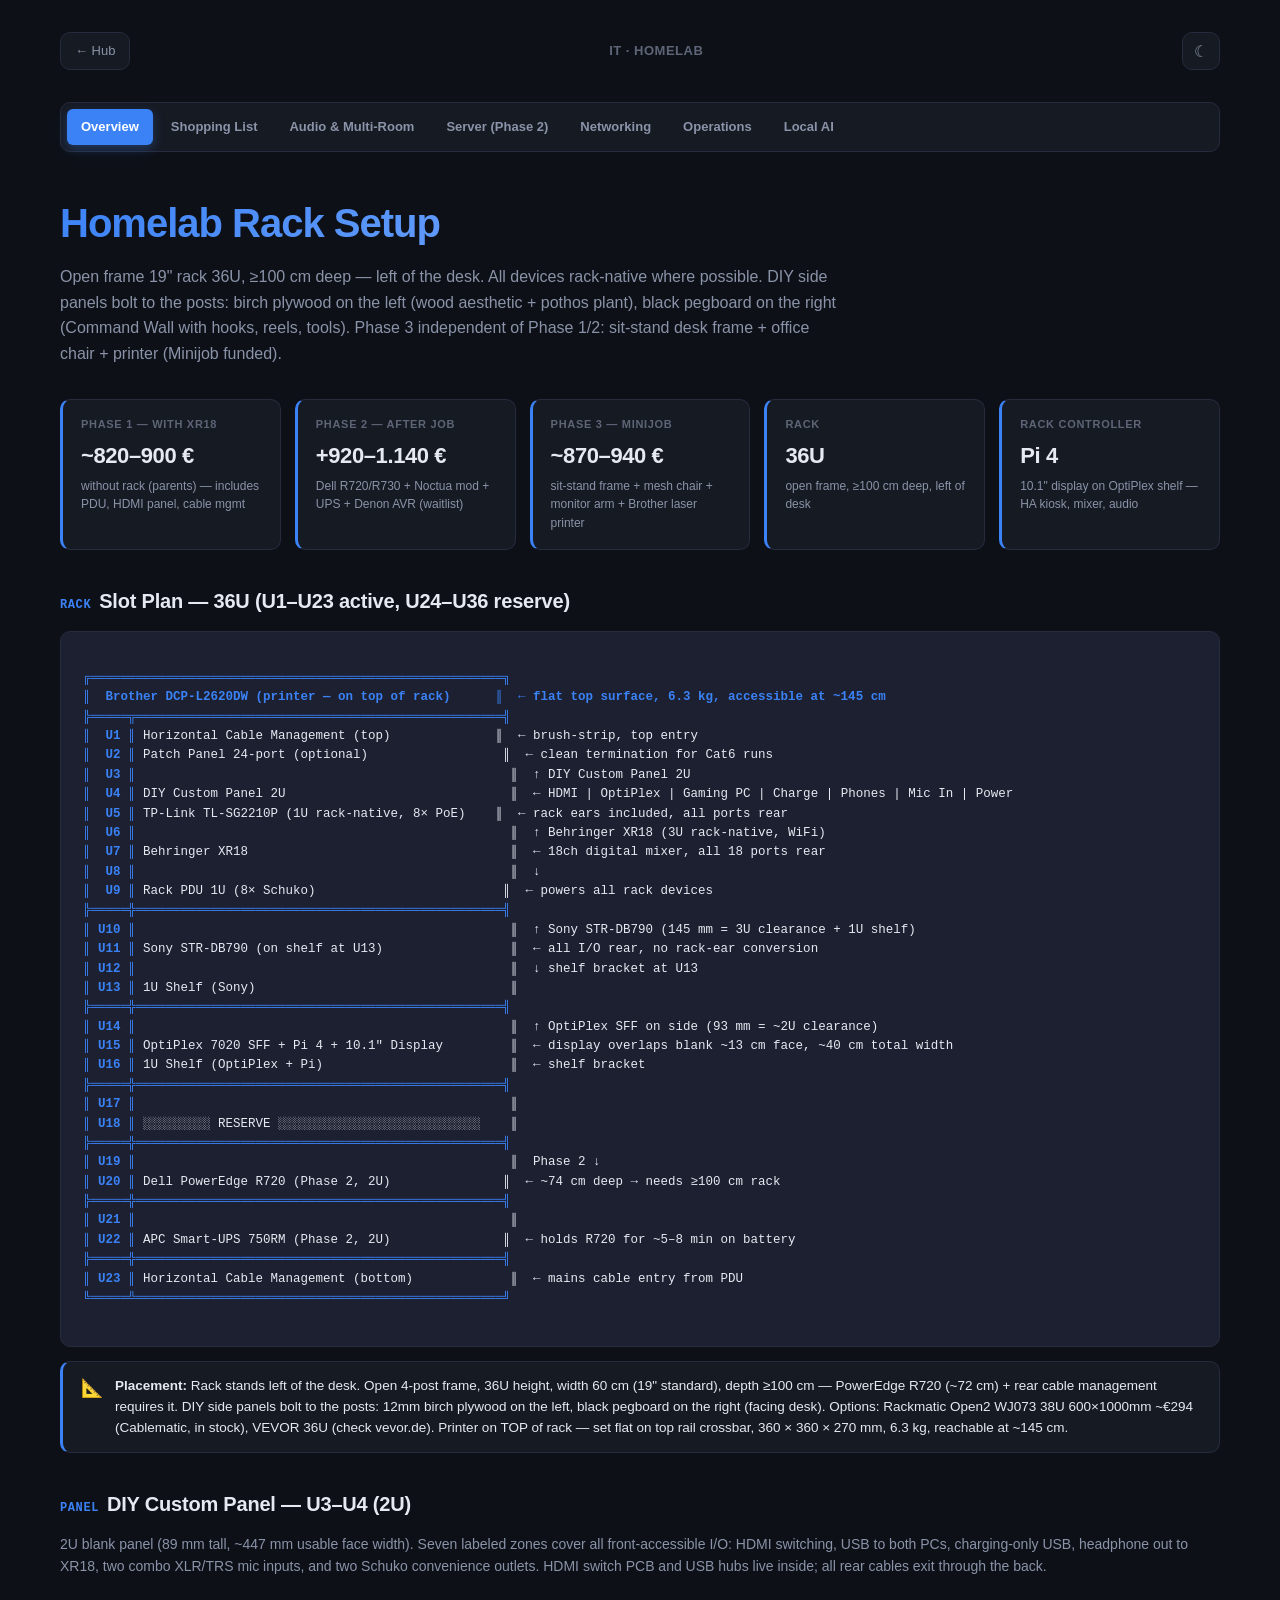
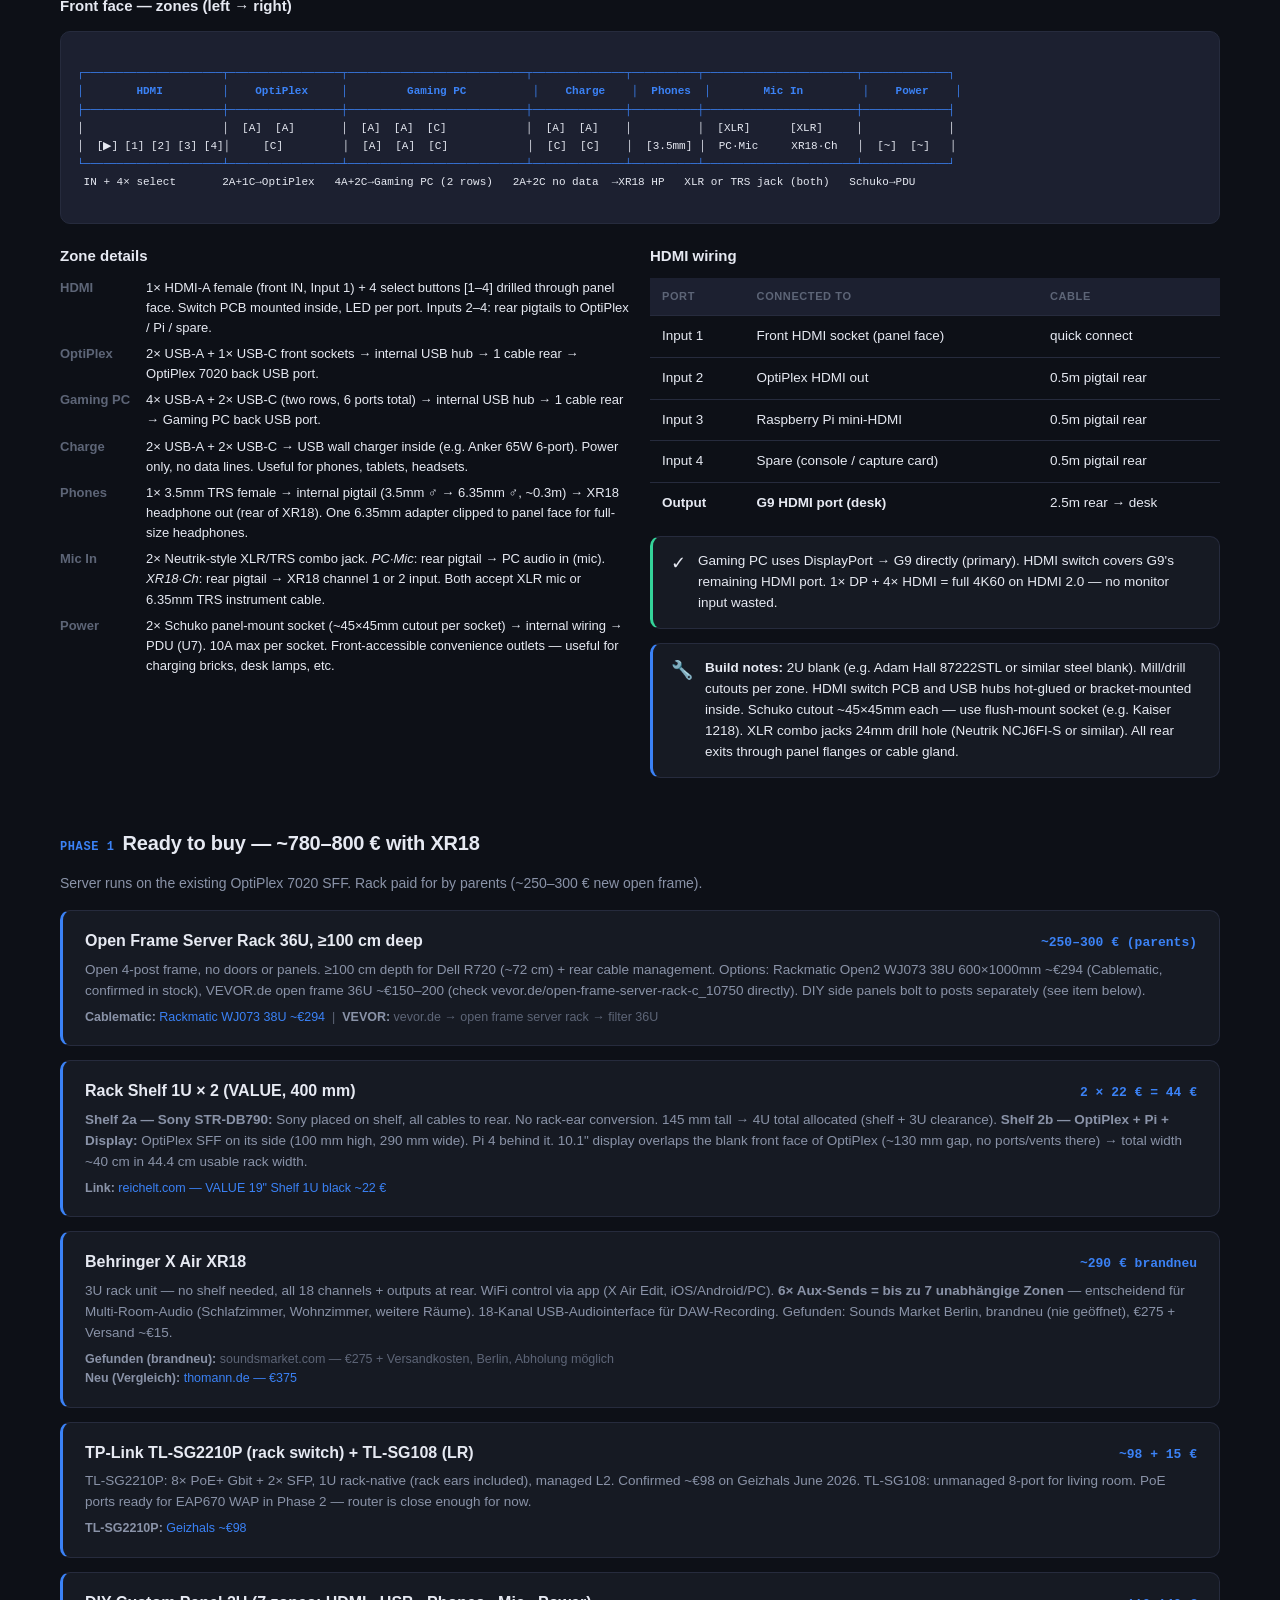
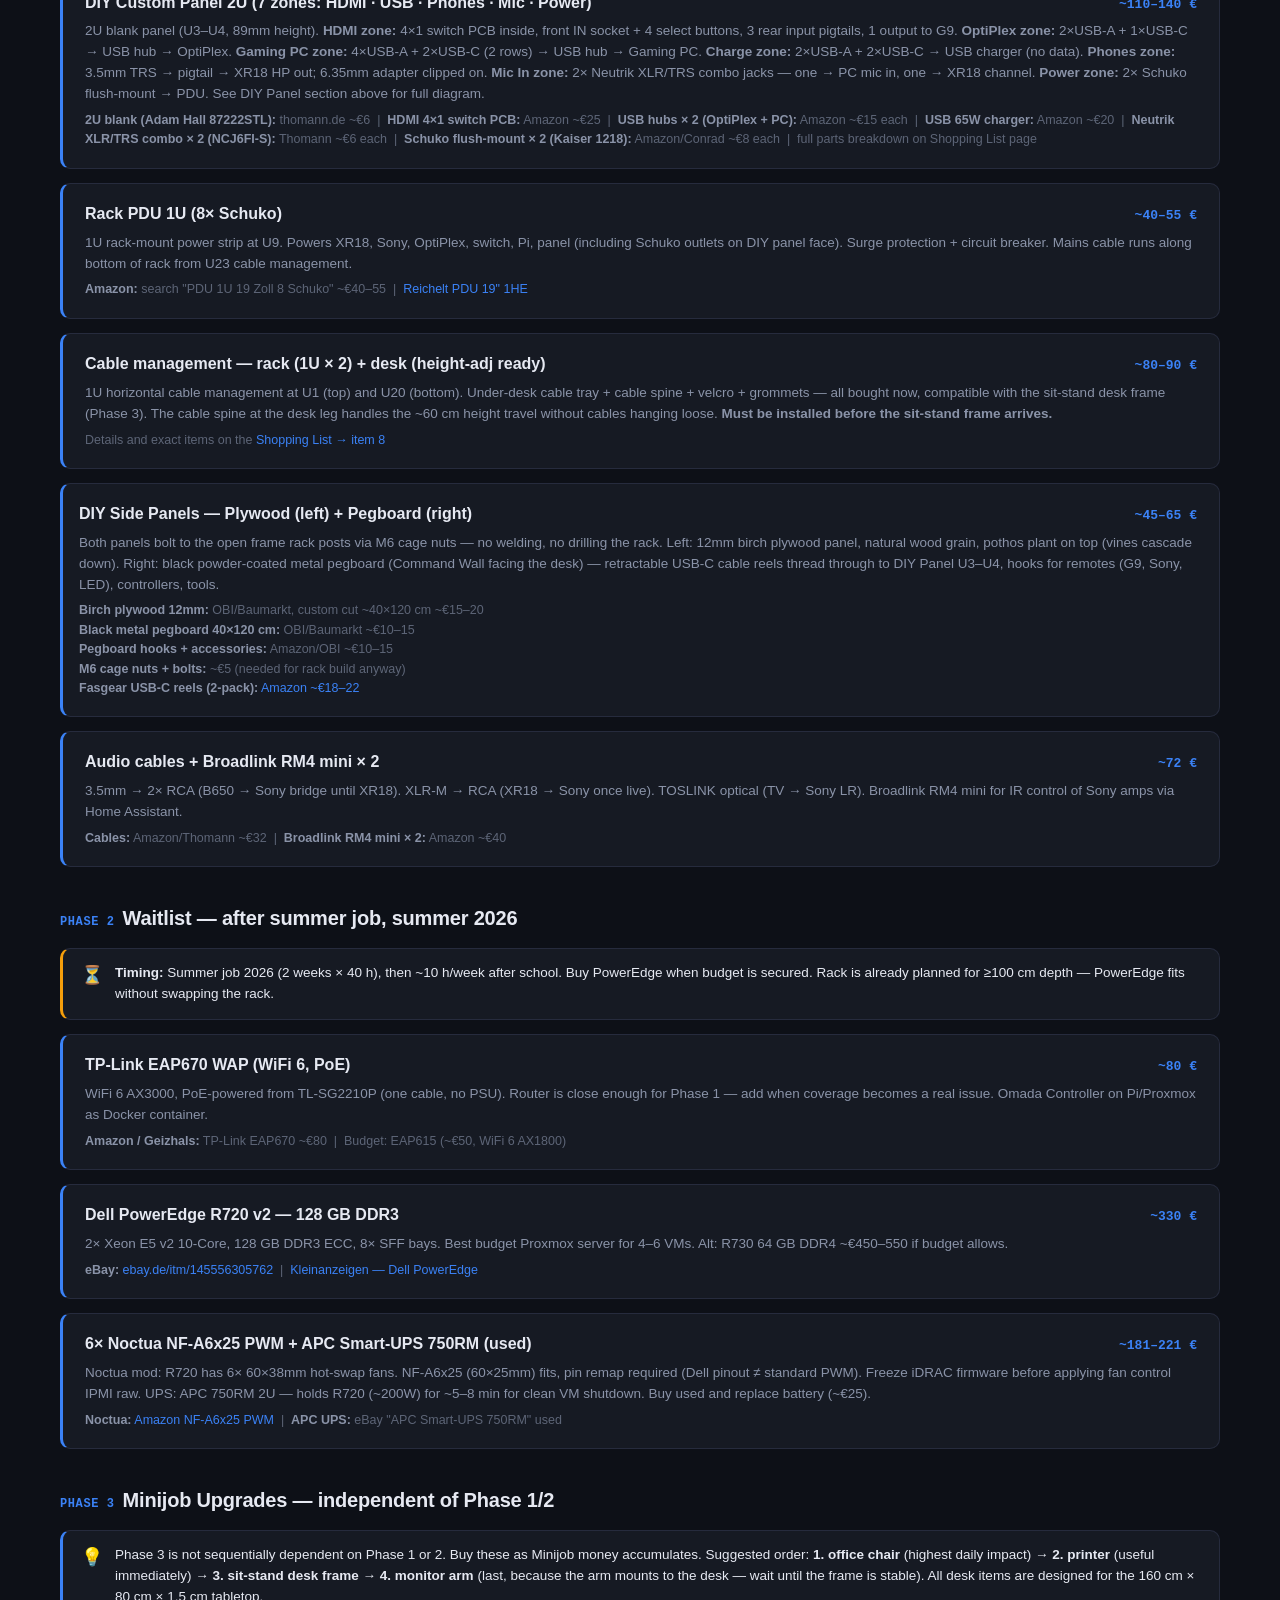
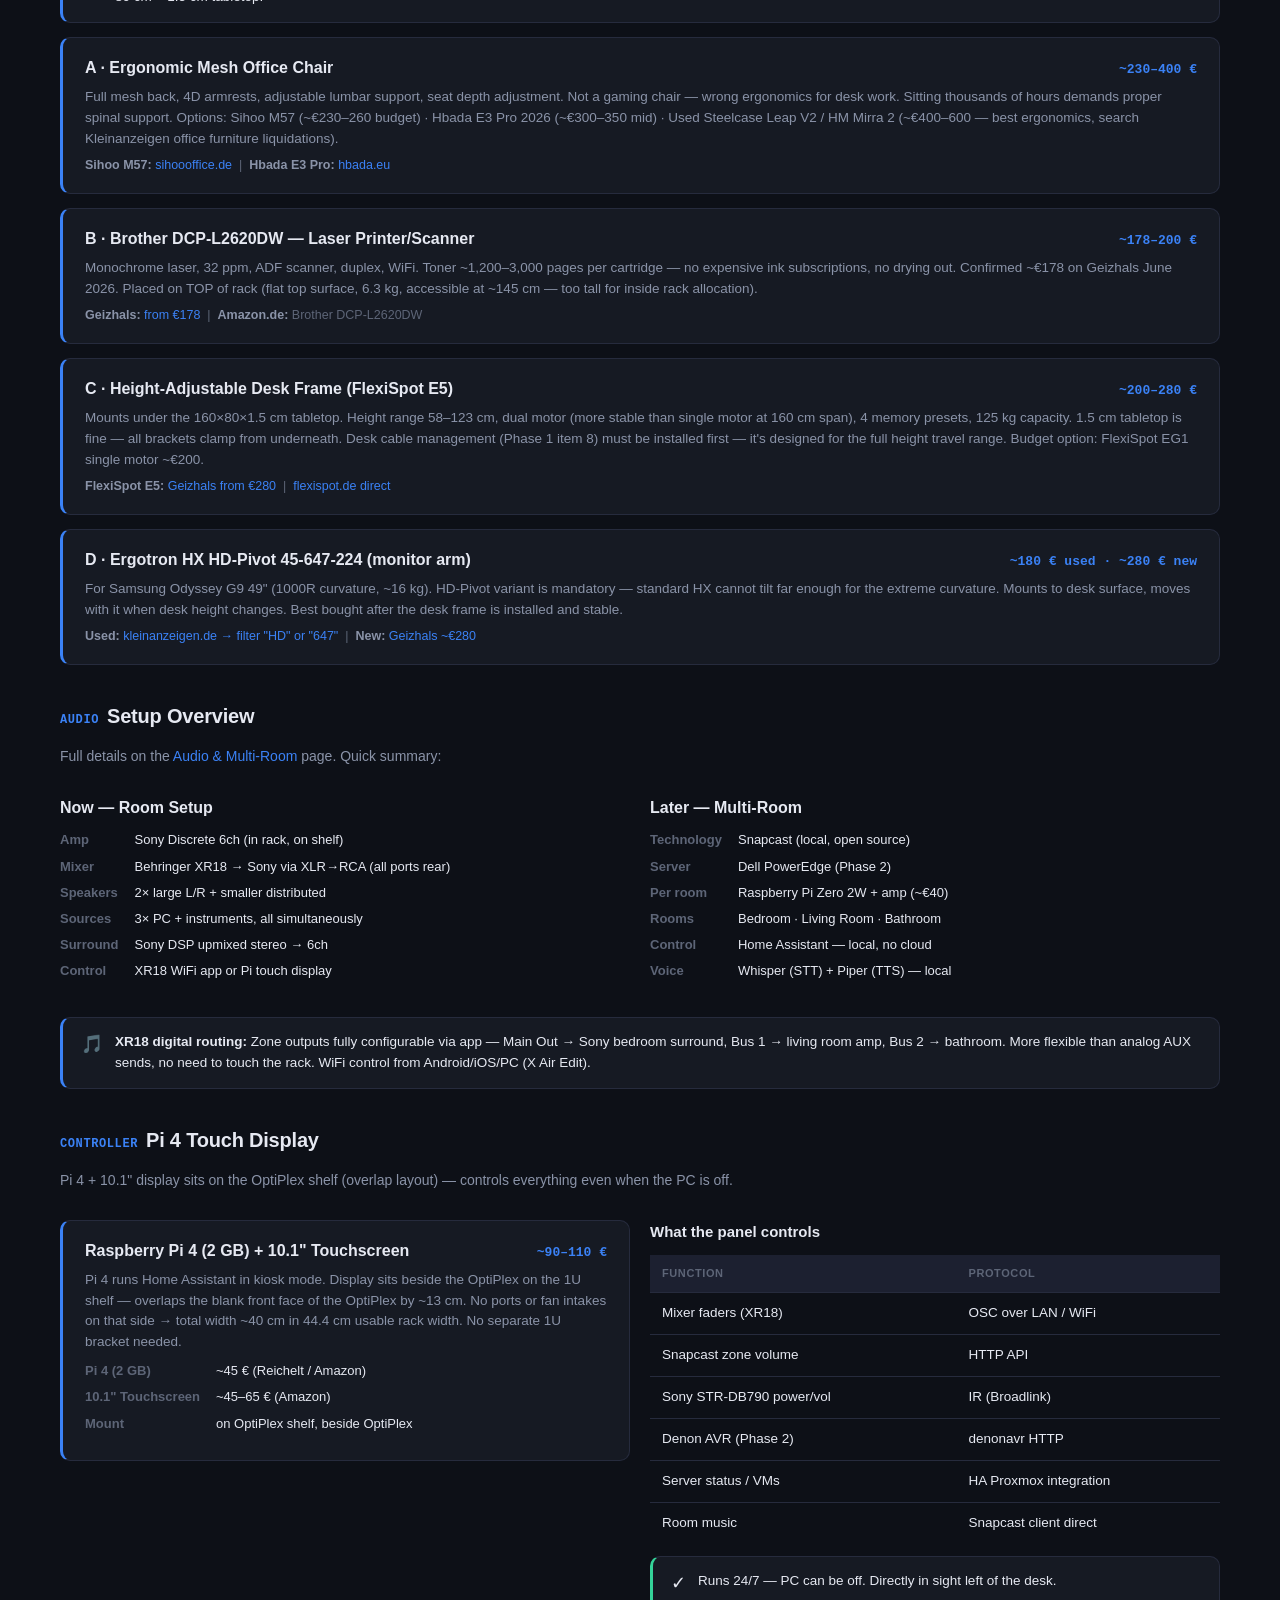
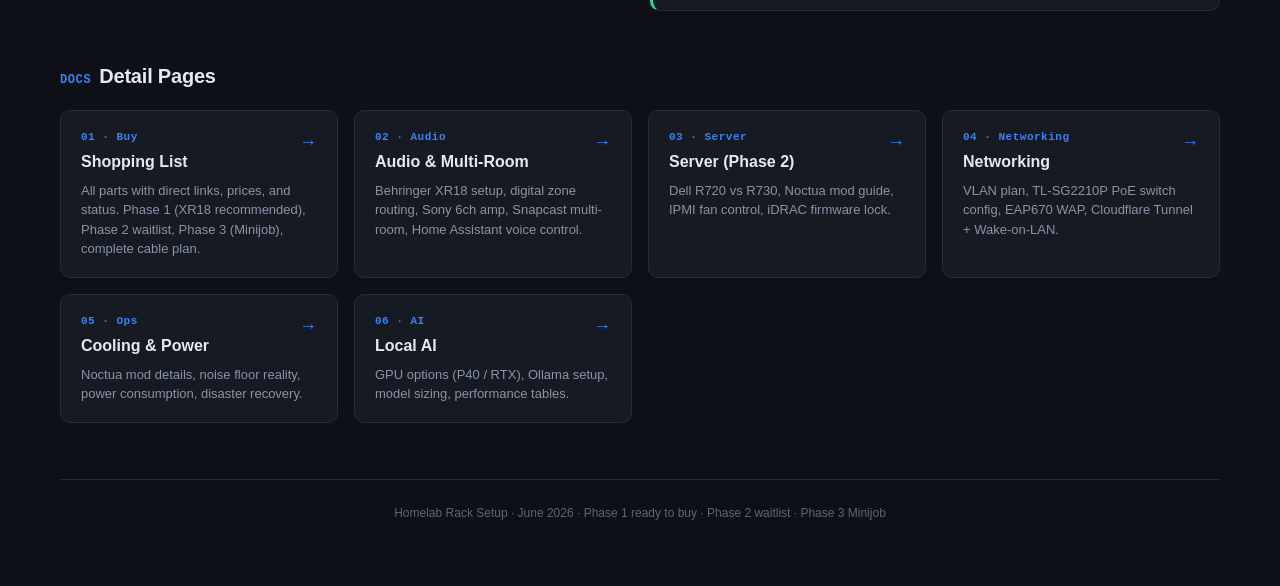
==== commit 35550cf2: "fix: correct XR18 to 3U, shift slot plan U6-U23, fix R720 depth to 74cm XR18 is 132mm tall = 3U (not" ====
--- a/index.html
+++ b/index.html
@@ -70,7 +70,7 @@
 
   <!-- ===== RACK LAYOUT ===== -->
   <section class="section">
-    <h2><span class="num">RACK</span>Slot Plan — 36U (U1–U21 active, U22–U36 reserve)</h2>
+    <h2><span class="num">RACK</span>Slot Plan — 36U (U1–U23 active, U24–U36 reserve)</h2>
     <div class="diagram">
 <span class="hi">╔═══════════════════════════════════════════════════════╗</span>
 <span class="hi">║  Brother DCP-L2620DW (printer — on top of rack)      ║  ← flat top surface, 6.3 kg, accessible at ~145 cm</span>
@@ -80,28 +80,30 @@
 <span class="hi">║  U3 ║</span>                                                  ║  ↑ DIY Custom Panel 2U
 <span class="hi">║  U4 ║</span> DIY Custom Panel 2U                              ║  ← HDMI | OptiPlex | Gaming PC | Charge | Phones | Mic In | Power
 <span class="hi">║  U5 ║</span> TP-Link TL-SG2210P (1U rack-native, 8× PoE)    ║  ← rack ears included, all ports rear
-<span class="hi">║  U6 ║</span> Behringer XR18 (1U rack-native, WiFi)           ║  ← 18ch digital mixer, all 18 ports rear
-<span class="hi">║  U7 ║</span> Rack PDU 1U (8× Schuko)                         ║  ← powers all rack devices
-<span class="hi">╠═════╬═════════════════════════════════════════════════╣</span>
-<span class="hi">║  U8 ║</span>                                                  ║  ↑ Sony STR-DB790 (145 mm = 3U clearance + 1U shelf)
-<span class="hi">║  U9 ║</span> Sony STR-DB790 (on shelf at U11)                 ║  ← all I/O rear, no rack-ear conversion
-<span class="hi">║ U10 ║</span>                                                  ║  ↓ shelf bracket at U11
-<span class="hi">║ U11 ║</span> 1U Shelf (Sony)                                  ║
-<span class="hi">╠═════╬═════════════════════════════════════════════════╣</span>
-<span class="hi">║ U12 ║</span>                                                  ║  ↑ OptiPlex SFF on side (100 mm = ~2U clearance)
-<span class="hi">║ U13 ║</span> OptiPlex 7020 SFF + Pi 4 + 10.1" Display         ║  ← display overlaps blank ~13 cm face, ~40 cm total width
-<span class="hi">║ U14 ║</span> 1U Shelf (OptiPlex + Pi)                         ║  ← shelf bracket
-<span class="hi">╠═════╬═════════════════════════════════════════════════╣</span>
-<span class="hi">║ U15 ║</span>                                                  ║
-<span class="hi">║ U16 ║</span> ░░░░░░░░░ RESERVE ░░░░░░░░░░░░░░░░░░░░░░░░░░░    ║
-<span class="hi">╠═════╬═════════════════════════════════════════════════╣</span>
-<span class="hi">║ U17 ║</span>                                                  ║  Phase 2 ↓
-<span class="hi">║ U18 ║</span> Dell PowerEdge R720 (Phase 2, 2U)               ║  ← ~72 cm deep → needs ≥100 cm rack
-<span class="hi">╠═════╬═════════════════════════════════════════════════╣</span>
-<span class="hi">║ U19 ║</span>                                                  ║
-<span class="hi">║ U20 ║</span> APC Smart-UPS 750RM (Phase 2, 2U)               ║  ← holds R720 for ~5–8 min on battery
-<span class="hi">╠═════╬═════════════════════════════════════════════════╣</span>
-<span class="hi">║ U21 ║</span> Horizontal Cable Management (bottom)             ║  ← mains cable entry from PDU
+<span class="hi">║  U6 ║</span>                                                  ║  ↑ Behringer XR18 (3U rack-native, WiFi)
+<span class="hi">║  U7 ║</span> Behringer XR18                                   ║  ← 18ch digital mixer, all 18 ports rear
+<span class="hi">║  U8 ║</span>                                                  ║  ↓
+<span class="hi">║  U9 ║</span> Rack PDU 1U (8× Schuko)                         ║  ← powers all rack devices
+<span class="hi">╠═════╬═════════════════════════════════════════════════╣</span>
+<span class="hi">║ U10 ║</span>                                                  ║  ↑ Sony STR-DB790 (145 mm = 3U clearance + 1U shelf)
+<span class="hi">║ U11 ║</span> Sony STR-DB790 (on shelf at U13)                 ║  ← all I/O rear, no rack-ear conversion
+<span class="hi">║ U12 ║</span>                                                  ║  ↓ shelf bracket at U13
+<span class="hi">║ U13 ║</span> 1U Shelf (Sony)                                  ║
+<span class="hi">╠═════╬═════════════════════════════════════════════════╣</span>
+<span class="hi">║ U14 ║</span>                                                  ║  ↑ OptiPlex SFF on side (93 mm = ~2U clearance)
+<span class="hi">║ U15 ║</span> OptiPlex 7020 SFF + Pi 4 + 10.1" Display         ║  ← display overlaps blank ~13 cm face, ~40 cm total width
+<span class="hi">║ U16 ║</span> 1U Shelf (OptiPlex + Pi)                         ║  ← shelf bracket
+<span class="hi">╠═════╬═════════════════════════════════════════════════╣</span>
+<span class="hi">║ U17 ║</span>                                                  ║
+<span class="hi">║ U18 ║</span> ░░░░░░░░░ RESERVE ░░░░░░░░░░░░░░░░░░░░░░░░░░░    ║
+<span class="hi">╠═════╬═════════════════════════════════════════════════╣</span>
+<span class="hi">║ U19 ║</span>                                                  ║  Phase 2 ↓
+<span class="hi">║ U20 ║</span> Dell PowerEdge R720 (Phase 2, 2U)               ║  ← ~74 cm deep → needs ≥100 cm rack
+<span class="hi">╠═════╬═════════════════════════════════════════════════╣</span>
+<span class="hi">║ U21 ║</span>                                                  ║
+<span class="hi">║ U22 ║</span> APC Smart-UPS 750RM (Phase 2, 2U)               ║  ← holds R720 for ~5–8 min on battery
+<span class="hi">╠═════╬═════════════════════════════════════════════════╣</span>
+<span class="hi">║ U23 ║</span> Horizontal Cable Management (bottom)             ║  ← mains cable entry from PDU
 <span class="hi">╚═════╩═════════════════════════════════════════════════╝</span>
     </div>
     <div class="callout info">
@@ -171,7 +173,7 @@
     <div class="comp">
       <h3>Open Frame Server Rack 36U, ≥100 cm deep <span class="price-tag">~250–300 € (parents)</span></h3>
       <div class="why">Open 4-post frame, no doors or panels. ≥100 cm depth for Dell R720 (~72 cm) + rear cable management. Options: Rackmatic Open2 WJ073 38U 600×1000mm ~€294 (Cablematic, confirmed in stock), VEVOR.de open frame 36U ~€150–200 (check vevor.de/open-frame-server-rack-c_10750 directly). DIY side panels bolt to posts separately (see item below).</div>
-      <div class="alt"><strong>Cablematic:</strong> <a href="https://cablematic.com/es/producto/armario-rack-abierto-de-4-postes-mobil-1000-mm-38u-600x1000-open2-mobiRack-WJ073/" target="_blank">Rackmatic WJ073 38U ~€294</a> &nbsp;|&nbsp; <strong>VEVOR:</strong> vevor.de → open frame server rack → filter 36U</div>
+      <div class="alt"><strong>Cablematic:</strong> <a href="https://cablematic.com/en/products/rack-cabinet-19-open-38u-600x1000x1820mm-white-open2-mobirack-by-rackmatic-WJ073/" target="_blank">Rackmatic WJ073 38U ~€294</a> &nbsp;|&nbsp; <strong>VEVOR:</strong> vevor.de → open frame server rack → filter 36U</div>
     </div>
 
     <div class="comp">
@@ -182,7 +184,7 @@
 
     <div class="comp">
       <h3>Behringer X Air XR18 <span class="price-tag">~290 € brandneu</span></h3>
-      <div class="why">True 1U rack unit — no shelf needed, all 18 channels + outputs at rear. WiFi control via app (X Air Edit, iOS/Android/PC). <strong>6× Aux-Sends = bis zu 7 unabhängige Zonen</strong> — entscheidend für Multi-Room-Audio (Schlafzimmer, Wohnzimmer, weitere Räume). 18-Kanal USB-Audiointerface für DAW-Recording. Gefunden: Sounds Market Berlin, brandneu (nie geöffnet), €275 + Versand ~€15.</div>
+      <div class="why">3U rack unit — no shelf needed, all 18 channels + outputs at rear. WiFi control via app (X Air Edit, iOS/Android/PC). <strong>6× Aux-Sends = bis zu 7 unabhängige Zonen</strong> — entscheidend für Multi-Room-Audio (Schlafzimmer, Wohnzimmer, weitere Räume). 18-Kanal USB-Audiointerface für DAW-Recording. Gefunden: Sounds Market Berlin, brandneu (nie geöffnet), €275 + Versand ~€15.</div>
       <div class="alt">
         <strong>Gefunden (brandneu):</strong> soundsmarket.com — €275 + Versandkosten, Berlin, Abholung möglich<br>
         <strong>Neu (Vergleich):</strong> <a href="https://www.thomann.de/de/behringer_x_air_xr18.htm" target="_blank">thomann.de — €375</a>
@@ -205,7 +207,7 @@
 
     <div class="comp">
       <h3>Rack PDU 1U (8× Schuko) <span class="price-tag">~40–55 €</span></h3>
-      <div class="why">1U rack-mount power strip at U7. Powers XR18, Sony, OptiPlex, switch, Pi, panel (including Schuko outlets on DIY panel face). Surge protection + circuit breaker. Mains cable runs along bottom of rack from U21 cable management.</div>
+      <div class="why">1U rack-mount power strip at U9. Powers XR18, Sony, OptiPlex, switch, Pi, panel (including Schuko outlets on DIY panel face). Surge protection + circuit breaker. Mains cable runs along bottom of rack from U23 cable management.</div>
       <div class="alt"><strong>Amazon:</strong> search "PDU 1U 19 Zoll 8 Schuko" ~€40–55 &nbsp;|&nbsp; <a href="https://www.reichelt.de/de/de/shop/search/?SEARCH=PDU+1U+19" target="_blank">Reichelt PDU 19" 1HE</a></div>
     </div>
 
